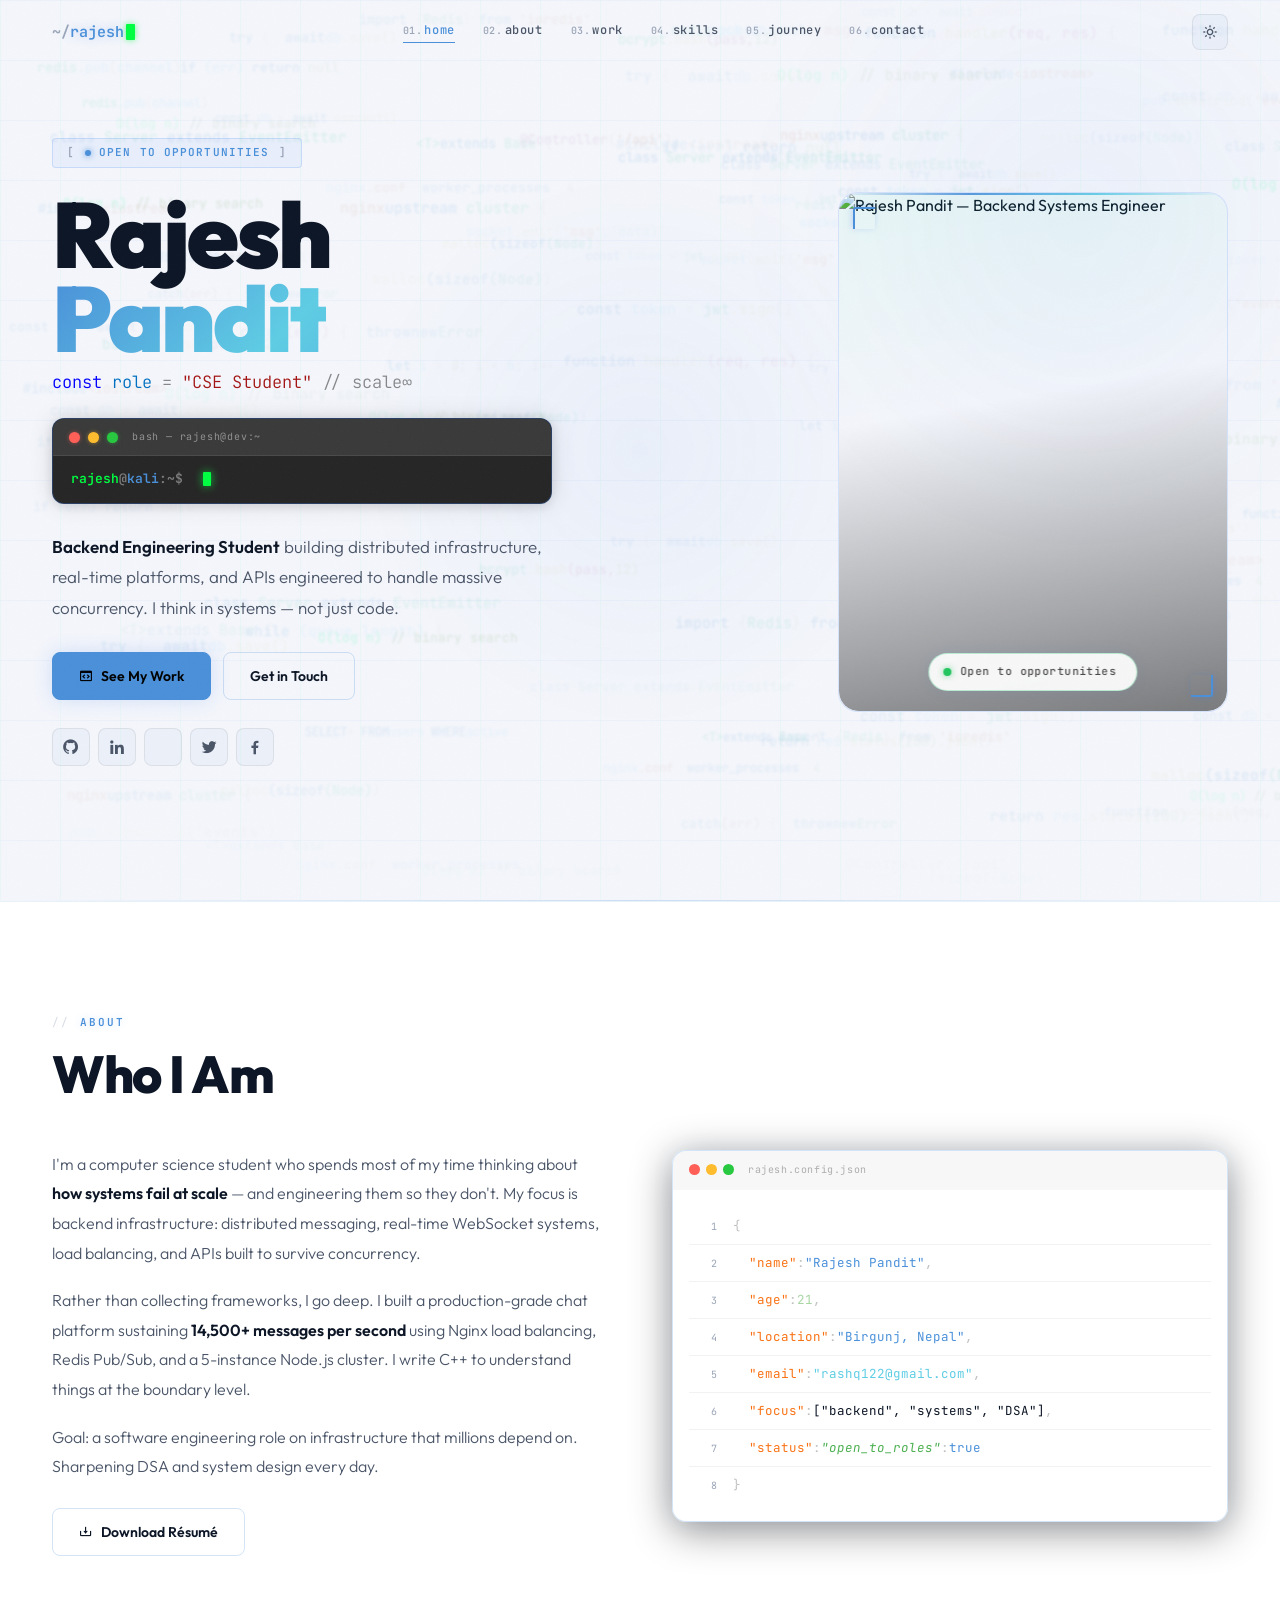
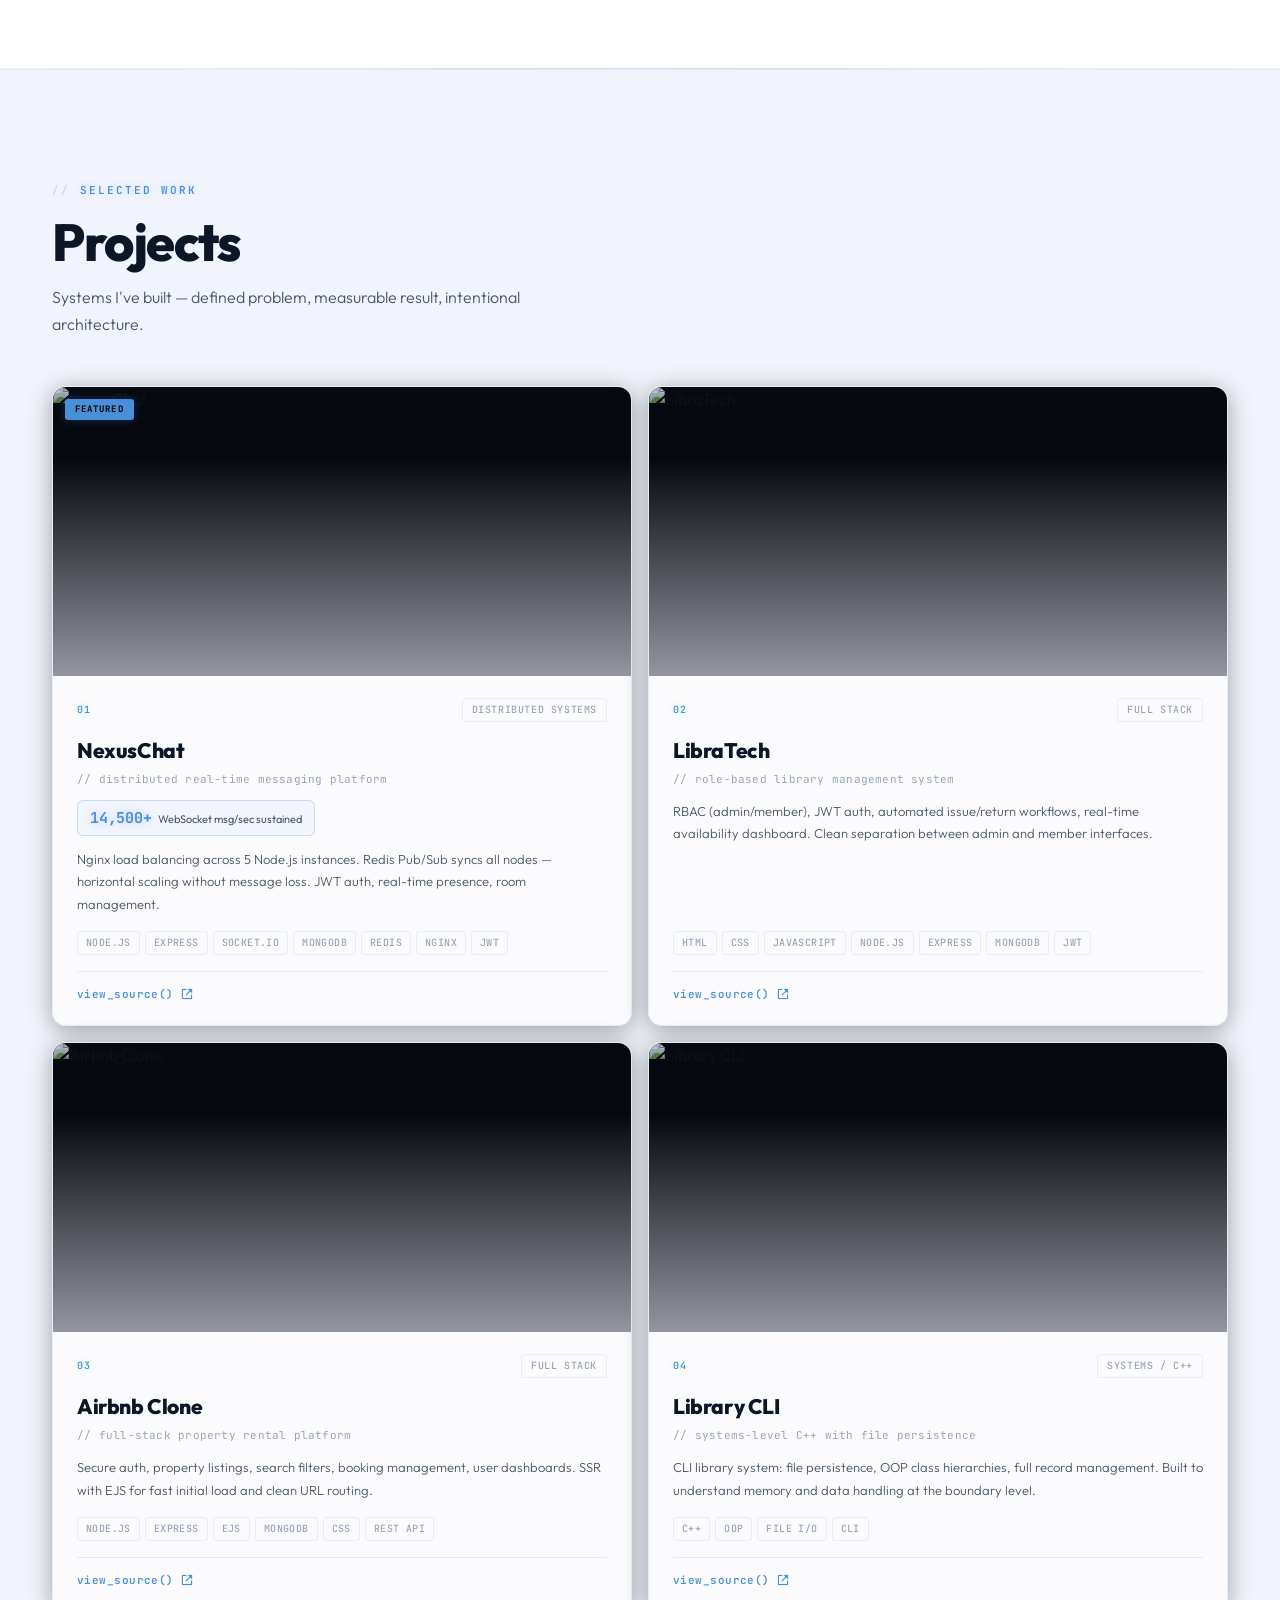
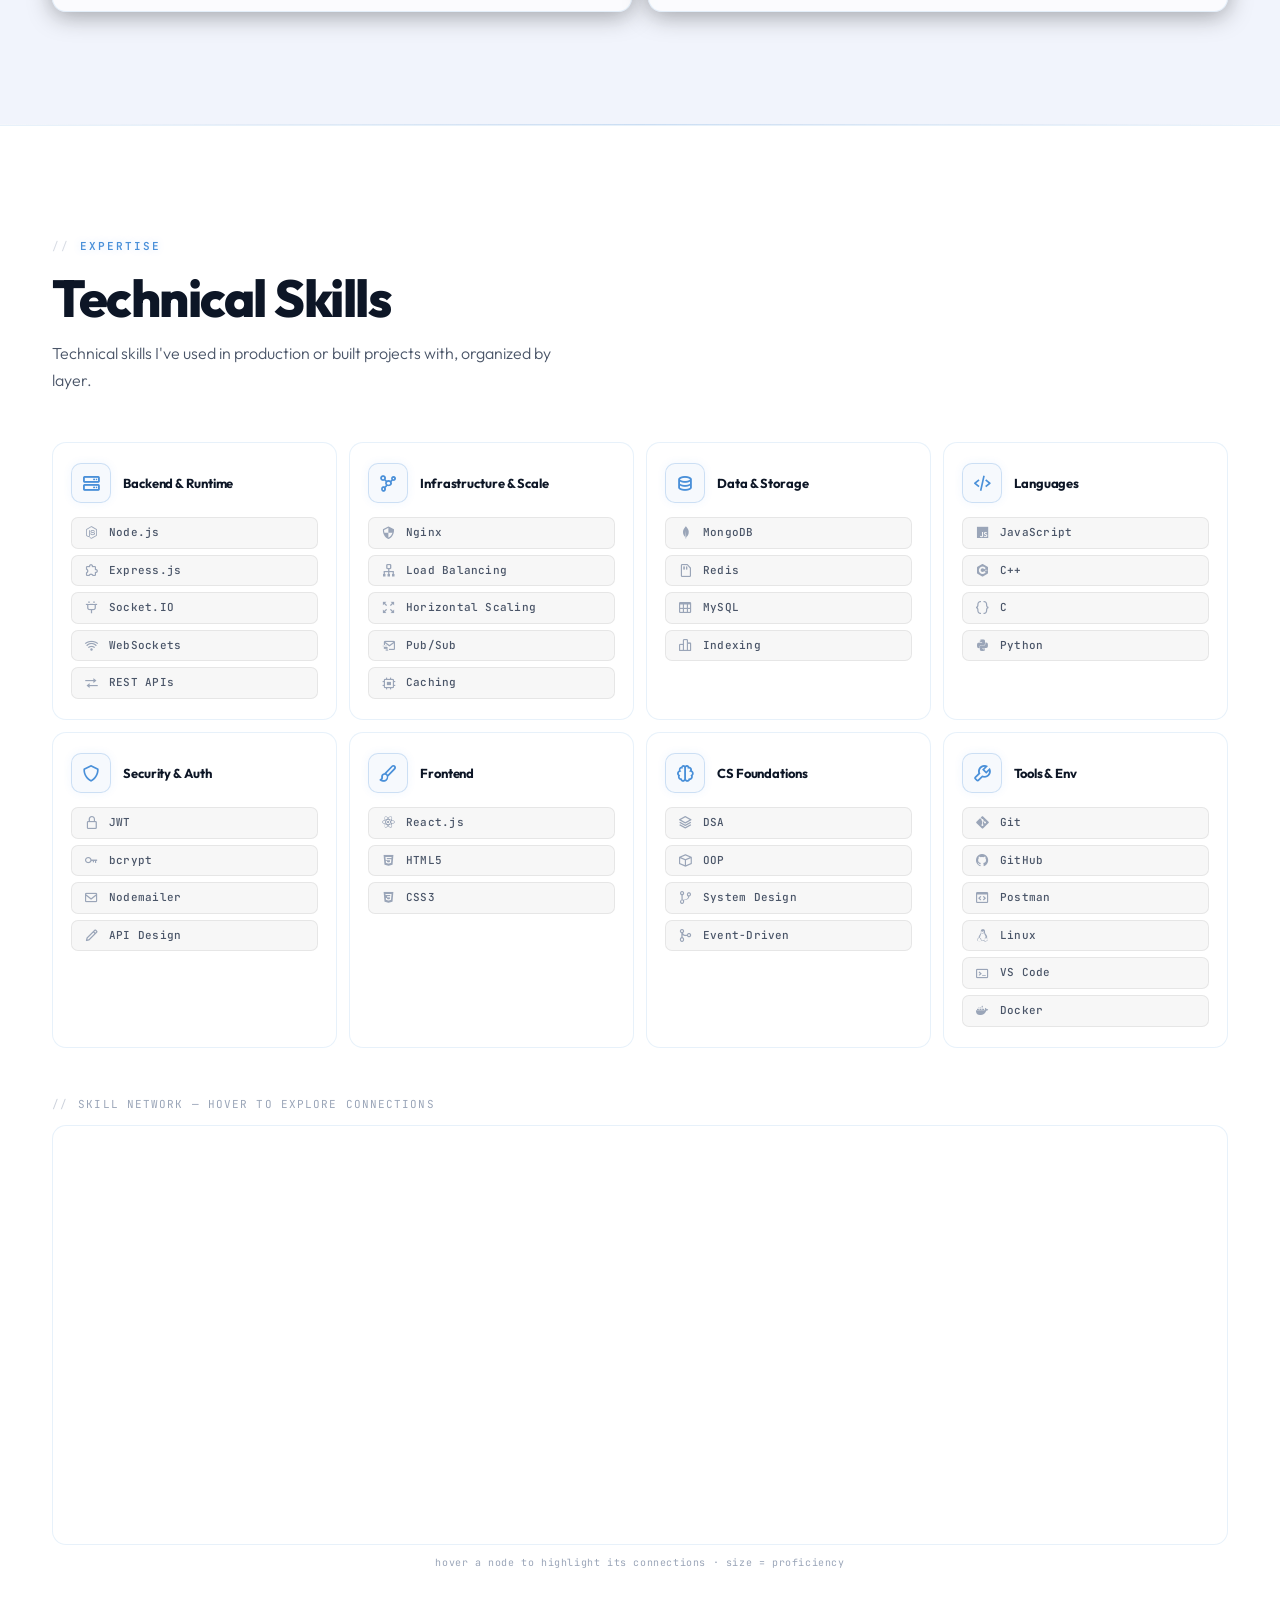
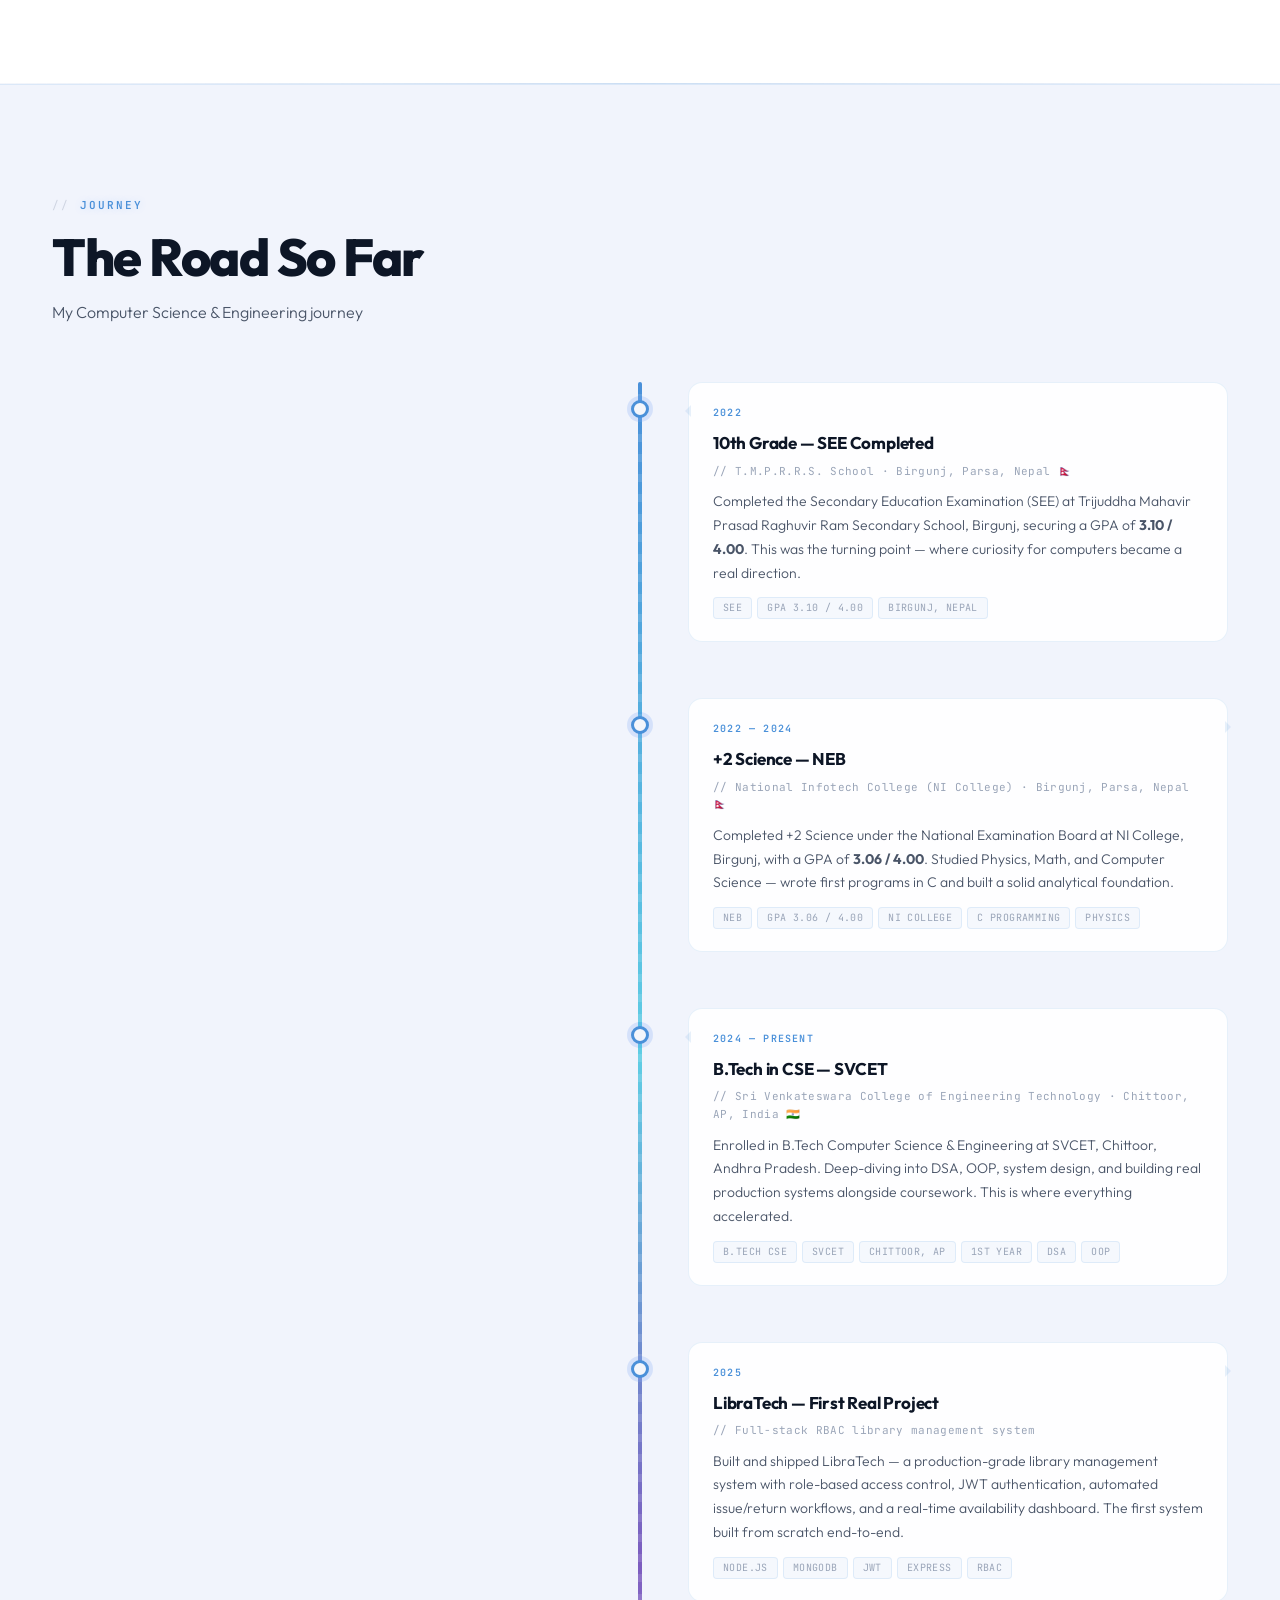
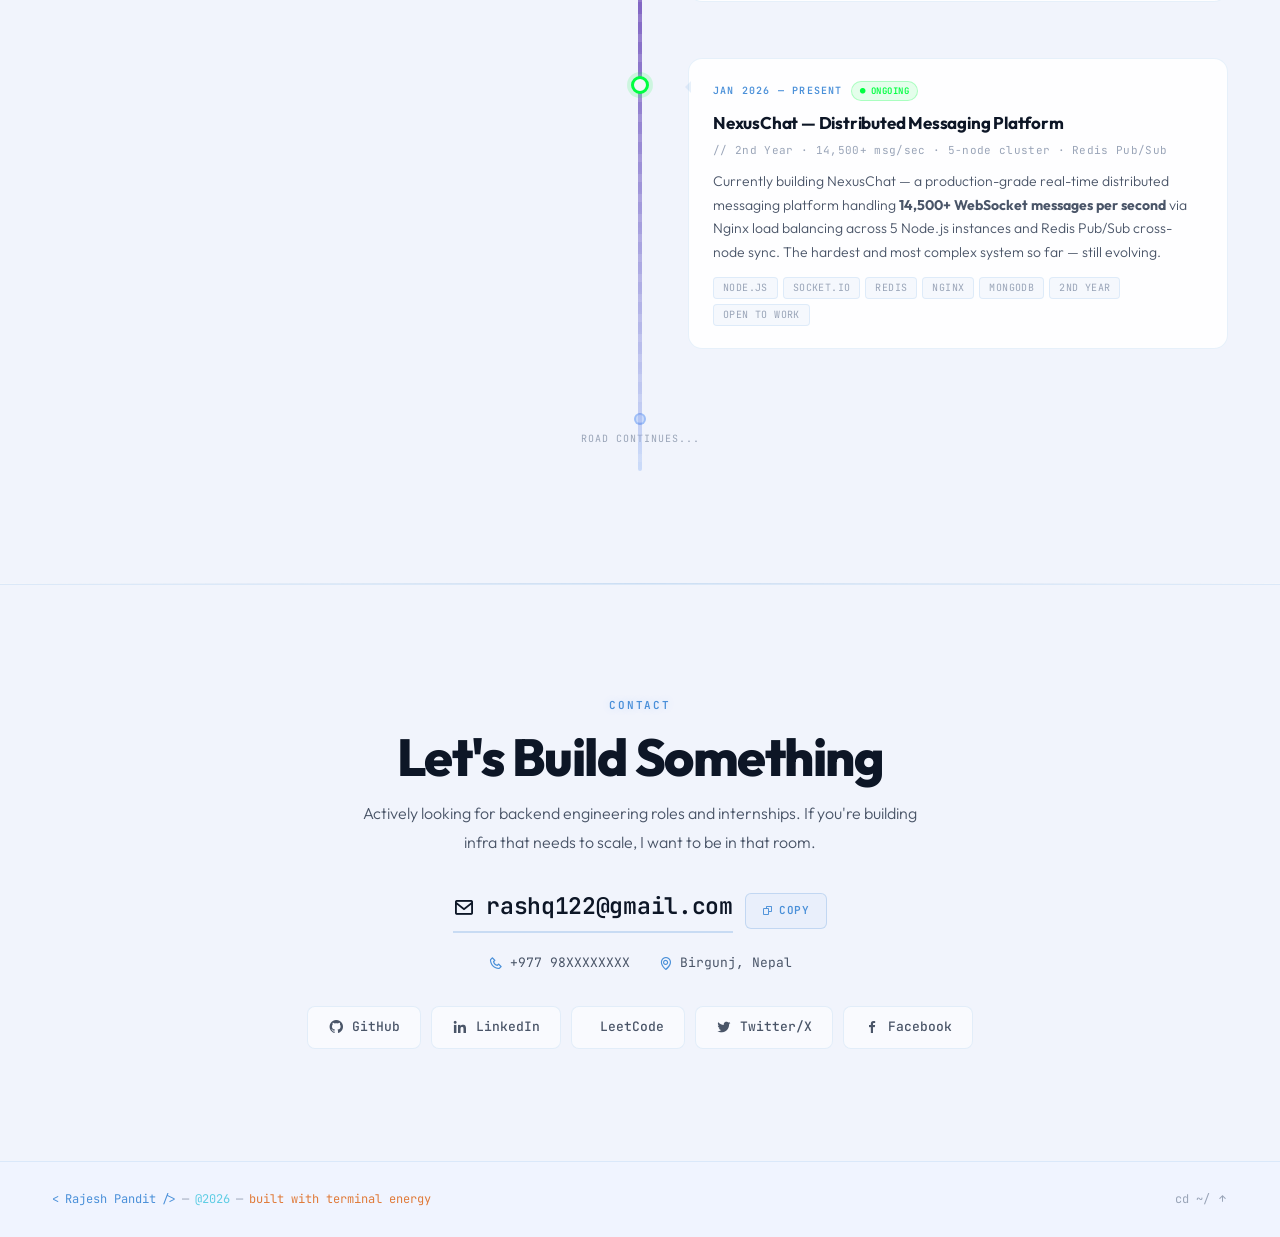
==== index.html @ 63047054 "Updated README" ====
<!DOCTYPE html>
<html lang="en" data-theme="dark">

<head>
  <meta charset="UTF-8">
  <meta name="viewport" content="width=device-width,initial-scale=1">
  <meta name="description"
    content=" ">
  <title>Rajesh Pandit // Backend Engineer</title>
  <link rel="shortcut icon" type="image/png" href="icon.png">
  <link rel="preconnect" href="https://fonts.googleapis.com">
  <link rel="preconnect" href="https://fonts.gstatic.com" crossorigin>
  <link
    href="https://fonts.googleapis.com/css2?family=JetBrains+Mono:ital,wght@0,300;0,400;0,500;0,600;0,700;1,400&family=Outfit:wght@300;400;500;600;700;800;900&display=swap"
    rel="stylesheet">
  <link rel="stylesheet" href="https://unpkg.com/boxicons@2.1.4/css/boxicons.min.css">
  <script src="https://kit.fontawesome.com/49e50f0631.js" crossorigin="anonymous"></script>
  <link rel="stylesheet" href="style.css">
</head>

<body>

  <canvas id="cv"></canvas>
  <div id="spotlight"></div>
  <div id="progress"></div>
  <button id="btt" aria-label="Back to top" onclick="window.scrollTo({top:0,behavior:'smooth'})">
    <i class="bx bx-up-arrow-alt"></i>
  </button>

  <!-- ═══ BOOT SCREEN ═══ -->
  <div id="boot">
    <div class="boot-logo">rajesh_pandit.dev</div>
    <div class="boot-bar-wrap">
      <div class="boot-bar" id="bbar"></div>
    </div>
    <div class="boot-text" id="btxt">Initializing...</div>
  </div>

  <!-- NAV -->
  <nav class="nav" id="nav">
    <div class="nav-inner">
      <a href="#home" class="logo">
        <span class="logo-ps">~/</span><span class="logo-nm">rajesh</span><span class="logo-sb"></span>
      </a>
      <div class="nav-links" id="nl">
        <a href="#home" class="act"><span class="nn">01.</span>home</a>
        <a href="#about"> <span class="nn">02.</span>about</a>
        <a href="#work"> <span class="nn">03.</span>work</a>
        <a href="#skills"> <span class="nn">04.</span>skills</a>
        <a href="#journey"> <span class="nn">05.</span>journey</a>
        <a href="#contact"> <span class="nn">06.</span>contact</a>
      </div>
      <div class="nav-r">
        <button class="ibtn" id="tgl" aria-label="Toggle theme">
          <i class="bx bx-sun i-sun"></i><i class="bx bx-moon i-moon"></i>
        </button>
        <button class="ibtn brgr" id="burg" aria-label="Menu" aria-expanded="false">
          <span></span><span></span><span></span>
        </button>
      </div>
    </div>
  </nav>

  <div class="mdrw" id="mdrw" aria-hidden="true">
    <div class="mscrim" id="mscrim"></div>
    <nav class="mpnl" id="mpnl">
      <a href="#home"> <span class="nn">01.</span>home</a>
      <a href="#about"> <span class="nn">02.</span>about</a>
      <a href="#work"> <span class="nn">03.</span>work</a>
      <a href="#skills"><span class="nn">04.</span>skills</a>
      <a href="#journey"><span class="nn">05.</span>journey</a>
      <a href="#contact"><span class="nn">06.</span>contact</a>
    </nav>
  </div>

  <main>

    <!-- HOME -->
    <section id="home">
      <div class="hero-grid">
        <div class="hl">
          <div class="h-badge"><span class="bdot"></span>open to opportunities</div>
          <h1 class="h-name">Rajesh<br><span class="h-name-g" data-text="Pandit">Pandit</span></h1>
          <div class="h-code">
            <span class="kw">const</span> <span class="ka"> role</span>
            <span class="ko"> = </span>
            <span class="ks">"CSE Student"</span>
            <span class="ko"> // scale&#x221E;</span>
          </div>
          <div class="h-term">
            <div class="t-bar">
              <div class="td td1"></div>
              <div class="td td2"></div>
              <div class="td td3"></div>
              <span class="t-ttl">bash &mdash; rajesh@dev:~</span>
            </div>
            <div class="t-body">
              <span class="t-ps"><span class="t-us">rajesh</span><span class="t-at">@</span><span
                  class="t-ht">kali</span><span class="t-at">:~$&nbsp;</span></span>
              <span class="t-tx" id="typed-el"></span><span class="t-cr"></span>
            </div>
          </div>
          <p class="h-desc"><strong>Backend Engineering Student</strong> building distributed infrastructure, real-time platforms,
            and APIs engineered to handle massive concurrency. I think in systems — not just code.</p>
          <div class="h-actions">
            <a href="#work" class="btn btn-a"><i class="bx bx-code-block"></i>See My Work</a>
            <a href="#contact" class="btn btn-b">Get in Touch</a>
          </div>
          <div class="h-soc">
            <a href="https://github.com/rashq-01" target="_blank" rel="noopener" aria-label="GitHub"><i
                class="bx bxl-github"></i></a>
            <a href="https://linkedin.com/in/rashq" target="_blank" rel="noopener" aria-label="LinkedIn"><i
                class="bx bxl-linkedin"></i></a>
            <a href="https://leetcode.com/u/rashq_01/" target="_blank" rel="noopener" aria-label="LeetCode"><i class="fa-brands fa-leetcode"></i></a>
            <a href="https://x.com/rashq_01" target="_blank" rel="noopener" aria-label="X"><i
                class="bx bxl-twitter"></i></a>
            <a href="https://facebook.com/rashq0" target="_blank" rel="noopener" aria-label="Facebook"><i
                class="bx bxl-facebook"></i></a>
          </div>
          <!-- <div class="h-stats">
            <div class="stat"><span class="stat-v" id="wsc">0</span><span class="stat-l">msg/sec peak</span></div>
            <div class="stat"><span class="stat-v">5x</span><span class="stat-l">Node cluster</span></div>
            <div class="stat"><span class="stat-v">4</span><span class="stat-l">Projects shipped</span></div>
            <div class="stat"><span class="stat-v">21</span><span class="stat-l">Years old</span></div>
          </div> -->
        </div>
        <!-- Photo -->
        <div class="ph-col">
          <div class="ph-sc">
            <div class="ph-card" id="pcard">
              <img src="pic.png" alt="Rajesh Pandit — Backend Systems Engineer">
              <div class="ph-ov"></div>
              <div class="ph-sh" id="psh"></div>
              <div class="ph-top"></div>
              <div class="ph-sc2"></div>
              <div class="ph-cn ph-tl"></div>
              <div class="ph-cn ph-br"></div>
              <div class="ph-bdg">
                <div class="ph-dot"></div>
                <span class="ph-txt">Open to opportunities</span>
              </div>
            </div>
          </div>
        </div>
      </div>
    </section>

    <div class="div"></div>

    <!-- ABOUT -->
    <section id="about">
      <div class="W">
        <div class="rv from-left">
          <span class="ey">About</span>
          <h2 class="st">Who I Am</h2>
        </div>
        <div class="ab-grid">
          <div class="ab-txt rv from-left" data-d="1">
            <p>I'm a computer science student who spends most of my time thinking about <strong>how systems fail at
                scale</strong> — and engineering them so they don't. My focus is backend infrastructure: distributed
              messaging, real-time WebSocket systems, load balancing, and APIs built to survive concurrency.</p>
            <p>Rather than collecting frameworks, I go deep. I built a production-grade chat platform sustaining
              <strong>14,500+ messages per second</strong> using Nginx load balancing, Redis Pub/Sub, and a 5-instance
              Node.js cluster. I write C++ to understand things at the boundary level.</p>
            <p>Goal: a software engineering role on infrastructure that millions depend on. Sharpening DSA and system
              design every day.</p>
            <a href="https://drive.google.com/drive/folders/13wYCy4dZ3_jTerUbkt_yKY6EyJcbz17C?usp=sharing"
              target="_blank" rel="noopener" class="btn btn-b" style="align-self:flex-start;margin-top:8px">
              <i class="bx bx-download"></i>Download R&eacute;sum&eacute;
            </a>
          </div>
          <div class="rv from-right" data-d="2">
            <div class="cp">
              <div class="cp-bar">
                <div class="cp-ds"><span class="cpd1"></span><span class="cpd2"></span><span class="cpd3"></span></div>
                <span class="cp-fn">rajesh.config.json</span>
              </div>
              <div class="cp-body">
                <div class="cp-ln"><span class="ln-n">1</span><span class="lp">{</span></div>
                <div class="cp-ln"><span class="ln-n">2</span>&nbsp;&nbsp;<span class="ls">"name"</span><span
                    class="lp">: </span><span class="la">"Rajesh Pandit"</span><span class="lp">,</span></div>
                <div class="cp-ln"><span class="ln-n">3</span>&nbsp;&nbsp;<span class="ls">"age"</span><span
                    class="lp">: </span><span class="lc">21</span><span class="lp">,</span></div>
                <div class="cp-ln"><span class="ln-n">4</span>&nbsp;&nbsp;<span class="ls">"location"</span><span
                    class="lp">: </span><span class="la">"Birgunj, Nepal"</span><span class="lp">,</span></div>
                <div class="cp-ln"><span class="ln-n">5</span>&nbsp;&nbsp;<span class="ls">"email"</span><span
                    class="lp">: </span><span class="lv"><a
                      href="mailto: rashq122@gmail.com?subject=Contact%20from%20Website&body=Hi%20Rajesh,%20I%20want%20to%20connect">"<span
                        class="__cf_email__"
                        >rashq122@gmail.com</span>"</a></span><span
                    class="lp">,</span></div>
                <div class="cp-ln"><span class="ln-n">6</span>&nbsp;&nbsp;<span class="ls">"focus"</span><span
                    class="lp">: </span><span class="lv">["backend", "systems", "DSA"]</span><span class="lp">,</span>
                </div>
                <div class="cp-ln"><span class="ln-n">7</span>&nbsp;&nbsp;<span class="ls">"status"</span><span
                    class="lp">: </span><span class="lg">"open_to_roles"</span><span class="lp">: </span><span
                    class="la">true</span></div>
                <div class="cp-ln"><span class="ln-n">8</span><span class="lp">}</span></div>
              </div>
            </div>
          </div>
        </div>
      </div>
    </section>

    <div class="div"></div>

    <!-- WORK -->
    <section id="work">
      <div class="W">
        <div class="rv">
          <span class="ey">Selected Work</span>
          <h2 class="st">Projects</h2>
          <p class="ss">Systems I've built — defined problem, measurable result, intentional architecture.</p>
        </div>
        <div class="pj-grid">
          <article class="pj rv" data-d="1">
            <div class="pj-img">
              <img src="NexusChat.jpeg" alt="NexusChat" loading="lazy">
              <div class="pj-imgov"></div><span class="pj-ft">Featured</span>
            </div>
            <div class="pj-body">
              <div class="pj-top"><span class="pj-n">01</span><span class="pj-c">Distributed Systems</span></div>
              <h3 class="pj-name">NexusChat</h3>
              <p class="pj-sub">// distributed real-time messaging platform</p>
              <div class="pj-metric"><span class="pm-v">14,500+</span><span class="pm-l">WebSocket msg/sec
                  sustained</span></div>
              <p class="pj-desc">Nginx load balancing across 5 Node.js instances. Redis Pub/Sub syncs all nodes —
                horizontal scaling without message loss. JWT auth, real-time presence, room management.</p>
              <div class="pj-stack">
                <span>Node.js</span><span>Express</span><span>Socket.IO</span><span>MongoDB</span><span>Redis</span><span>Nginx</span><span>JWT</span>
              </div>
              <div class="pj-foot"><a href="https://github.com/rashq-01/NexusChat.git" target="_blank" rel="noopener"
                  class="pj-lnk">view_source() <i class="bx bx-link-external"></i></a></div>
            </div>
          </article>
          <article class="pj rv" data-d="2">
            <div class="pj-img">
              <img src="libraTech.png" alt="LibraTech" loading="lazy">
              <div class="pj-imgov"></div>
            </div>
            <div class="pj-body">
              <div class="pj-top"><span class="pj-n">02</span><span class="pj-c">Full Stack</span></div>
              <h3 class="pj-name">LibraTech</h3>
              <p class="pj-sub">// role-based library management system</p>
              <p class="pj-desc">RBAC (admin/member), JWT auth, automated issue/return workflows, real-time availability
                dashboard. Clean separation between admin and member interfaces.</p>
              <div class="pj-stack">
                <span>HTML</span><span>CSS</span><span>JavaScript</span><span>Node.js</span><span>Express</span><span>MongoDB</span><span>JWT</span>
              </div>
              <div class="pj-foot"><a href="https://github.com/rashq-01/Library-Management-System.git" target="_blank"
                  rel="noopener" class="pj-lnk">view_source() <i class="bx bx-link-external"></i></a></div>
            </div>
          </article>
          <article class="pj rv" data-d="3">
            <div class="pj-img">
              <img src="airBNB.webp" alt="Airbnb Clone" loading="lazy">
              <div class="pj-imgov"></div>
            </div>
            <div class="pj-body">
              <div class="pj-top"><span class="pj-n">03</span><span class="pj-c">Full Stack</span></div>
              <h3 class="pj-name">Airbnb Clone</h3>
              <p class="pj-sub">// full-stack property rental platform</p>
              <p class="pj-desc">Secure auth, property listings, search filters, booking management, user dashboards.
                SSR with EJS for fast initial load and clean URL routing.</p>
              <div class="pj-stack">
                <span>Node.js</span><span>Express</span><span>EJS</span><span>MongoDB</span><span>CSS</span><span>REST
                  API</span></div>
              <div class="pj-foot"><a href="https://github.com/rashq-01/Air_BNB_Clone.git" target="_blank"
                  rel="noopener" class="pj-lnk">view_source() <i class="bx bx-link-external"></i></a></div>
            </div>
          </article>
          <article class="pj rv" data-d="4">
            <div class="pj-img">
              <img
                src="https://5.imimg.com/data5/SELLER/Default/2024/4/412012786/UZ/RT/CT/37169537/library-management-system-1000x1000.png"
                alt="Library CLI" loading="lazy">
              <div class="pj-imgov"></div>
            </div>
            <div class="pj-body">
              <div class="pj-top"><span class="pj-n">04</span><span class="pj-c">Systems / C++</span></div>
              <h3 class="pj-name">Library CLI</h3>
              <p class="pj-sub">// systems-level C++ with file persistence</p>
              <p class="pj-desc">CLI library system: file persistence, OOP class hierarchies, full record management.
                Built to understand memory and data handling at the boundary level.</p>
              <div class="pj-stack"><span>C++</span><span>OOP</span><span>File I/O</span><span>CLI</span></div>
              <div class="pj-foot"><a
                  href="https://github.com/rashq-01/currentProject/tree/80ffbad4bf76bef0c992a70555a10b2131bf1450/2_Library_Management"
                  target="_blank" rel="noopener" class="pj-lnk">view_source() <i class="bx bx-link-external"></i></a>
              </div>
            </div>
          </article>
        </div>
      </div>
    </section>

    <div class="div"></div>

    <!-- SKILLS -->
    <section id="skills">
      <div class="W">
        <div class="rv">
          <span class="ey">Expertise</span>
          <h2 class="st">Technical Skills</h2>
          <p class="ss">Technical skills I've used in production or built projects with, organized by layer.</p>
        </div>
        <div class="sk-grid">
          <div class="sk rv" data-d="1">
            <div class="sk-hd">
              <div class="sk-ico"><i class="bx bx-server"></i></div><span class="sk-nm">Backend &amp; Runtime</span>
            </div>
            <div class="sk-items">
              <div class="sk-it"><i class="bx bxl-nodejs sk-ii"></i><span class="sk-in">Node.js</span></div>
              <div class="sk-it"><i class="bx bx-extension sk-ii"></i><span class="sk-in">Express.js</span></div>
              <div class="sk-it"><i class="bx bx-plug sk-ii"></i><span class="sk-in">Socket.IO</span></div>
              <div class="sk-it"><i class="bx bx-wifi sk-ii"></i><span class="sk-in">WebSockets</span></div>
              <div class="sk-it"><i class="bx bx-transfer sk-ii"></i><span class="sk-in">REST APIs</span></div>
            </div>
          </div>
          <div class="sk rv" data-d="2">
            <div class="sk-hd">
              <div class="sk-ico"><i class="bx bx-network-chart"></i></div><span class="sk-nm">Infrastructure &amp;
                Scale</span>
            </div>
            <div class="sk-items">
              <div class="sk-it"><i class="bx bx-shield-quarter sk-ii"></i><span class="sk-in">Nginx</span></div>
              <div class="sk-it"><i class="bx bx-sitemap sk-ii"></i><span class="sk-in">Load Balancing</span></div>
              <div class="sk-it"><i class="bx bx-expand sk-ii"></i><span class="sk-in">Horizontal Scaling</span></div>
              <div class="sk-it"><i class="bx bx-mail-send sk-ii"></i><span class="sk-in">Pub/Sub</span></div>
              <div class="sk-it"><i class="bx bx-chip sk-ii"></i><span class="sk-in">Caching</span></div>
            </div>
          </div>
          <div class="sk rv" data-d="3">
            <div class="sk-hd">
              <div class="sk-ico"><i class="bx bx-data"></i></div><span class="sk-nm">Data &amp; Storage</span>
            </div>
            <div class="sk-items">
              <div class="sk-it"><i class="bx bxl-mongodb sk-ii"></i><span class="sk-in">MongoDB</span></div>
              <div class="sk-it"><i class="bx bx-memory-card sk-ii"></i><span class="sk-in">Redis</span></div>
              <div class="sk-it"><i class="bx bx-table sk-ii"></i><span class="sk-in">MySQL</span></div>
              <div class="sk-it"><i class="bx bx-bar-chart-alt-2 sk-ii"></i><span class="sk-in">Indexing</span></div>
            </div>
          </div>
          <div class="sk rv" data-d="4">
            <div class="sk-hd">
              <div class="sk-ico"><i class="bx bx-code-alt"></i></div><span class="sk-nm">Languages</span>
            </div>
            <div class="sk-items">
              <div class="sk-it"><i class="bx bxl-javascript sk-ii"></i><span class="sk-in">JavaScript</span></div>
              <div class="sk-it"><i class="bx bxl-c-plus-plus sk-ii"></i><span class="sk-in">C++</span></div>
              <div class="sk-it"><i class="bx bx-code-curly sk-ii"></i><span class="sk-in">C</span></div>
              <div class="sk-it"><i class="bx bxl-python sk-ii"></i><span class="sk-in">Python</span></div>
            </div>
          </div>
          <div class="sk rv" data-d="1">
            <div class="sk-hd">
              <div class="sk-ico"><i class="bx bx-shield"></i></div><span class="sk-nm">Security &amp; Auth</span>
            </div>
            <div class="sk-items">
              <div class="sk-it"><i class="bx bx-lock-alt sk-ii"></i><span class="sk-in">JWT</span></div>
              <div class="sk-it"><i class="bx bx-key sk-ii"></i><span class="sk-in">bcrypt</span></div>
              <div class="sk-it"><i class="bx bx-envelope sk-ii"></i><span class="sk-in">Nodemailer</span></div>
              <div class="sk-it"><i class="bx bx-pencil sk-ii"></i><span class="sk-in">API Design</span></div>
            </div>
          </div>
          <div class="sk rv" data-d="2">
            <div class="sk-hd">
              <div class="sk-ico"><i class="bx bx-paint"></i></div><span class="sk-nm">Frontend</span>
            </div>
            <div class="sk-items">
              <div class="sk-it"><i class="bx bxl-react sk-ii"></i><span class="sk-in">React.js</span></div>
              <div class="sk-it"><i class="bx bxl-html5 sk-ii"></i><span class="sk-in">HTML5</span></div>
              <div class="sk-it"><i class="bx bxl-css3 sk-ii"></i><span class="sk-in">CSS3</span></div>
            </div>
          </div>
          <div class="sk rv" data-d="3">
            <div class="sk-hd">
              <div class="sk-ico"><i class="bx bx-brain"></i></div><span class="sk-nm">CS Foundations</span>
            </div>
            <div class="sk-items">
              <div class="sk-it"><i class="bx bx-layer sk-ii"></i><span class="sk-in">DSA</span></div>
              <div class="sk-it"><i class="bx bx-cube sk-ii"></i><span class="sk-in">OOP</span></div>
              <div class="sk-it"><i class="bx bx-git-branch sk-ii"></i><span class="sk-in">System Design</span></div>
              <div class="sk-it"><i class="bx bx-git-merge sk-ii"></i><span class="sk-in">Event-Driven</span></div>
            </div>
          </div>
          <div class="sk rv" data-d="4">
            <div class="sk-hd">
              <div class="sk-ico"><i class="bx bx-wrench"></i></div><span class="sk-nm">Tools &amp; Env</span>
            </div>
            <div class="sk-items">
              <div class="sk-it"><i class="bx bxl-git sk-ii"></i><span class="sk-in">Git</span></div>
              <div class="sk-it"><i class="bx bxl-github sk-ii"></i><span class="sk-in">GitHub</span></div>
              <div class="sk-it"><i class="bx bx-code-block sk-ii"></i><span class="sk-in">Postman</span></div>
              <div class="sk-it"><i class="bx bxl-tux sk-ii"></i><span class="sk-in">Linux</span></div>
              <div class="sk-it"><i class="bx bx-terminal sk-ii"></i><span class="sk-in">VS Code</span></div>
              <div class="sk-it"><i class="bx bxl-docker sk-ii"></i><span class="sk-in">Docker</span></div>
            </div>
          </div>
        </div>

        <!-- SKILL NETWORK GRAPH -->
        <div class="sk-graph-wrap rv">
          <div class="sk-graph-label">Skill Network — hover to explore connections</div>
          <canvas id="sk-graph-cv"></canvas>
          <p class="sk-graph-hint">hover a node to highlight its connections · size = proficiency</p>
        </div>

      </div>
    </section>

    <div class="div"></div>

    <!-- JOURNEY -->
    <section id="journey">
      <div class="W">
        <div class="rv">
          <span class="ey">Journey</span>
          <h2 class="st">The Road So Far</h2>
          <p class="ss">My Computer Science & Engineering journey</p>
        </div>

        <div class="journey-wrap">
          <div class="journey-road"></div>

          <!-- 1. SEE — 2022 -->
          <div class="jn-item rv">
            <div class="jn-card">
              <div class="jn-year">2022</div>
              <div class="jn-title">10th Grade — SEE Completed</div>
              <div class="jn-sub">// T.M.P.R.R.S. School · Birgunj, Parsa, Nepal 🇳🇵</div>
              <p class="jn-desc">Completed the Secondary Education Examination (SEE) at Trijuddha Mahavir Prasad Raghuvir Ram Secondary School, Birgunj, securing a GPA of <strong>3.10 / 4.00</strong>. This was the turning point — where curiosity for computers became a real direction.</p>
              <div class="jn-tags">
                <span class="jn-tag">SEE</span>
                <span class="jn-tag">GPA 3.10 / 4.00</span>
                <span class="jn-tag">Birgunj, Nepal</span>
              </div>
            </div>
            <div class="jn-dot"></div>
            <div class="jn-spacer"></div>
          </div>

          <!-- 2. +2 Science NEB — 2022–2024 -->
          <div class="jn-item rv">
            <div class="jn-spacer"></div>
            <div class="jn-dot"></div>
            <div class="jn-card">
              <div class="jn-year">2022 — 2024</div>
              <div class="jn-title">+2 Science — NEB</div>
              <div class="jn-sub">// National Infotech College (NI College) · Birgunj, Parsa, Nepal 🇳🇵</div>
              <p class="jn-desc">Completed +2 Science under the National Examination Board at NI College, Birgunj, with a GPA of <strong>3.06 / 4.00</strong>. Studied Physics, Math, and Computer Science — wrote first programs in C and built a solid analytical foundation.</p>
              <div class="jn-tags">
                <span class="jn-tag">NEB</span>
                <span class="jn-tag">GPA 3.06 / 4.00</span>
                <span class="jn-tag">NI College</span>
                <span class="jn-tag">C Programming</span>
                <span class="jn-tag">Physics</span>
              </div>
            </div>
          </div>

          <!-- 3. B.Tech CSE SVCET — 2024 -->
          <div class="jn-item rv">
            <div class="jn-card">
              <div class="jn-year">2024 — Present</div>
              <div class="jn-title">B.Tech in CSE — SVCET</div>
              <div class="jn-sub">// Sri Venkateswara College of Engineering Technology · Chittoor, AP, India 🇮🇳</div>
              <p class="jn-desc">Enrolled in B.Tech Computer Science & Engineering at SVCET, Chittoor, Andhra Pradesh. Deep-diving into DSA, OOP, system design, and building real production systems alongside coursework. This is where everything accelerated.</p>
              <div class="jn-tags">
                <span class="jn-tag">B.Tech CSE</span>
                <span class="jn-tag">SVCET</span>
                <span class="jn-tag">Chittoor, AP</span>
                <span class="jn-tag">1st Year</span>
                <span class="jn-tag">DSA</span>
                <span class="jn-tag">OOP</span>
              </div>
            </div>
            <div class="jn-dot"></div>
            <div class="jn-spacer"></div>
          </div>

          <!-- 4. LibraTech — 2025 -->
          <div class="jn-item rv">
            <div class="jn-spacer"></div>
            <div class="jn-dot"></div>
            <div class="jn-card">
              <div class="jn-year">2025</div>
              <div class="jn-title">LibraTech — First Real Project</div>
              <div class="jn-sub">// Full-stack RBAC library management system</div>
              <p class="jn-desc">Built and shipped LibraTech — a production-grade library management system with role-based access control, JWT authentication, automated issue/return workflows, and a real-time availability dashboard. The first system built from scratch end-to-end.</p>
              <div class="jn-tags">
                <span class="jn-tag">Node.js</span>
                <span class="jn-tag">MongoDB</span>
                <span class="jn-tag">JWT</span>
                <span class="jn-tag">Express</span>
                <span class="jn-tag">RBAC</span>
              </div>
            </div>
          </div>

          <!-- 5. NexusChat — Jan 2026, ongoing -->
          <div class="jn-item rv">
            <div class="jn-card">
              <div class="jn-year">
                Jan 2026 — Present
                <span class="jn-badge">● ONGOING</span>
              </div>
              <div class="jn-title">NexusChat — Distributed Messaging Platform</div>
              <div class="jn-sub">// 2nd Year · 14,500+ msg/sec · 5-node cluster · Redis Pub/Sub</div>
              <p class="jn-desc">Currently building NexusChat — a production-grade real-time distributed messaging platform handling <strong>14,500+ WebSocket messages per second</strong> via Nginx load balancing across 5 Node.js instances and Redis Pub/Sub cross-node sync. The hardest and most complex system so far — still evolving.</p>
              <div class="jn-tags">
                <span class="jn-tag">Node.js</span>
                <span class="jn-tag">Socket.IO</span>
                <span class="jn-tag">Redis</span>
                <span class="jn-tag">Nginx</span>
                <span class="jn-tag">MongoDB</span>
                <span class="jn-tag">2nd Year</span>
                <span class="jn-tag">Open to Work</span>
              </div>
            </div>
            <div class="jn-dot ongoing"></div>
            <div class="jn-spacer"></div>
          </div>

          <div class="journey-end">
            <div class="je-dot"></div>
            <div class="je-label">road continues...</div>
          </div>
        </div>
      </div>
    </section>

    <div class="div"></div>
    <section id="contact">
      <div class="W">
        <div class="ct-inner rv">
          <span class="ey">Contact</span>
          <h2 class="st">Let's Build Something</h2>
          <p class="ct-desc">Actively looking for backend engineering roles and internships. If you're building infra
            that needs to scale, I want to be in that room.</p>
          <div class="ct-email-row">
            <a href="mailto: rashq122@gmail.com?subject=Contact%20from%20Website&body=Hi%20Rajesh,%20I%20want%20to%20connect" class="ct-email"><i
                class="bx bx-envelope"></i><span class="__cf_email__"
                >rashq122@gmail.com</span></a>
            <button class="copy-btn" id="copy-btn" onclick="copyEmail()">
              <i class="bx bx-copy" id="copy-icon"></i><span id="copy-txt">Copy</span>
            </button>
          </div>
          <div class="ct-meta">
            <span class="ct-mi"><i class="bx bx-phone"></i>+977 98XXXXXXXX</span>
            <span class="ct-mi"><i class="bx bx-map"></i>Birgunj, Nepal</span>
          </div>
          <div class="ct-soc">
            <a href="https://github.com/rashq-01" target="_blank" rel="noopener" class="soc"><i
                class="bx bxl-github"></i>GitHub</a>
            <a href="https://linkedin.com/in/rashq" target="_blank" rel="noopener" class="soc"><i
                class="bx bxl-linkedin"></i>LinkedIn</a>
            <a href="https://leetcode.com/u/rashq_01/" target="_blank" rel="noopener" class="soc"><i class="fa-brands fa-leetcode"></i>LeetCode</a>
            <a href="https://x.com/rashq_01" target="_blank" rel="noopener" class="soc"><i
                class="bx bxl-twitter"></i>Twitter/X</a>
            <a href="https://facebook.com/rashq0" target="_blank" rel="noopener" class="soc"><i
                class="bx bxl-facebook"></i>Facebook</a>
          </div>
        </div>
      </div>
    </section>

  </main>

  <footer>
  <div class="ft">
    <span class="ft-l">
      <span class="ft-a">&lt;</span><span class="ft-a">Rajesh Pandit</span><span class="ft-a">/&gt;</span>
      <span style="color:var(--tx3)"> &mdash; </span>
      <span class="fb">&#64;2026</span>
      <span style="color:var(--tx3)"> &mdash; </span>
      <span class="fc">built with terminal energy</span>
    </span>
    <span class="ft-r" onclick="window.scrollTo({top:0,behavior:'smooth'})">
      cd ~/<i class="bx bx-up-arrow-alt"></i>
    </span>
  </div>
</footer>

  <script data-cfasync="false" src="/cdn-cgi/scripts/5c5dd728/cloudflare-static/email-decode.min.js"></script>
  <script src="https://cdn.jsdelivr.net/npm/typed.js@2.0.12"></script>
  <script src="script.js"></script>
</body>

</html>
---- style.css ----
:root {
  --m: "JetBrains Mono", monospace;
  --s: "Outfit", sans-serif;
  /* Balanced palette — Kali-inspired but not overwhelming */
  --blue:   #4a90d9;       /* softer Kali blue */
  --green:  #00ff41;       /* Kali terminal green — used for cursor */
  --cyan:   #5fcde4;       /* muted cyan */
  --purple: #7c5cbf;       /* subdued purple */
  --orange: #e07b3a;       /* warm orange */
  --red:    #e05555;
  --yellow: #d4b84a;
  --ease: cubic-bezier(0.16, 1, 0.3, 1);
  --nav: 64px;
  --max: 1280px;
  /* aliases */
  --a:  var(--blue);
  --a2: var(--cyan);
  --a3: var(--purple);
  --a4: var(--orange);
  --a5: var(--green);
}

/* === DARK — dark charcoal + soft blue accents === */
[data-theme="dark"] {
  --bg:  #0e1117;                       /* dark but not pure black */
  --bg1: rgba(16, 20, 30, 0.86);
  --bg2: rgba(12, 16, 24, 0.88);
  --bg3: rgba(20, 26, 38, 0.9);
  --bgc: #0e1117;
  --bdr:  rgba(74, 144, 217, 0.12);
  --bdr2: rgba(74, 144, 217, 0.22);
  --bdr3: rgba(255, 255, 255, 0.06);
  --tx:  #d8e0ec;                       /* slightly warm white */
  --tx2: #637085;
  --tx3: #343d50;
  --at:  rgba(74, 144, 217, 0.06);
  --at2: rgba(74, 144, 217, 0.13);
  --accent: var(--blue);
}

/* === LIGHT — clean, readable === */
[data-theme="light"] {
  --bg:  #f4f6fb;
  --bg1: rgba(255, 255, 255, 0.92);
  --bg2: rgba(240, 244, 252, 0.93);
  --bg3: rgba(228, 234, 248, 0.95);
  --bgc: #f4f6fb;
  --bdr:  rgba(74, 144, 217, 0.13);
  --bdr2: rgba(74, 144, 217, 0.24);
  --bdr3: rgba(0, 0, 0, 0.07);
  --tx:  #0d1626;
  --tx2: #4a5568;
  --tx3: #9aa5b8;
  --at:  rgba(74, 144, 217, 0.05);
  --at2: rgba(74, 144, 217, 0.1);
  --accent: var(--blue);
}

/* ═══ RESET ═══ */
*,
*::before,
*::after {
  box-sizing: border-box;
  margin: 0;
  padding: 0;
}
html {
  font-size: 16px;
  scroll-behavior: smooth;
  -webkit-text-size-adjust: 100%;
}
body {
  font-family: var(--s);
  background: var(--bg);
  color: var(--tx);
  overflow-x: hidden;
  -webkit-font-smoothing: antialiased;
  line-height: 1.6;
  transition:
    background 0.4s,
    color 0.4s;
}
img {
  display: block;
  max-width: 100%;
}
a {
  color: inherit;
  text-decoration: none;
}
ul {
  list-style: none;
}
button {
  font: inherit;
  border: none;
  background: none;
  cursor: pointer;
}
::selection {
  background: var(--a);
  color: #000;
}

/* ═══ NOISE TEXTURE ═══ */
body::after {
  content: "";
  position: fixed;
  inset: 0;
  z-index: 9998;
  pointer-events: none;
  opacity: 0.022;
  background-image: url("data:image/svg+xml,%3Csvg viewBox='0 0 256 256' xmlns='http://www.w3.org/2000/svg'%3E%3Cfilter id='n'%3E%3CfeTurbulence type='fractalNoise' baseFrequency='0.9' numOctaves='4' stitchTiles='stitch'/%3E%3C/filter%3E%3Crect width='100%25' height='100%25' filter='url(%23n)'/%3E%3C/svg%3E");
  background-size: 200px 200px;
}

/* ═══ CANVAS ═══ */
#cv {
  position: fixed;
  inset: 0;
  z-index: 0;
  pointer-events: none;
}
#spotlight {
  position: fixed;
  inset: 0;
  z-index: 0;
  pointer-events: none;
}
.nav,
main,
footer,
#boot,
#progress,
#btt {
  position: relative;
  z-index: 1;
}
#boot {
  z-index: 9999;
}
#progress {
  z-index: 900;
}
#btt {
  z-index: 800;
}

/* ═══ SPOTLIGHT CURSOR GLOW ═══ */
#spotlight {
  background: radial-gradient(
    circle 400px at var(--sx, 50%) var(--sy, 50%),
    rgba(54,123,240,0.04) 0%,
    transparent 70%
  );
}
[data-theme="light"] #spotlight {
  background: radial-gradient(
    circle 400px at var(--sx, 50%) var(--sy, 50%),
    rgba(54,123,240,0.05) 0%,
    transparent 70%
  );
}

/* ═══ LAYOUT ═══ */
.W {
  width: 100%;
  max-width: var(--max);
  margin: 0 auto;
  padding: 0 52px;
}
section {
  padding: 112px 0;
  backdrop-filter: blur(1px);
}

/* ═══ BOOT SCREEN ═══ */
#boot {
  position: fixed;
  inset: 0;
  background: #000;
  display: flex;
  align-items: center;
  justify-content: center;
  flex-direction: column;
  gap: 24px;
  z-index: 9999;
  transition:
    opacity 0.6s ease,
    visibility 0.6s ease;
}
#boot.done {
  opacity: 0;
  visibility: hidden;
  pointer-events: none;
}
.boot-logo {
  font-family: var(--m);
  font-size: clamp(28px, 5vw, 48px);
  font-weight: 700;
  color: var(--a);
  letter-spacing: -0.02em;
  text-shadow: 0 0 40px rgba(54,123,240,0.5);
}
.boot-bar-wrap {
  width: min(320px, 80vw);
  height: 2px;
  background: rgba(54,123,240,0.15);
  border-radius: 2px;
  overflow: hidden;
}
.boot-bar {
  height: 100%;
  width: 0%;
  background: linear-gradient(90deg, var(--a), var(--a2));
  border-radius: 2px;
  box-shadow: 0 0 12px rgba(54,123,240,0.5);
  transition: width 0.05s linear;
}
.boot-text {
  font-family: var(--m);
  font-size: 12px;
  color: rgba(0, 255, 136, 0.6);
  letter-spacing: 0.1em;
  min-height: 18px;
}

/* ═══ PROGRESS BAR ═══ */
#progress {
  position: fixed;
  top: 0;
  left: 0;
  height: 2px;
  z-index: 900;
  background: linear-gradient(90deg, var(--a), var(--a2));
  width: 0%;
  box-shadow: 0 0 10px rgba(54,123,240,0.5);
  transition: width 0.1s ease;
  pointer-events: none;
}

/* ═══ BACK TO TOP ═══ */
#btt {
  position: fixed;
  bottom: 32px;
  right: 32px;
  width: 44px;
  height: 44px;
  border-radius: 10px;
  border: 1px solid var(--bdr2);
  background: var(--bg1);
  color: var(--a);
  display: flex;
  align-items: center;
  justify-content: center;
  font-size: 20px;
  cursor: pointer;
  opacity: 0;
  transform: translateY(16px);
  transition: all 0.3s var(--ease);
  backdrop-filter: blur(16px);
  box-shadow: 0 4px 24px rgba(0, 0, 0, 0.4);
}
#btt.show {
  opacity: 1;
  transform: translateY(0);
}
#btt:hover {
  background: var(--a);
  color: #000;
  box-shadow: 0 0 16px rgba(54,123,240,0.4);
}

/* ═══ REVEAL ═══ */
.rv {
  opacity: 0;
  transform: translateY(24px);
  transition:
    opacity 0.75s var(--ease),
    transform 0.75s var(--ease);
}
.rv.on {
  opacity: 1;
  transform: none;
}
.rv.from-left {
  transform: translateX(-32px);
}
.rv.from-right {
  transform: translateX(32px);
}
.rv.on.from-left,
.rv.on.from-right {
  transform: none;
}
.rv[data-d="1"] {
  transition-delay: 0.07s;
}
.rv[data-d="2"] {
  transition-delay: 0.14s;
}
.rv[data-d="3"] {
  transition-delay: 0.21s;
}
.rv[data-d="4"] {
  transition-delay: 0.28s;
}

/* ═══ NAV ═══ */
.nav {
  position: fixed;
  inset: 0 0 auto;
  z-index: 800;
  height: var(--nav);
  display: flex;
  align-items: center;
  transition:
    background 0.4s,
    border-color 0.4s;
}
.nav.sticky {
  background: rgba(10, 15, 26, 0.94);
  backdrop-filter: blur(24px) saturate(200%);
  border-bottom: 1px solid var(--bdr);
}
[data-theme="light"] .nav.sticky {
  background: rgba(240, 244, 255, 0.94);
}
.nav-inner {
  width: 100%;
  max-width: var(--max);
  margin: 0 auto;
  padding: 0 52px;
  display: flex;
  align-items: center;
  justify-content: space-between;
}
.logo {
  font-family: var(--m);
  font-size: 15px;
  font-weight: 600;
  color: var(--tx);
  display: flex;
  align-items: center;
}
.logo-ps {
  color: var(--tx3);
}
.logo-nm {
  color: var(--a);
  text-shadow: 0 0 12px rgba(54,123,240,0.3);
}
.logo-sb {
  display: inline-block;
  width: 9px;
  height: 16px;
  background: var(--green);
  border-radius: 1px;
  margin-left: 2px;
  vertical-align: middle;
  animation: cblink 0.9s step-end infinite;
  box-shadow: 0 0 6px rgba(0, 255, 65, 0.6);
}
@keyframes cblink {
  0%,
  100% {
    opacity: 1;
  }
  50% {
    opacity: 0;
  }
}
.nav-links {
  display: flex;
  gap: 28px;
}
.nav-links a {
  font-family: var(--m);
  font-size: 12px;
  font-weight: 500;
  color: var(--tx2);
  letter-spacing: 0.05em;
  transition: color 0.2s;
  position: relative;
  padding-bottom: 3px;
}
.nav-links a .nn {
  color: var(--tx3);
  font-size: 10px;
  margin-right: 2px;
}
.nav-links a::after {
  content: "";
  position: absolute;
  bottom: 0;
  left: 0;
  width: 0;
  height: 1px;
  background: var(--a);
  transition: width 0.25s var(--ease);
}
.nav-links a:hover,
.nav-links a.act {
  color: var(--a);
}
.nav-links a:hover::after,
.nav-links a.act::after {
  width: 100%;
}
.nav-r {
  display: flex;
  gap: 8px;
  align-items: center;
}
.ibtn {
  width: 36px;
  height: 36px;
  border-radius: 8px;
  border: 1px solid var(--bdr3);
  background: var(--at);
  color: var(--tx2);
  display: flex;
  align-items: center;
  justify-content: center;
  font-size: 16px;
  cursor: pointer;
  transition: all 0.2s;
}
.ibtn:hover {
  border-color: var(--bdr2);
  color: var(--a);
  background: var(--at2);
  box-shadow: 0 0 12px rgba(0,255,65,0.12);
}
.ibtn .i-sun {
  display: none;
}
.ibtn .i-moon {
  display: block;
}
[data-theme="light"] .ibtn .i-sun {
  display: block;
}
[data-theme="light"] .ibtn .i-moon {
  display: none;
}
/* Burger */
.brgr {
  display: none;
  flex-direction: column;
  align-items: center;
  justify-content: center;
  gap: 5px;
}
.brgr span {
  display: block;
  width: 16px;
  height: 1.5px;
  background: var(--tx);
  border-radius: 2px;
  transition:
    transform 0.3s var(--ease),
    opacity 0.3s;
  pointer-events: none;
}
.brgr.open span:nth-child(1) {
  transform: translateY(6.5px) rotate(45deg);
}
.brgr.open span:nth-child(2) {
  opacity: 0;
}
.brgr.open span:nth-child(3) {
  transform: translateY(-6.5px) rotate(-45deg);
}
/* Mobile drawer */
.mdrw {
  position: fixed;
  inset: 0;
  z-index: 799;
  display: flex;
  pointer-events: none;
}
.mscrim {
  flex: 1;
  background: rgba(0, 0, 0, 0.8);
  backdrop-filter: blur(10px);
  opacity: 0;
  transition: opacity 0.3s;
}
.mpnl {
  width: min(300px, 82vw);
  height: 100%;
  background: rgba(8, 12, 20, 0.98);
  border-left: 1px solid var(--bdr2);
  padding: 88px 32px 40px;
  display: flex;
  flex-direction: column;
  justify-content: center;
  gap: 28px;
  transform: translateX(100%);
  transition: transform 0.4s var(--ease);
}
[data-theme="light"] .mpnl {
  background: rgba(240, 244, 255, 0.98);
}
.mpnl a {
  font-family: var(--m);
  font-size: 20px;
  font-weight: 600;
  color: var(--tx2);
  transition: all 0.2s;
  display: flex;
  align-items: center;
  gap: 10px;
}
.mpnl a:hover {
  color: var(--a);
  text-shadow: 0 0 12px rgba(0,255,65,0.4);
  padding-left: 8px;
}
.mdrw.open {
  pointer-events: all;
}
.mdrw.open .mscrim {
  opacity: 1;
}
.mdrw.open .mpnl {
  transform: translateX(0);
}

/* ═══ BUTTONS ═══ */
.btn {
  display: inline-flex;
  align-items: center;
  gap: 8px;
  padding: 12px 26px;
  border-radius: 8px;
  font-size: 14px;
  font-weight: 600;
  font-family: var(--s);
  transition: all 0.22s var(--ease);
  white-space: nowrap;
  cursor: pointer;
}
.btn-a {
  background: var(--a);
  color: #000;
  border: 1px solid var(--a);
  box-shadow: 0 0 20px rgba(54,123,240,0.18);
}
.btn-a:hover {
  background: transparent;
  color: var(--a);
  box-shadow: 0 0 28px rgba(54,123,240,0.35);
  transform: translateY(-2px);
}
.btn-b {
  background: transparent;
  color: var(--tx);
  border: 1px solid var(--bdr2);
}
.btn-b:hover {
  border-color: var(--a);
  color: var(--a);
  background: var(--at);
  transform: translateY(-1px);
}

/* ═══ SECTION LABELS ═══ */
.ey {
  font-family: var(--m);
  font-size: 11px;
  font-weight: 600;
  letter-spacing: 0.18em;
  text-transform: uppercase;
  color: var(--a);
  display: flex;
  align-items: center;
  gap: 10px;
  margin-bottom: 14px;
  text-shadow: 0 0 8px rgba(54,123,240,0.2);
}
.ey::before {
  content: "//";
  font-weight: 400;
  opacity: 0.4;
  color: var(--tx3);
}
.st {
  font-family: var(--s);
  font-size: clamp(32px, 4.5vw, 52px);
  font-weight: 800;
  letter-spacing: -1.5px;
  line-height: 1.08;
  color: var(--tx);
  margin-bottom: 14px;
}
.ss {
  font-size: 16px;
  color: var(--tx2);
  line-height: 1.7;
  max-width: 520px;
  font-weight: 300;
}
.div {
  height: 1px;
  background: linear-gradient(90deg, transparent, var(--bdr2), transparent);
  width: 100%;
}

/* ═══ HERO ═══ */
#home {
  min-height: 100vh;
  display: grid;
  place-items: center;
  padding: var(--nav) 0 60px;
  position: relative;
  overflow: hidden;
}
#home::before {
  content: "";
  position: absolute;
  inset: 0;
  background-image:
    linear-gradient(rgba(54,123,240,0.04) 1px, transparent 1px),
    linear-gradient(90deg, rgba(0, 255, 136, 0.04) 1px, transparent 1px);
  background-size: 60px 60px;
  animation: gpan 20s linear infinite;
}
@keyframes gpan {
  0% {
    background-position: 0 0;
  }
  100% {
    background-position: 60px 60px;
  }
}
#home::after {
  content: "";
  position: absolute;
  width: 600px;
  height: 600px;
  border-radius: 50%;
  background: radial-gradient(
    circle,
    rgba(54,123,240,0.06) 0%,
    transparent 65%
  );
  top: -80px;
  right: -100px;
  filter: blur(80px);
  pointer-events: none;
}
.hero-grid {
  width: 100%;
  max-width: var(--max);
  margin: 0 auto;
  padding: 0 52px;
  display: grid;
  grid-template-columns: 1fr 390px;
  gap: 72px;
  align-items: center;
}
/* hero text animations */
.h-badge {
  display: inline-flex;
  align-items: center;
  gap: 8px;
  background: rgba(54,123,240,0.06);
  border: 1px solid rgba(54,123,240,0.18);
  border-radius: 4px;
  padding: 5px 14px;
  font-family: var(--m);
  font-size: 11px;
  font-weight: 600;
  color: var(--a);
  letter-spacing: 0.1em;
  text-transform: uppercase;
  margin-bottom: 24px;
  opacity: 0;
  animation: fup 0.6s 0.1s var(--ease) forwards;
}
.h-badge::before {
  content: "[";
  color: var(--tx3);
  margin-right: 2px;
}
.h-badge::after {
  content: "]";
  color: var(--tx3);
  margin-left: 2px;
}
.bdot {
  width: 6px;
  height: 6px;
  border-radius: 50%;
  background: var(--a);
  box-shadow: 0 0 6px var(--a);
  animation: gpls 2s ease-in-out infinite;
}
@keyframes gpls {
  0%,
  100% {
    box-shadow: 0 0 0 0 rgba(56, 189, 248, 0.6);
  }
  50% {
    box-shadow: 0 0 0 7px rgba(56, 189, 248, 0);
  }
}
.h-name {
  font-family: var(--s);
  font-size: clamp(54px, 7.5vw, 92px);
  font-weight: 900;
  letter-spacing: -3px;
  line-height: 0.92;
  color: var(--tx);
  margin-bottom: 8px;
  opacity: 0;
  animation: fup 0.7s 0.2s var(--ease) forwards;
  cursor: default;
}
.h-code {
  font-family: var(--m);
  font-size: clamp(13px, 1.5vw, 17px);
  font-weight: 300;
  color: var(--tx2);
  margin-bottom: 22px;
  opacity: 0;
  animation: fup 0.7s 0.3s var(--ease) forwards;
  line-height: 1.6;
}
.kw {
  color: #569cd6;
}
.ks {
  color: #f97316;
}
.ka {
  color: #00e5ff;
}
.ko {
  color: rgba(255, 255, 255, 0.35);
}
.kc {
  color: #6a9955;
  font-style: italic;
}
[data-theme="light"] .kw {
  color: #0000ff;
}
[data-theme="light"] .ks {
  color: #a31515;
}
[data-theme="light"] .ka {
  color: #0070c1;
}
[data-theme="light"] .ko {
  color: rgba(0, 0, 0, 0.45);
}
[data-theme="light"] .kc {
  color: #008000;
}

/* ═══ TERMINAL LIGHT MODE ═══ */
[data-theme="light"] .h-term {
  background: rgba(30, 30, 30, 0.96);
  border-color: rgba(54,123,240,0.3);
  box-shadow:
    0 0 24px rgba(0, 0, 0, 0.12),
    0 2px 12px rgba(0, 0, 0, 0.1);
}
[data-theme="light"] .t-bar {
  background: rgba(60, 60, 60, 0.95);
  border-bottom-color: rgba(255, 255, 255, 0.08);
}
[data-theme="light"] .t-ttl {
  color: rgba(255, 255, 255, 0.45);
}
[data-theme="light"] .t-at {
  color: rgba(255, 255, 255, 0.4);
}
[data-theme="light"] .t-tx {
  color: #e2e8f4;
}


.h-name-g {
  display: inline-block;
  position: relative;
  background: linear-gradient(
    135deg,
    var(--a) 0%,
    var(--a2) 40%,
    var(--a) 100%
  );
  background-size: 200% 200%;
  -webkit-background-clip: text;
  -webkit-text-fill-color: transparent;
  background-clip: text;
  animation:
    gsh 5s ease-in-out infinite,
    tv-off 5s steps(1, end) infinite;
  transform-origin: center center;
  will-change: transform, filter;
}
/* Light mode — use tv-off-light so effect is visible on bright bg */
[data-theme="light"] .h-name-g {
  animation:
    gsh 5s ease-in-out infinite,
    tv-off-light 5s steps(1, end) infinite;
}

/* The TV scanline — bright bar in dark, dark bar in light */
.h-name-g::before {
  content: attr(data-text);
  position: absolute;
  top: 0;
  left: 0;
  width: 100%;
  height: 100%;
  -webkit-text-fill-color: rgba(255, 255, 255, 0);
  color: transparent;
  background: linear-gradient(
    180deg,
    transparent 47%,
    rgba(255, 255, 255, 0.9) 50%,
    transparent 53%
  );
  -webkit-background-clip: unset;
  background-clip: unset;
  background-size: 100% 100%;
  opacity: 0;
  pointer-events: none;
  transform-origin: center center;
  animation: tv-scanline 5s steps(1, end) infinite;
}
/* Dark scanline for light mode */
[data-theme="light"] .h-name-g::before {
  background: linear-gradient(
    180deg,
    transparent 47%,
    rgba(0, 0, 0, 0.7) 50%,
    transparent 53%
  );
}

/* Chromatic aberration ghost */
.h-name-g::after {
  content: attr(data-text);
  position: absolute;
  top: 0;
  left: 0;
  width: 100%;
  height: 100%;
  font-family: inherit;
  font-size: inherit;
  font-weight: inherit;
  letter-spacing: inherit;
  line-height: inherit;
  white-space: nowrap;
  -webkit-background-clip: unset;
  background-clip: unset;
  -webkit-text-fill-color: rgba(56, 189, 248, 0.6);
  color: rgba(56, 189, 248, 0.6);
  text-shadow:
    3px 0 rgba(239, 68, 68, 0.7),
    -3px 0 rgba(129, 140, 248, 0.7);
  opacity: 0;
  pointer-events: none;
  animation: tv-aberration 5s steps(1, end) infinite;
}

[data-theme="light"] .h-name-g::after {
  -webkit-text-fill-color: rgba(14, 100, 200, 0.8);
  color: rgba(14, 100, 200, 0.8);
  text-shadow:
    4px 0 rgba(220, 38, 38, 0.8),
    -4px 0 rgba(99, 102, 241, 0.8);
}

/* ── DARK MODE: brightness flash → collapse ── */
@keyframes tv-off {
  0%,
  79% {
    transform: scaleY(1) scaleX(1);
    opacity: 1;
    filter: brightness(1);
  }
  80% {
    transform: scaleY(1) scaleX(1);
    opacity: 1;
    filter: brightness(3) blur(1px);
  }
  81% {
    transform: scaleY(0.6) scaleX(1.02);
    opacity: 1;
    filter: brightness(2);
  }
  82% {
    transform: scaleY(0.08) scaleX(1.04);
    opacity: 1;
    filter: brightness(4);
  }
  83% {
    transform: scaleY(0.02) scaleX(1.05);
    opacity: 1;
    filter: brightness(6);
  }
  84%,
  93% {
    transform: scaleY(0) scaleX(1.06);
    opacity: 0;
    filter: brightness(1);
  }
  94% {
    transform: scaleY(1.08) scaleX(0.98);
    opacity: 0.7;
    filter: brightness(1.5);
  }
  95% {
    transform: scaleY(0.95) scaleX(1.01);
    opacity: 1;
    filter: brightness(1.2);
  }
  96%,
  100% {
    transform: scaleY(1) scaleX(1);
    opacity: 1;
    filter: brightness(1);
  }
}

/* ── LIGHT MODE: invert+contrast so it goes DARK not white ── */
@keyframes tv-off-light {
  0%,
  79% {
    transform: scaleY(1) scaleX(1);
    opacity: 1;
    filter: none;
  }
  80% {
    transform: scaleY(1) scaleX(1);
    opacity: 1;
    filter: invert(0.5) contrast(2.5) blur(1px);
  }
  81% {
    transform: scaleY(0.6) scaleX(1.02);
    opacity: 1;
    filter: invert(0.7) contrast(3);
  }
  82% {
    transform: scaleY(0.08) scaleX(1.04);
    opacity: 1;
    filter: invert(0.9) contrast(4);
  }
  83% {
    transform: scaleY(0.02) scaleX(1.05);
    opacity: 1;
    filter: invert(1) contrast(5);
  }
  84%,
  93% {
    transform: scaleY(0) scaleX(1.06);
    opacity: 0;
    filter: none;
  }
  94% {
    transform: scaleY(1.08) scaleX(0.98);
    opacity: 0.7;
    filter: contrast(1.5);
  }
  95% {
    transform: scaleY(0.95) scaleX(1.01);
    opacity: 1;
    filter: none;
  }
  96%,
  100% {
    transform: scaleY(1) scaleX(1);
    opacity: 1;
    filter: none;
  }
}

/* ── SCANLINE BAR ── */
@keyframes tv-scanline {
  0%,
  80%,
  85%,
  100% {
    opacity: 0;
    transform: scaleY(1);
  }
  82% {
    opacity: 1;
    transform: scaleY(3);
  }
  83% {
    opacity: 0.7;
    transform: scaleY(8);
  }
  84% {
    opacity: 0.3;
    transform: scaleY(16);
  }
}

/* ── CHROMATIC ABERRATION ── */
@keyframes tv-aberration {
  0%,
  79%,
  86%,
  100% {
    opacity: 0;
    transform: none;
  }
  80% {
    opacity: 0.8;
    transform: translateX(-6px);
  }
  81% {
    opacity: 0.6;
    transform: translateX(6px);
  }
  82% {
    opacity: 0.4;
    transform: translateX(-4px);
  }
  83% {
    opacity: 0.2;
    transform: translateX(4px);
  }
  84% {
    opacity: 0;
  }
  94% {
    opacity: 0.4;
    transform: translateX(4px);
  }
  95% {
    opacity: 0.2;
    transform: none;
  }
}
@keyframes gsh {
  0%,
  100% {
    background-position: 0% 50%;
  }
  50% {
    background-position: 100% 50%;
  }
}
.h-desc {
  font-size: 17px;
  color: var(--tx2);
  line-height: 1.8;
  max-width: 500px;
  margin-bottom: 28px;
  font-weight: 300;
  opacity: 0;
  animation: fup 0.7s 0.42s var(--ease) forwards;
}
.h-desc strong {
  color: var(--tx);
  font-weight: 600;
}
/* terminal block */
.h-term {
  background: rgba(0, 0, 0, 0.65);
  border: 1px solid var(--bdr2);
  border-radius: 12px;
  overflow: hidden;
  margin-bottom: 28px;
  max-width: 500px;
  opacity: 0;
  animation: fup 0.7s 0.52s var(--ease) forwards;
  box-shadow:
    0 0 24px rgba(54,123,240,0.06),
    inset 0 1px 0 rgba(255, 255, 255, 0.04);
}
.t-bar {
  display: flex;
  align-items: center;
  gap: 8px;
  padding: 10px 16px;
  background: rgba(255, 255, 255, 0.03);
  border-bottom: 1px solid rgba(255, 255, 255, 0.05);
}
.td {
  width: 11px;
  height: 11px;
  border-radius: 50%;
}
.td1 {
  background: #ff5f57;
  box-shadow: 0 0 4px #ff5f5780;
}
.td2 {
  background: #febc2e;
  box-shadow: 0 0 4px #febc2e80;
}
.td3 {
  background: #28c840;
  box-shadow: 0 0 4px #28c84080;
}
.t-ttl {
  font-family: var(--m);
  font-size: 10px;
  color: rgba(255, 255, 255, 0.25);
  letter-spacing: 0.08em;
  margin-left: 6px;
}
.t-body {
  padding: 13px 18px;
  display: flex;
  align-items: center;
}
.t-ps {
  color: var(--a);
  margin-right: 10px;
  font-weight: 600;
  white-space: nowrap;
  font-family: var(--m);
  font-size: 13px;
}
.t-us {
  color: var(--green);   /* Kali green username */
}
.t-at {
  color: rgba(255, 255, 255, 0.3);
}
.t-ht {
  color: var(--a);
}
.t-tx {
  color: var(--tx);
  font-weight: 500;
  font-family: var(--m);
  font-size: 13px;
}
.t-cr {
  display: inline-block;
  width: 8px;
  height: 14px;
  background: var(--green);   /* Kali green cursor */
  border-radius: 1px;
  margin-left: 2px;
  vertical-align: middle;
  animation: cblink 0.9s step-end infinite;
  box-shadow: 0 0 8px rgba(0, 255, 65, 0.7);
}
.h-actions {
  display: flex;
  gap: 12px;
  flex-wrap: wrap;
  margin-bottom: 28px;
  opacity: 0;
  animation: fup 0.7s 0.62s var(--ease) forwards;
}
.h-soc {
  display: flex;
  gap: 8px;
  opacity: 0;
  animation: fup 0.7s 0.72s var(--ease) forwards;
}
.h-soc a {
  width: 38px;
  height: 38px;
  border-radius: 8px;
  border: 1px solid var(--bdr3);
  background: var(--at);
  color: var(--tx2);
  font-size: 18px;
  display: flex;
  align-items: center;
  justify-content: center;
  transition: all 0.22s;
}
.h-soc a:hover {
  border-color: var(--a);
  color: var(--a);
  background: var(--at2);
  box-shadow: 0 0 12px rgba(54,123,240,0.2);
  transform: translateY(-2px);
}
/* stats strip */
.h-stats {
  display: flex;
  gap: 32px;
  flex-wrap: wrap;
  padding-top: 24px;
  border-top: 1px solid var(--bdr);
  opacity: 0;
  animation: fup 0.7s 0.82s var(--ease) forwards;
}
.stat {
  display: flex;
  flex-direction: column;
  gap: 3px;
  cursor: default;
}
.stat-v {
  font-family: var(--m);
  font-size: 22px;
  font-weight: 700;
  color: var(--a);
  letter-spacing: -0.5px;
  text-shadow: 0 0 12px rgba(54,123,240,0.3);
}
.stat-l {
  font-size: 10px;
  font-weight: 600;
  color: var(--tx3);
  letter-spacing: 0.1em;
  text-transform: uppercase;
}

/* ═══ PHOTO CARD ═══ */
.ph-col {
  opacity: 0;
  animation: fup 0.8s 0.35s var(--ease) forwards;
}
.ph-sc {
  perspective: 1100px;
}
.ph-card {
  position: relative;
  width: 100%;
  aspect-ratio: 3/4;
  border-radius: 20px;
  overflow: hidden;
  border: 1px solid rgba(54,123,240,0.16);
  background: var(--bgc);
  transform-style: preserve-3d;
  will-change: transform;
  transition:
    transform 0.08s linear,
    box-shadow 0.4s,
    border-color 0.4s;
  cursor: default;
}
.ph-card.ton {
  border-color: rgba(54,123,240,0.4);
  box-shadow:
    0 0 0 1px rgba(54,123,240,0.1),
    0 24px 80px rgba(54,123,240,0.08);
}
.ph-card.toff {
  transition:
    transform 0.65s var(--ease),
    box-shadow 0.5s,
    border-color 0.4s !important;
}
.ph-card img {
  width: 100%;
  height: 100%;
  object-fit: cover;
  object-position: center top;
  display: block;
  transition: transform 0.6s var(--ease);
}
.ph-card.ton img {
  transform: scale(1.04);
}
.ph-sh {
  position: absolute;
  inset: 0;
  border-radius: 20px;
  background: radial-gradient(
    circle at var(--mx, 50%) var(--my, 50%),
    rgba(0, 255, 136, 0.08) 0%,
    transparent 55%
  );
  opacity: var(--sop, 0);
  transition: opacity 0.4s;
  pointer-events: none;
  z-index: 3;
}
.ph-ov {
  position: absolute;
  inset: 0;
  background: linear-gradient(
    170deg,
    rgba(0, 255, 136, 0.05) 0%,
    transparent 40%,
    rgba(0, 0, 0, 0.5) 100%
  );
  pointer-events: none;
  z-index: 1;
  border-radius: 20px;
}
.ph-top {
  position: absolute;
  top: 0;
  left: 0;
  right: 0;
  height: 2px;
  background: linear-gradient(
    90deg,
    transparent,
    var(--a),
    var(--a2),
    transparent
  );
  z-index: 4;
  opacity: 0.9;
  animation: lgl 3s ease-in-out infinite;
}
@keyframes lgl {
  0%,
  100% {
    opacity: 0.6;
  }
  50% {
    opacity: 1;
    filter: blur(0.5px);
  }
}
.ph-cn {
  position: absolute;
  width: 22px;
  height: 22px;
  z-index: 4;
}
.ph-tl {
  top: 14px;
  left: 14px;
  border-top: 2px solid var(--a);
  border-left: 2px solid var(--a);
  border-radius: 3px 0 0 0;
  box-shadow: -1px -1px 6px rgba(54,123,240,0.25);
}
.ph-br {
  bottom: 14px;
  right: 14px;
  border-bottom: 2px solid var(--a);
  border-right: 2px solid var(--a);
  border-radius: 0 0 3px 0;
  box-shadow: 1px 1px 6px rgba(54,123,240,0.25);
}
.ph-sc2 {
  position: absolute;
  left: 0;
  right: 0;
  height: 2px;
  background: linear-gradient(
    90deg,
    transparent,
    rgba(54,123,240,0.3),
    transparent
  );
  z-index: 4;
  animation: sc 5s linear infinite;
  pointer-events: none;
}
@keyframes sc {
  0% {
    top: -2px;
    opacity: 0;
  }
  8% {
    opacity: 1;
  }
  92% {
    opacity: 1;
  }
  100% {
    top: 100%;
    opacity: 0;
  }
}
.ph-bdg {
  position: absolute;
  bottom: 20px;
  left: 50%;
  transform: translateX(-50%);
  z-index: 5;
  display: flex;
  align-items: center;
  gap: 9px;
  background: rgba(0, 0, 0, 0.88);
  border: 1px solid rgba(54,123,240,0.25);
  border-radius: 100px;
  padding: 9px 20px 9px 14px;
  white-space: nowrap;
  backdrop-filter: blur(24px);
  box-shadow:
    0 0 16px rgba(54,123,240,0.08),
    inset 0 1px 0 rgba(255, 255, 255, 0.05);
}
.ph-dot {
  width: 8px;
  height: 8px;
  border-radius: 50%;
  background: #22c55e;
  flex-shrink: 0;
  box-shadow: 0 0 6px rgba(34, 197, 94, 0.6);
  animation: gpls 2s ease-in-out infinite;
}
.ph-txt {
  font-family: var(--m);
  font-size: 11px;
  font-weight: 500;
  color: rgba(255, 255, 255, 0.85);
  letter-spacing: 0.04em;
}
[data-theme="light"] .ph-bdg {
  background: rgba(255, 255, 255, 0.92);
  border-color: rgba(0, 200, 100, 0.25);
}
[data-theme="light"] .ph-txt {
  color: rgba(0, 0, 0, 0.7);
}

@keyframes fup {
  from {
    opacity: 0;
    transform: translateY(18px);
  }
  to {
    opacity: 1;
    transform: translateY(0);
  }
}

/* ═══ ABOUT ═══ */
#about {
  background: var(--bg1);
  border-top: 1px solid var(--bdr);
}
.ab-grid {
  display: grid;
  grid-template-columns: 1fr 1fr;
  gap: 64px;
  align-items: start;
  margin-top: 48px;
}
.ab-txt {
  display: flex;
  flex-direction: column;
  gap: 18px;
}
.ab-txt p {
  font-size: 16px;
  color: var(--tx2);
  line-height: 1.85;
  font-weight: 300;
}
.ab-txt p strong {
  color: var(--tx);
  font-weight: 600;
}
.cp {
  border-radius: 14px;
  overflow: hidden;
  border: 1px solid var(--bdr2);
  background: rgba(0, 0, 0, 0.55);
  box-shadow:
    0 0 24px rgba(54,123,240,0.05),
    0 8px 40px rgba(0, 0, 0, 0.45);
}
[data-theme="light"] .cp {
  background: rgba(255, 255, 255, 0.75);
}
.cp-bar {
  display: flex;
  align-items: center;
  gap: 8px;
  padding: 11px 16px;
  background: rgba(255, 255, 255, 0.03);
  border-bottom: 1px solid rgba(255, 255, 255, 0.05);
}
[data-theme="light"] .cp-bar {
  background: rgba(0, 0, 0, 0.03);
}
.cp-ds {
  display: flex;
  gap: 6px;
}
.cp-ds span {
  width: 11px;
  height: 11px;
  border-radius: 50%;
}
.cpd1 {
  background: #ff5f57;
}
.cpd2 {
  background: #febc2e;
}
.cpd3 {
  background: #28c840;
}
.cp-fn {
  font-family: var(--m);
  font-size: 10px;
  color: rgba(255, 255, 255, 0.22);
  letter-spacing: 0.06em;
  margin-left: 6px;
}
[data-theme="light"] .cp-fn {
  color: rgba(0, 0, 0, 0.3);
}
.cp-body {
  padding: 18px 16px;
  font-family: var(--m);
  font-size: 12.5px;
}
.cp-ln {
  display: flex;
  gap: 0;
  padding: 8px 0;
  border-bottom: 1px solid rgba(255, 255, 255, 0.04);
  align-items: baseline;
}
[data-theme="light"] .cp-ln {
  border-color: rgba(0, 0, 0, 0.05);
}
.cp-ln:last-child {
  border-bottom: none;
}
.ln-n {
  color: var(--tx3);
  font-size: 10px;
  min-width: 28px;
  text-align: right;
  margin-right: 16px;
  user-select: none;
}
.lk {
  color: #569cd6;
}
.ls {
  color: #f97316;
}
.ln2 {
  color: rgba(255, 255, 255, 0.35);
}
.la {
  color: var(--a);
}
.lc {
  color: #a8d5a2;
}
.lg {
  color: #4caf50;
  font-style: italic;
}
.lp {
  color: rgba(255, 255, 255, 0.25);
}
.lv {
  color: var(--tx);
}
.lv a {
  color: var(--a2);
  transition: color 0.2s;
}
.lv a:hover {
  color: var(--a);
}
[data-theme="light"] .ln2 {
  color: rgba(0, 0, 0, 0.4);
}
.lp {
  color: rgba(0, 0, 0, 0.25);
}

/* ═══ WORK ═══ */
#work {
  background: var(--bg2);
  border-top: 1px solid var(--bdr);
}
.pj-grid {
  display: grid;
  grid-template-columns: repeat(2, 1fr);
  gap: 16px;
  margin-top: 48px;
}
.pj {
  background: rgba(0, 0, 0, 0.5);
  border: 1px solid var(--bdr);
  border-radius: 14px;
  overflow: hidden;
  display: flex;
  flex-direction: column;
  transition:
    border-color 0.3s,
    box-shadow 0.3s,
    transform 0.3s var(--ease);
  box-shadow: 0 4px 24px rgba(0, 0, 0, 0.35);
}
[data-theme="light"] .pj {
  background: rgba(255, 255, 255, 0.7);
}
.pj:hover {
  border-color: rgba(54,123,240,0.2);
  box-shadow:
    0 0 0 1px rgba(54,123,240,0.06),
    0 16px 48px rgba(0, 0, 0, 0.5);
  transform: translateY(-4px);
}
.pj-img {
  aspect-ratio: 16/8;
  overflow: hidden;
  background: #06090f;
  position: relative;
  flex-shrink: 0;
}
.pj-img img {
  width: 100%;
  height: 100%;
  object-fit: cover;
  transition:
    transform 0.5s var(--ease),
    filter 0.4s;
  filter: brightness(0.75) saturate(0.8);
}
.pj:hover .pj-img img {
  transform: scale(1.04);
  filter: brightness(0.95) saturate(1.1);
}
.pj-imgov {
  position: absolute;
  inset: 0;
  background: linear-gradient(to bottom, transparent 25%, rgba(0, 0, 0, 0.78));
  pointer-events: none;
  z-index: 1;
}
[data-theme="light"] .pj-imgov {
  background: linear-gradient(
    to bottom,
    transparent 25%,
    rgba(240, 244, 255, 0.6)
  );
}
.pj-ft {
  position: absolute;
  top: 12px;
  left: 12px;
  z-index: 2;
  background: var(--a);
  color: #000;
  font-family: var(--m);
  font-size: 9px;
  font-weight: 700;
  letter-spacing: 0.12em;
  text-transform: uppercase;
  padding: 3px 10px;
  border-radius: 3px;
  box-shadow: 0 0 10px rgba(54,123,240,0.3);
}
.pj-body {
  padding: 22px 24px;
  display: flex;
  flex-direction: column;
  flex: 1;
}
.pj-top {
  display: flex;
  align-items: center;
  justify-content: space-between;
  margin-bottom: 12px;
}
.pj-n {
  font-family: var(--m);
  font-size: 10px;
  font-weight: 600;
  color: var(--a);
  letter-spacing: 0.12em;
  text-transform: uppercase;
  text-shadow: 0 0 8px rgba(0,255,65,0.3);
}
.pj-c {
  font-family: var(--m);
  font-size: 10px;
  font-weight: 500;
  color: var(--tx3);
  background: rgba(255, 255, 255, 0.04);
  border: 1px solid var(--bdr);
  border-radius: 4px;
  padding: 3px 9px;
  letter-spacing: 0.06em;
  text-transform: uppercase;
}
.pj-name {
  font-family: var(--s);
  font-size: 21px;
  font-weight: 800;
  letter-spacing: -0.4px;
  color: var(--tx);
  margin-bottom: 3px;
}
.pj-sub {
  font-family: var(--m);
  font-size: 11px;
  color: var(--tx3);
  margin-bottom: 12px;
  letter-spacing: 0.02em;
}
.pj-metric {
  display: inline-flex;
  align-items: baseline;
  gap: 6px;
  background: var(--at);
  border: 1px solid var(--bdr2);
  border-radius: 6px;
  padding: 5px 12px;
  margin-bottom: 12px;
  width: fit-content;
}
.pm-v {
  font-family: var(--m);
  font-size: 15px;
  font-weight: 700;
  color: var(--a);
  letter-spacing: -0.2px;
  text-shadow: 0 0 8px rgba(54,123,240,0.3);
}
.pm-l {
  font-size: 11px;
  color: var(--tx2);
  font-weight: 400;
}
.pj-desc {
  font-size: 13px;
  color: var(--tx2);
  line-height: 1.7;
  margin-bottom: 16px;
  flex: 1;
  font-weight: 300;
}
.pj-stack {
  display: flex;
  flex-wrap: wrap;
  gap: 5px;
  margin-bottom: 16px;
}
.pj-stack span {
  font-family: var(--m);
  font-size: 10px;
  font-weight: 500;
  letter-spacing: 0.04em;
  color: var(--tx3);
  background: rgba(255, 255, 255, 0.04);
  border: 1px solid var(--bdr);
  border-radius: 4px;
  padding: 3px 8px;
  text-transform: uppercase;
  transition: all 0.2s;
}
.pj:hover .pj-stack span {
  color: var(--tx2);
  border-color: rgba(0, 255, 136, 0.14);
}
.pj-foot {
  display: flex;
  padding-top: 14px;
  border-top: 1px solid var(--bdr);
  margin-top: auto;
}
.pj-lnk {
  display: inline-flex;
  align-items: center;
  gap: 6px;
  font-family: var(--m);
  font-size: 11px;
  font-weight: 600;
  color: var(--a);
  letter-spacing: 0.04em;
  transition:
    gap 0.2s,
    text-shadow 0.2s;
}
.pj-lnk i {
  font-size: 14px;
  transition: transform 0.2s;
}
.pj-lnk:hover {
  gap: 10px;
  text-shadow: 0 0 8px rgba(54,123,240,0.35);
}
.pj-lnk:hover i {
  transform: translate(2px, -2px);
}

/* ═══ SKILLS ═══ */
#skills {
  background: var(--bg1);
  border-top: 1px solid var(--bdr);
}
.sk-grid {
  display: grid;
  grid-template-columns: repeat(4, 1fr);
  gap: 12px;
  margin-top: 48px;
}
.sk {
  background: rgba(0, 0, 0, 0.5);
  border: 1px solid var(--bdr);
  border-radius: 14px;
  padding: 20px 18px;
  display: flex;
  flex-direction: column;
  gap: 14px;
  transition: all 0.3s var(--ease);
  cursor: default;
  position: relative;
  overflow: hidden;
  /* magnetic effect — transform set by JS */
  will-change: transform;
}
[data-theme="light"] .sk {
  background: rgba(255, 255, 255, 0.7);
}
.sk::after {
  content: "";
  position: absolute;
  top: 0;
  left: 0;
  right: 0;
  height: 2px;
  background: linear-gradient(90deg, transparent, var(--a), transparent);
  opacity: 0;
  transition: opacity 0.3s;
}
.sk:hover {
  border-color: rgba(54,123,240,0.18);
  background: rgba(54,123,240,0.04);
  box-shadow:
    0 12px 40px rgba(0, 0, 0, 0.35),
    0 0 0 1px rgba(54,123,240,0.06);
}
[data-theme="light"] .sk:hover {
  background: rgba(0,255,65,0.05);
}
.sk:hover::after {
  opacity: 1;
}
.sk-hd {
  display: flex;
  align-items: center;
  gap: 12px;
}
.sk-ico {
  width: 40px;
  height: 40px;
  border-radius: 10px;
  background: var(--at);
  border: 1px solid var(--bdr2);
  display: flex;
  align-items: center;
  justify-content: center;
  font-size: 20px;
  color: var(--a);
  flex-shrink: 0;
  transition: all 0.3s;
  box-shadow: 0 0 10px rgba(54,123,240,0.07);
}
.sk:hover .sk-ico {
  background: var(--a);
  color: #000;
  border-color: var(--a);
  box-shadow: 0 0 16px rgba(54,123,240,0.3);
  transform: scale(1.1) rotate(-4deg);
}
.sk-nm {
  font-family: var(--s);
  font-size: 13px;
  font-weight: 700;
  color: var(--tx);
  letter-spacing: -0.1px;
}
.sk-items {
  display: flex;
  flex-direction: column;
  gap: 6px;
}
.sk-it {
  display: flex;
  align-items: center;
  gap: 9px;
  padding: 6px 10px;
  background: rgba(255, 255, 255, 0.025);
  border: 1px solid rgba(255, 255, 255, 0.05);
  border-radius: 7px;
  transition: all 0.2s;
}
[data-theme="light"] .sk-it {
  background: rgba(0, 0, 0, 0.03);
  border-color: rgba(0, 0, 0, 0.07);
}
.sk:hover .sk-it {
  border-color: rgba(54,123,240,0.1);
}
.sk-ii {
  font-size: 15px;
  color: var(--tx3);
  flex-shrink: 0;
  width: 18px;
  text-align: center;
  transition: all 0.25s;
}
.sk:hover .sk-ii {
  color: var(--a);
  filter: drop-shadow(0 0 4px rgba(0,255,65,0.5));
}
.sk-in {
  font-family: var(--m);
  font-size: 11px;
  font-weight: 500;
  color: var(--tx2);
  letter-spacing: 0.02em;
  transition: color 0.2s;
}
.sk:hover .sk-in {
  color: var(--tx);
}

/* ═══ CONTACT ═══ */
#contact {
  background: var(--bg2);
  border-top: 1px solid var(--bdr);
}
.ct-inner {
  max-width: 700px;
  margin: 0 auto;
  text-align: center;
}
.ct-inner .ey {
  justify-content: center;
}
.ct-inner .ey::before {
  display: none;
}
.ct-desc {
  font-size: 16px;
  color: var(--tx2);
  line-height: 1.8;
  font-weight: 300;
  max-width: 560px;
  margin: 0 auto 32px;
}
/* copy email button */
.ct-email-row {
  display: flex;
  align-items: center;
  justify-content: center;
  gap: 12px;
  margin-bottom: 20px;
  flex-wrap: wrap;
}
.ct-email {
  display: inline-flex;
  align-items: center;
  gap: 11px;
  font-family: var(--m);
  font-size: clamp(16px, 2.2vw, 23px);
  font-weight: 600;
  color: var(--tx);
  letter-spacing: -0.3px;
  border-bottom: 2px solid var(--bdr2);
  padding-bottom: 6px;
  transition: all 0.25s;
}
.ct-email:hover {
  color: var(--a);
  border-color: var(--a);
  text-shadow: 0 0 14px rgba(54,123,240,0.3);
}
.ct-email i {
  font-size: 22px;
}
.copy-btn {
  display: flex;
  align-items: center;
  gap: 6px;
  padding: 8px 16px;
  border-radius: 6px;
  border: 1px solid var(--bdr2);
  background: var(--at);
  font-family: var(--m);
  font-size: 11px;
  font-weight: 600;
  color: var(--a);
  letter-spacing: 0.05em;
  text-transform: uppercase;
  cursor: pointer;
  transition: all 0.22s;
}
.copy-btn:hover {
  background: var(--at2);
  box-shadow: 0 0 12px rgba(54,123,240,0.12);
  transform: translateY(-1px);
}
.copy-btn.copied {
  background: var(--a);
  color: #000;
  border-color: var(--a);
}
.ct-meta {
  display: flex;
  align-items: center;
  justify-content: center;
  gap: 28px;
  margin-bottom: 32px;
  flex-wrap: wrap;
}
.ct-mi {
  display: flex;
  align-items: center;
  gap: 7px;
  font-family: var(--m);
  font-size: 13px;
  color: var(--tx2);
}
.ct-mi i {
  color: var(--a);
  font-size: 15px;
}
.ct-soc {
  display: flex;
  align-items: center;
  justify-content: center;
  gap: 10px;
  flex-wrap: wrap;
}
.soc {
  display: flex;
  align-items: center;
  gap: 8px;
  padding: 10px 20px;
  border: 1px solid var(--bdr);
  border-radius: 8px;
  background: rgba(0, 0, 0, 0.4);
  color: var(--tx2);
  font-size: 13px;
  font-weight: 500;
  transition: all 0.22s;
  font-family: var(--m);
}
[data-theme="light"] .soc {
  background: rgba(255, 255, 255, 0.6);
}
.soc i {
  font-size: 16px;
}
.soc:hover {
  border-color: var(--a);
  color: var(--a);
  background: var(--at);
  box-shadow: 0 0 12px rgba(54,123,240,0.1);
  transform: translateY(-2px);
}

/* ═══ FOOTER ═══ */
footer {
  background: rgba(5, 8, 14, 0.96);
  border-top: 1px solid var(--bdr);
  backdrop-filter: blur(2px);
}
[data-theme="light"] footer {
  background: rgba(240, 244, 255, 0.96);
}
.ft {
  max-width: var(--max);
  margin: 0 auto;
  padding: 28px 52px;
  display: flex;
  align-items: center;
  justify-content: space-between;
}
.ft-l {
  font-family: var(--m);
  font-size: 12px;
  color: var(--tx3);
  display: flex;
  align-items: center;
  gap: 6px;
}
.ft-l .ft-a {
  color: var(--a);
}
.ft-l .fb {
  color: var(--a2);
}
.ft-l .fc {
  color: var(--a4);
}
.ft-r {
  font-family: var(--m);
  font-size: 12px;
  color: var(--tx3);
  display: flex;
  align-items: center;
  gap: 6px;
  transition: color 0.2s;
  cursor: pointer;
}
.ft-r:hover {
  color: var(--a);
}

/* ═══ RESPONSIVE ═══ */
@media (max-width: 1100px) {
  .hero-grid {
    grid-template-columns: 1fr 330px;
    gap: 52px;
  }
  .sk-grid {
    grid-template-columns: repeat(3, 1fr);
  }
}
@media (max-width: 960px) {
  .hero-grid {
    grid-template-columns: 1fr;
    gap: 48px;
    text-align: center;
  }
  .ph-col {
    max-width: 360px;
    margin: 0 auto;
    width: 100%;
  }
  .h-actions,
  .h-soc,
  .h-stats,
  .h-badge {
    justify-content: center;
  }
  .h-term,
  .h-desc {
    margin-left: auto;
    margin-right: auto;
  }
  .ab-grid {
    grid-template-columns: 1fr;
  }
  .sk-grid {
    grid-template-columns: repeat(2, 1fr);
  }
  .pj-grid {
    grid-template-columns: 1fr;
  }
}
@media (max-width: 768px) {
  section {
    padding: 80px 0;
  }
  .W {
    padding: 0 24px;
  }
  .nav-inner {
    padding: 0 24px;
  }
  .hero-grid {
    padding: 0 24px;
  }
  .nav-links {
    display: none;
  }
  .brgr {
    display: flex;
  }
  .ft {
    padding: 24px;
    flex-direction: column;
    gap: 10px;
    text-align: center;
  }
  #btt {
    bottom: 20px;
    right: 20px;
    width: 40px;
    height: 40px;
  }
}
@media (max-width: 540px) {
  .sk-grid {
    grid-template-columns: 1fr 1fr;
  }
  .h-stats {
    gap: 18px;
  }
  .ct-meta {
    flex-direction: column;
    gap: 12px;
  }
  .ph-col {
    max-width: 300px;
  }
}
@media (max-width: 380px) {
  .sk-grid {
    grid-template-columns: 1fr;
  }
  .h-name {
    letter-spacing: -2px;
  }
}

/* ═══════════════════════════════════════════════
   JOURNEY SECTION — road/map timeline
═══════════════════════════════════════════════ */
#journey { background: var(--bg2); border-top: 1px solid var(--bdr); }

.journey-wrap {
  position: relative;
  margin-top: 56px;
  padding-bottom: 24px;
}

/* The road — vertical line */
.journey-road {
  position: absolute;
  left: 50%;
  top: 0; bottom: 0;
  width: 4px;
  transform: translateX(-50%);
  background: linear-gradient(to bottom,
    var(--blue) 0%,
    var(--cyan) 40%,
    var(--purple) 70%,
    rgba(54,123,240,0.2) 100%);
  border-radius: 2px;
}
/* road dashes */
.journey-road::before {
  content: '';
  position: absolute;
  inset: 0;
  background: repeating-linear-gradient(
    to bottom,
    transparent 0px, transparent 12px,
    rgba(255,255,255,0.12) 12px, rgba(255,255,255,0.12) 20px
  );
  border-radius: 2px;
}

/* each milestone */
.jn-item {
  display: flex;
  align-items: flex-start;
  gap: 32px;
  position: relative;
  margin-bottom: 56px;
}
.jn-item:nth-child(odd)  { flex-direction: row; }
.jn-item:nth-child(even) { flex-direction: row-reverse; }

/* the card */
.jn-card {
  flex: 1;
  background: var(--bg1);
  border: 1px solid var(--bdr);
  border-radius: 14px;
  padding: 22px 24px;
  position: relative;
  transition: border-color .3s var(--ease), transform .3s var(--ease), box-shadow .3s;
  max-width: calc(50% - 48px);
}
.jn-card:hover {
  border-color: var(--bdr2);
  transform: translateY(-4px);
  box-shadow: 0 12px 40px rgba(54,123,240,0.12);
}
.jn-card.active-now {
  border-color: var(--green);
  box-shadow: 0 0 0 1px rgba(0,255,65,0.2), 0 8px 32px rgba(0,255,65,0.08);
}

/* tail arrow pointing to center */
.jn-item:nth-child(odd) .jn-card::after {
  content: '';
  position: absolute;
  right: -10px; top: 22px;
  border: 6px solid transparent;
  border-left-color: var(--bdr);
}
.jn-item:nth-child(even) .jn-card::after {
  content: '';
  position: absolute;
  left: -10px; top: 22px;
  border: 6px solid transparent;
  border-right-color: var(--bdr);
}

/* dot on road */
.jn-dot {
  position: absolute;
  left: 50%;
  transform: translateX(-50%);
  top: 18px;
  width: 18px; height: 18px;
  border-radius: 50%;
  background: var(--bg);
  border: 3px solid var(--blue);
  box-shadow: 0 0 0 4px rgba(54,123,240,0.15);
  z-index: 2;
  transition: border-color .3s, box-shadow .3s;
}
.jn-item:hover .jn-dot {
  border-color: var(--cyan);
  box-shadow: 0 0 0 6px rgba(0,212,255,0.15), 0 0 16px rgba(0,212,255,0.3);
}
/* active/ongoing dot */
.jn-dot.ongoing {
  border-color: var(--green);
  box-shadow: 0 0 0 4px rgba(0,255,65,0.15);
  animation: dotPulse 2s ease-in-out infinite;
}
@keyframes dotPulse {
  0%,100% { box-shadow: 0 0 0 4px rgba(0,255,65,0.15); }
  50%      { box-shadow: 0 0 0 8px rgba(0,255,65,0); }
}

.jn-spacer { flex: 1; }

.jn-year {
  font-family: var(--m);
  font-size: 10px;
  font-weight: 600;
  letter-spacing: .12em;
  text-transform: uppercase;
  color: var(--blue);
  margin-bottom: 8px;
  display: flex; align-items: center; gap: 8px;
}
.jn-year .jn-badge {
  font-size: 9px;
  padding: 2px 8px;
  border-radius: 20px;
  background: rgba(0,255,65,0.1);
  color: var(--green);
  border: 1px solid rgba(0,255,65,0.25);
  letter-spacing: .06em;
  animation: badgePulse 3s ease-in-out infinite;
}
@keyframes badgePulse {
  0%,100% { opacity: 1; }
  50%      { opacity: .6; }
}
.jn-title {
  font-family: var(--s);
  font-size: 17px;
  font-weight: 700;
  color: var(--tx);
  margin-bottom: 6px;
  letter-spacing: -.2px;
}
.jn-sub {
  font-family: var(--m);
  font-size: 11px;
  color: var(--tx3);
  margin-bottom: 10px;
  letter-spacing: .03em;
}
.jn-desc {
  font-size: 14px;
  color: var(--tx2);
  line-height: 1.7;
  font-weight: 300;
}
.jn-tags {
  display: flex; flex-wrap: wrap; gap: 5px; margin-top: 12px;
}
.jn-tag {
  font-family: var(--m);
  font-size: 10px;
  color: var(--tx3);
  background: var(--at);
  border: 1px solid var(--bdr);
  border-radius: 4px;
  padding: 2px 9px;
  letter-spacing: .04em;
  text-transform: uppercase;
}

/* road end marker */
.journey-end {
  display: flex; flex-direction: column; align-items: center; gap: 6px;
  padding-top: 8px;
}
.je-dot {
  width: 12px; height: 12px;
  border-radius: 50%;
  background: rgba(54,123,240,0.2);
  border: 2px solid rgba(54,123,240,0.3);
}
.je-label {
  font-family: var(--m);
  font-size: 10px;
  color: var(--tx3);
  letter-spacing: .1em;
  text-transform: uppercase;
}

/* Responsive */
@media (max-width: 768px) {
  .journey-road { left: 24px; }
  .jn-item,
  .jn-item:nth-child(even) { flex-direction: column; padding-left: 56px; }
  .jn-card { max-width: 100%; }
  .jn-item:nth-child(odd) .jn-card::after,
  .jn-item:nth-child(even) .jn-card::after { display: none; }
  .jn-dot { left: 24px; }
  .jn-spacer { display: none; }
}

/* ═══════════════════════════════════════════════
   SKILL GRAPH (canvas-based network)
═══════════════════════════════════════════════ */
.sk-graph-wrap {
  margin-top: 48px;
  position: relative;
}
.sk-graph-label {
  font-family: var(--m);
  font-size: 11px;
  color: var(--tx3);
  letter-spacing: .1em;
  text-transform: uppercase;
  margin-bottom: 12px;
  display: flex; align-items: center; gap: 10px;
}
.sk-graph-label::before { content: '//'; color: var(--tx3); opacity: .5; }
.sk-graph-hint {
  font-family: var(--m);
  font-size: 10px;
  color: var(--tx3);
  text-align: center;
  margin-top: 10px;
  letter-spacing: .06em;
}

#sk-graph-cv {
  width: 100%;
  height: 420px;
  display: block;
  border: 1px solid var(--bdr);
  border-radius: 14px;
  background: var(--bg1);
  cursor: crosshair;
  touch-action: none;  /* tells browser: canvas owns all touch, don't scroll */
}
[data-theme="light"] #sk-graph-cv {
  background: rgba(255,255,255,0.8);
}
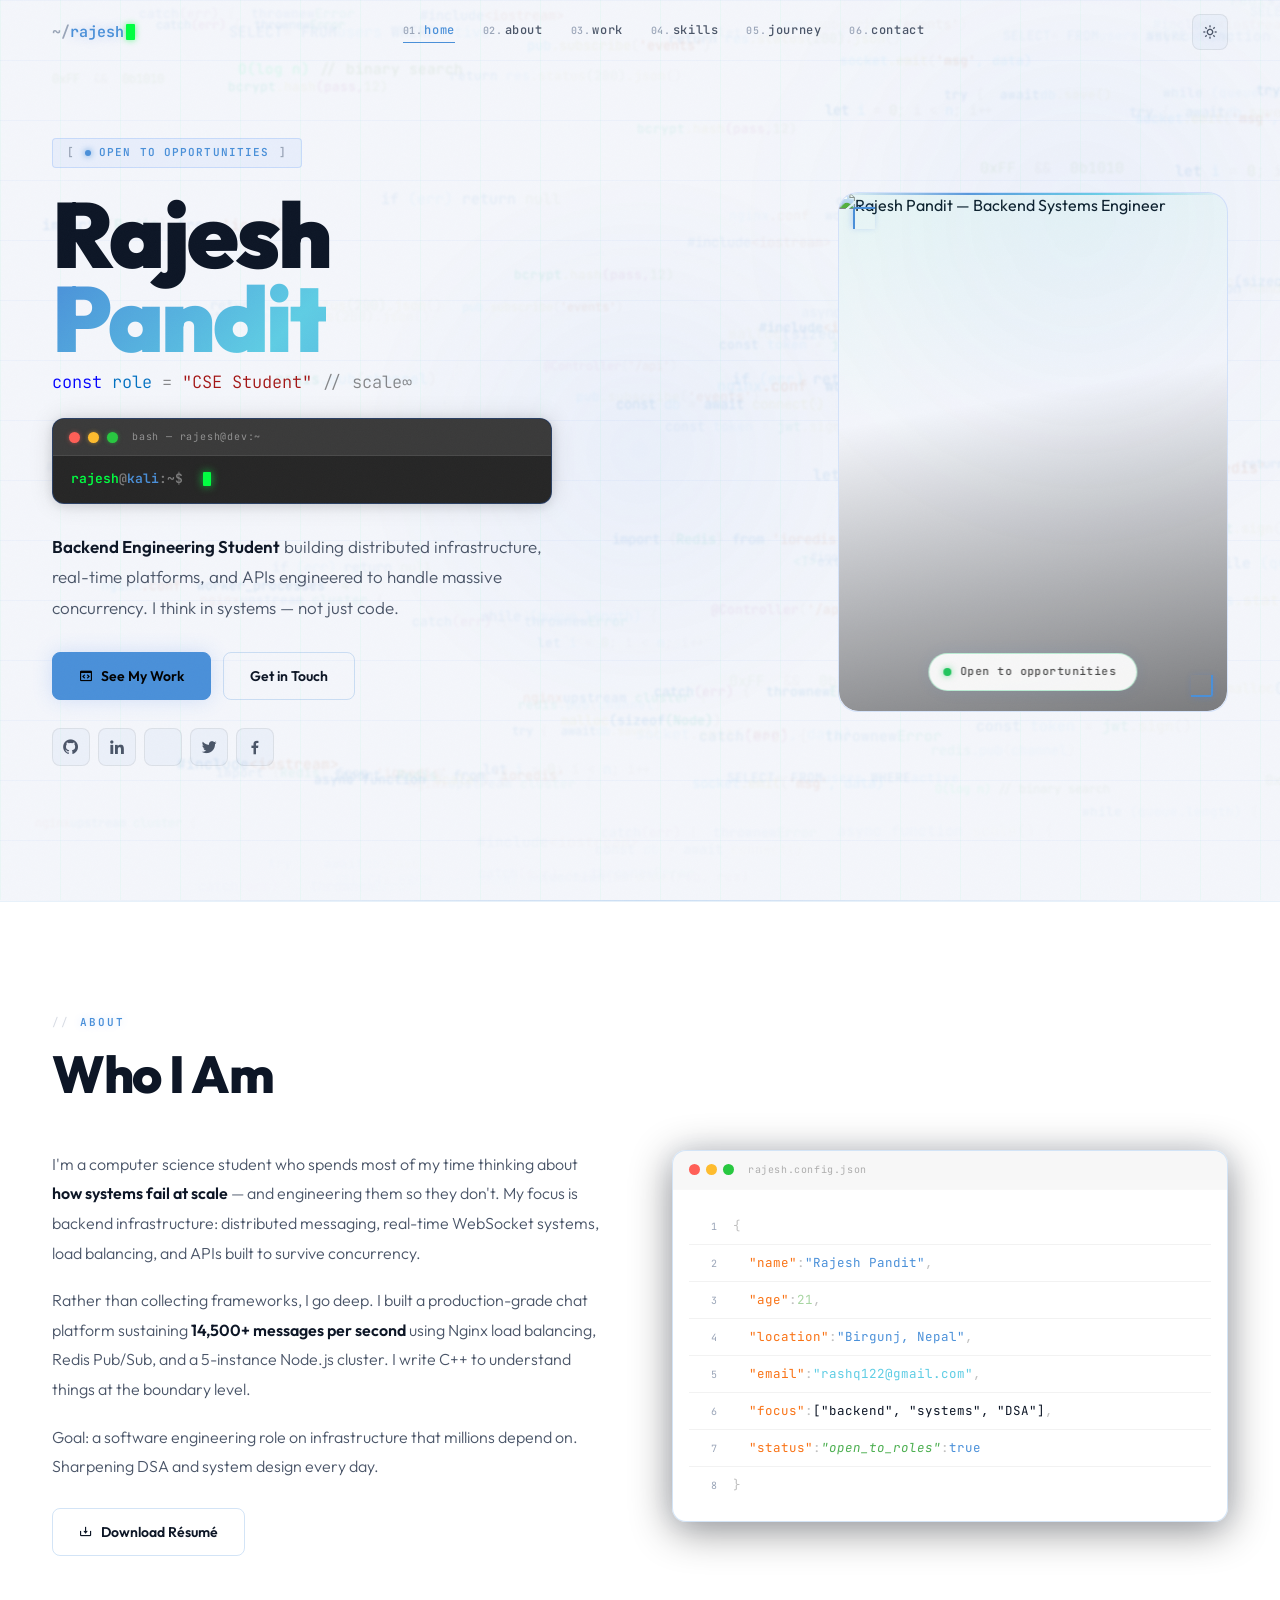
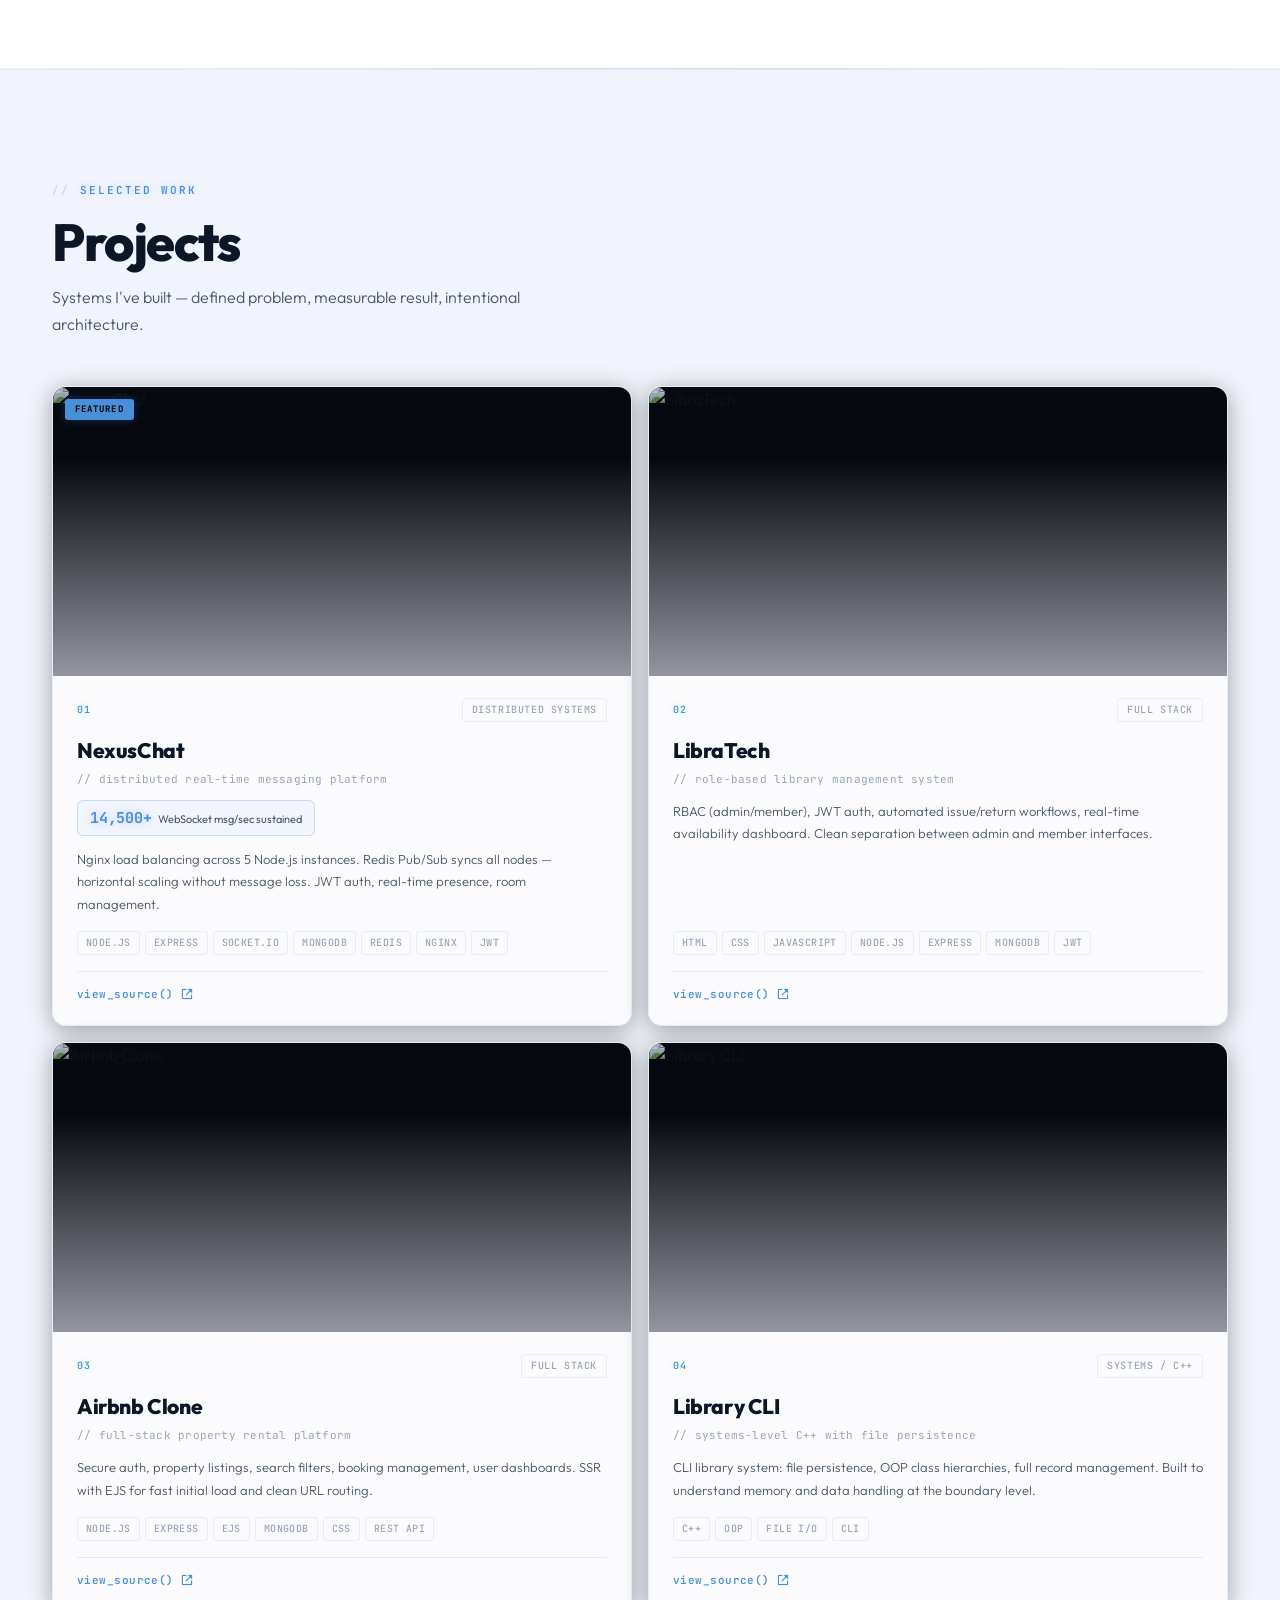
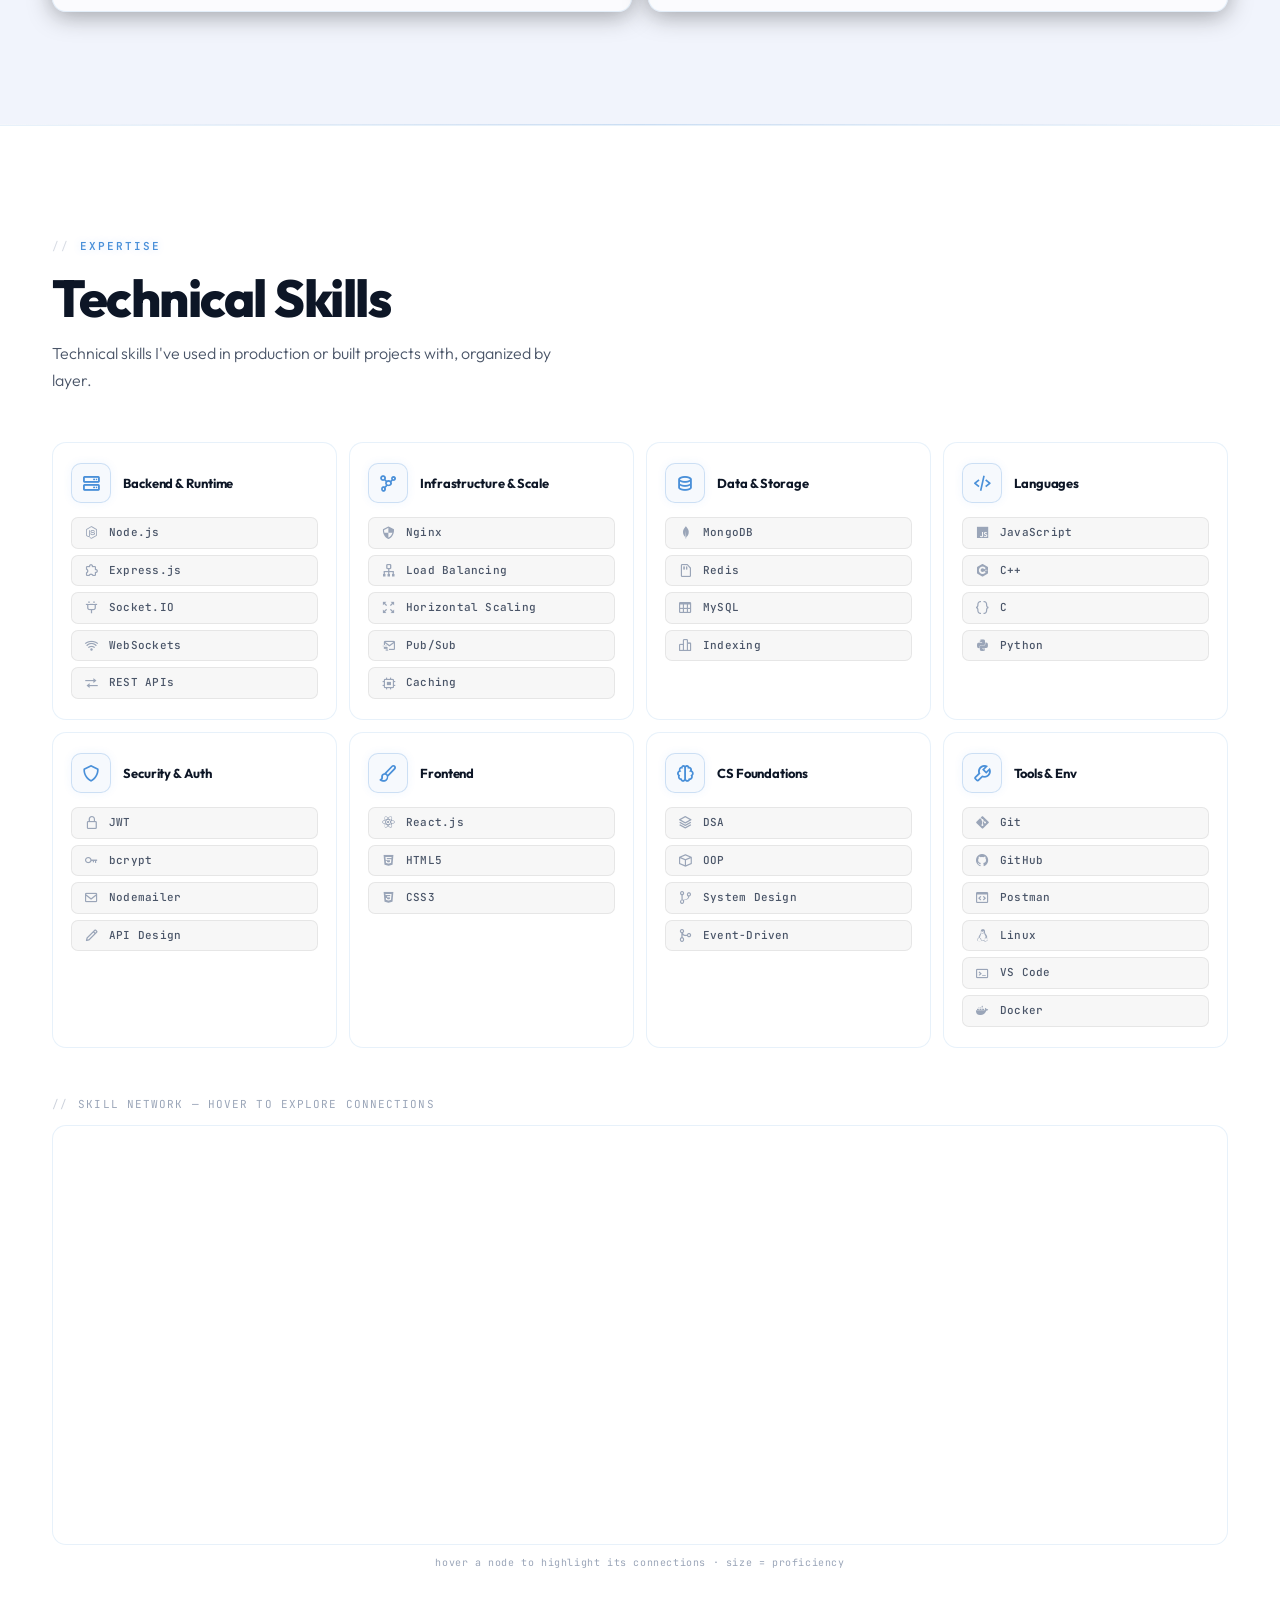
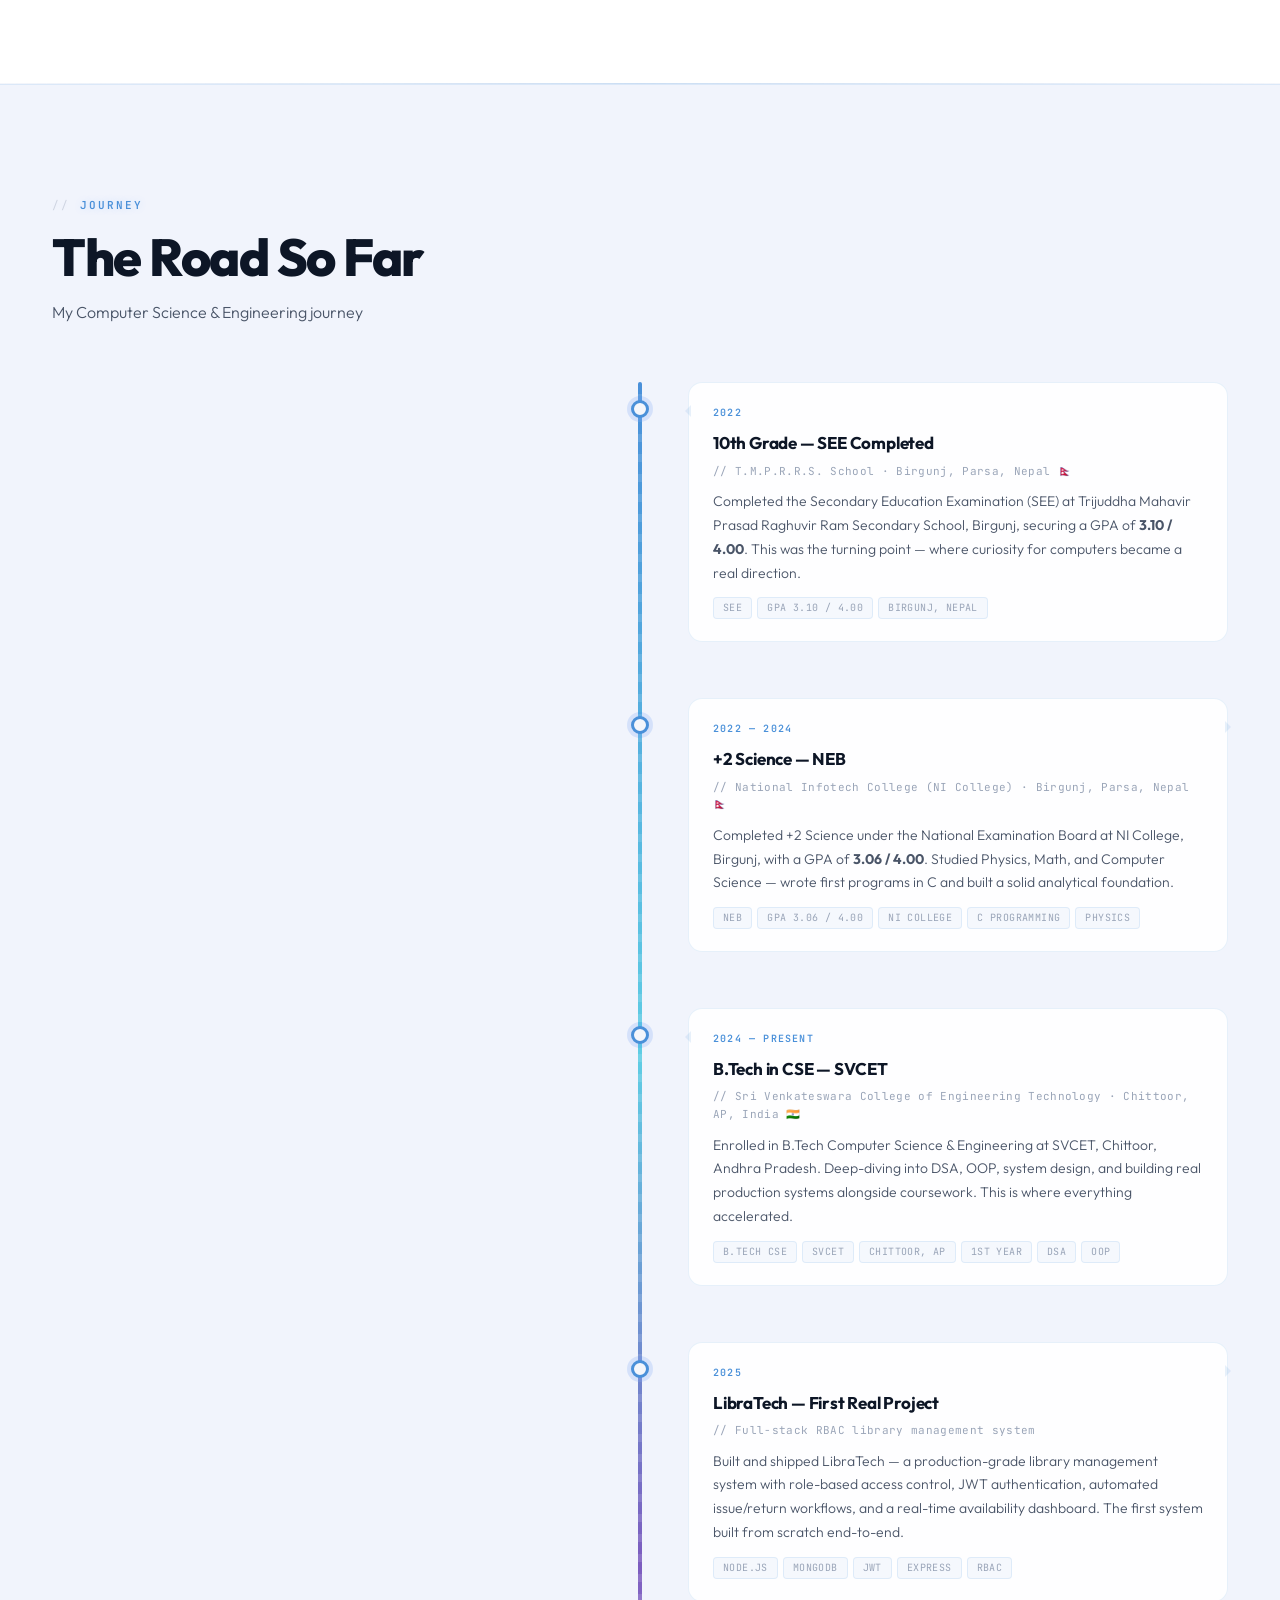
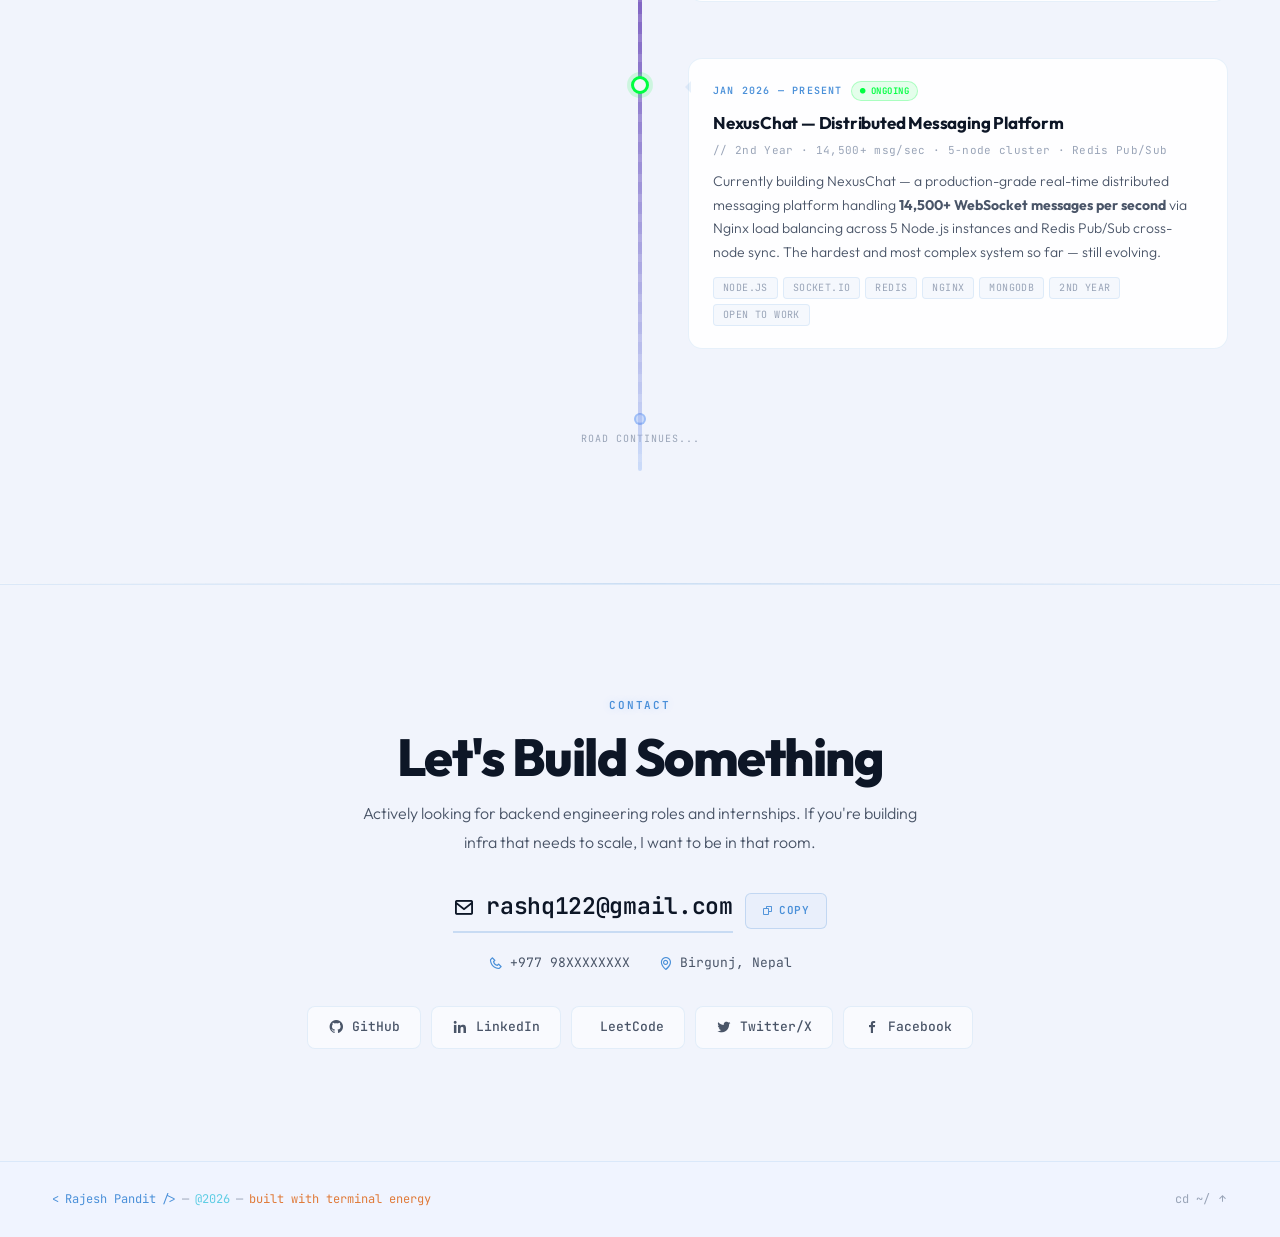
==== commit be5936d4: "files" ====
--- a/index.html
+++ b/index.html
@@ -6,7 +6,7 @@
   <meta name="viewport" content="width=device-width,initial-scale=1">
   <meta name="description"
     content=" ">
-  <title>Rajesh Pandit // Backend Engineer</title>
+  <title>deekshith // ai/ml Engineer,cybersecutity,fullstack developer</title>
   <link rel="shortcut icon" type="image/png" href="icon.png">
   <link rel="preconnect" href="https://fonts.googleapis.com">
   <link rel="preconnect" href="https://fonts.gstatic.com" crossorigin>
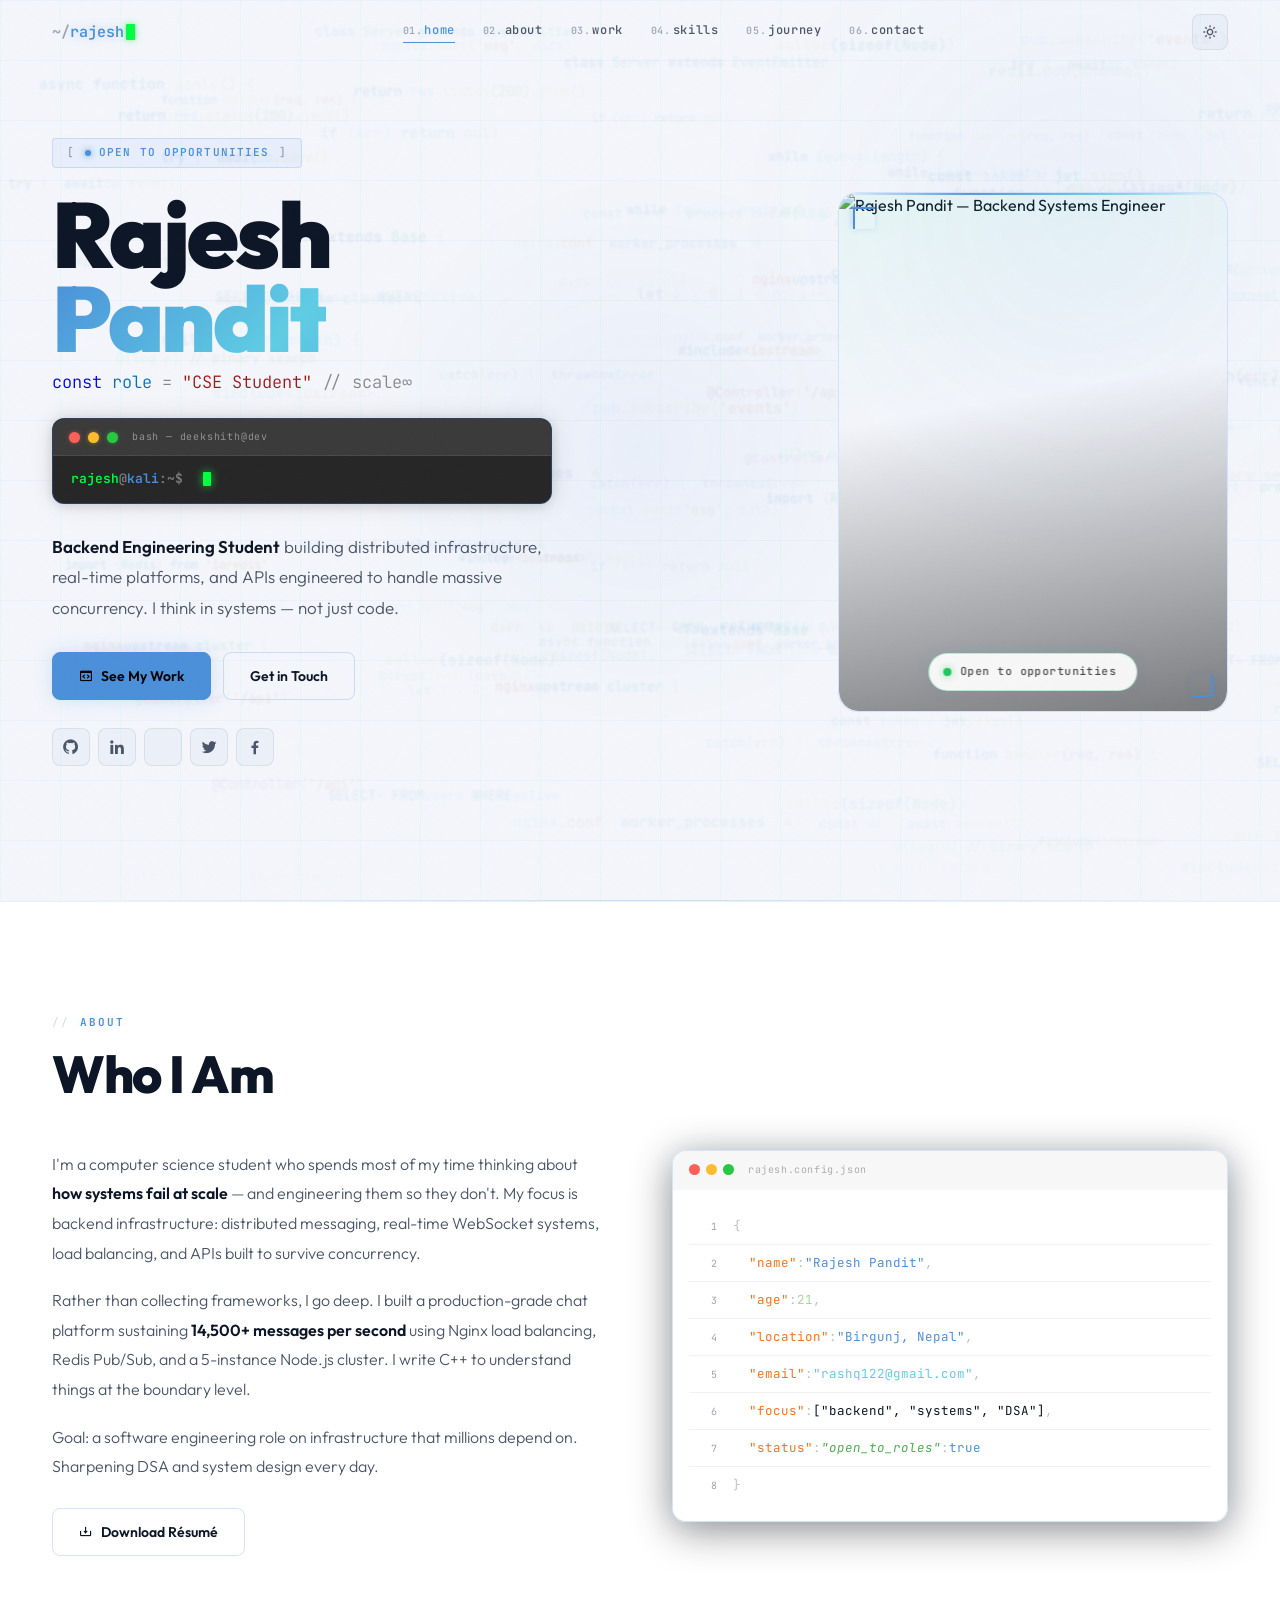
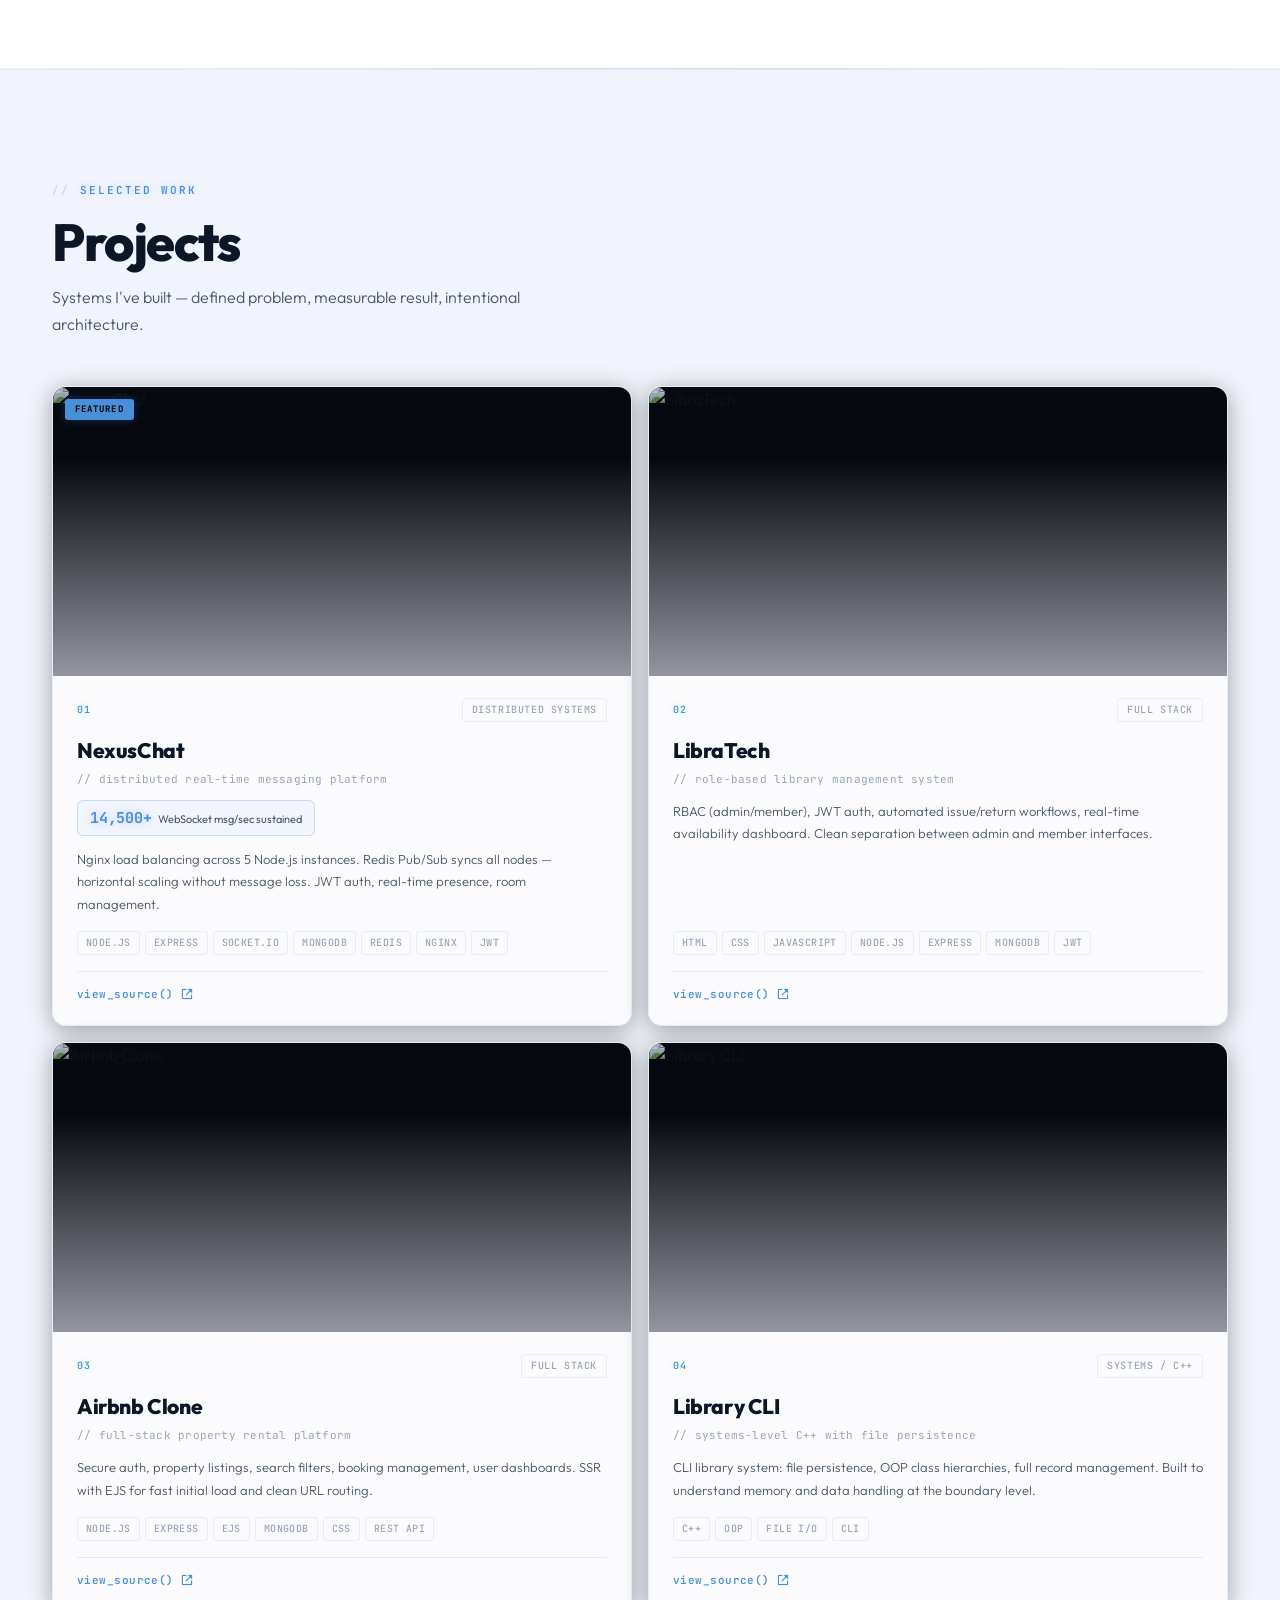
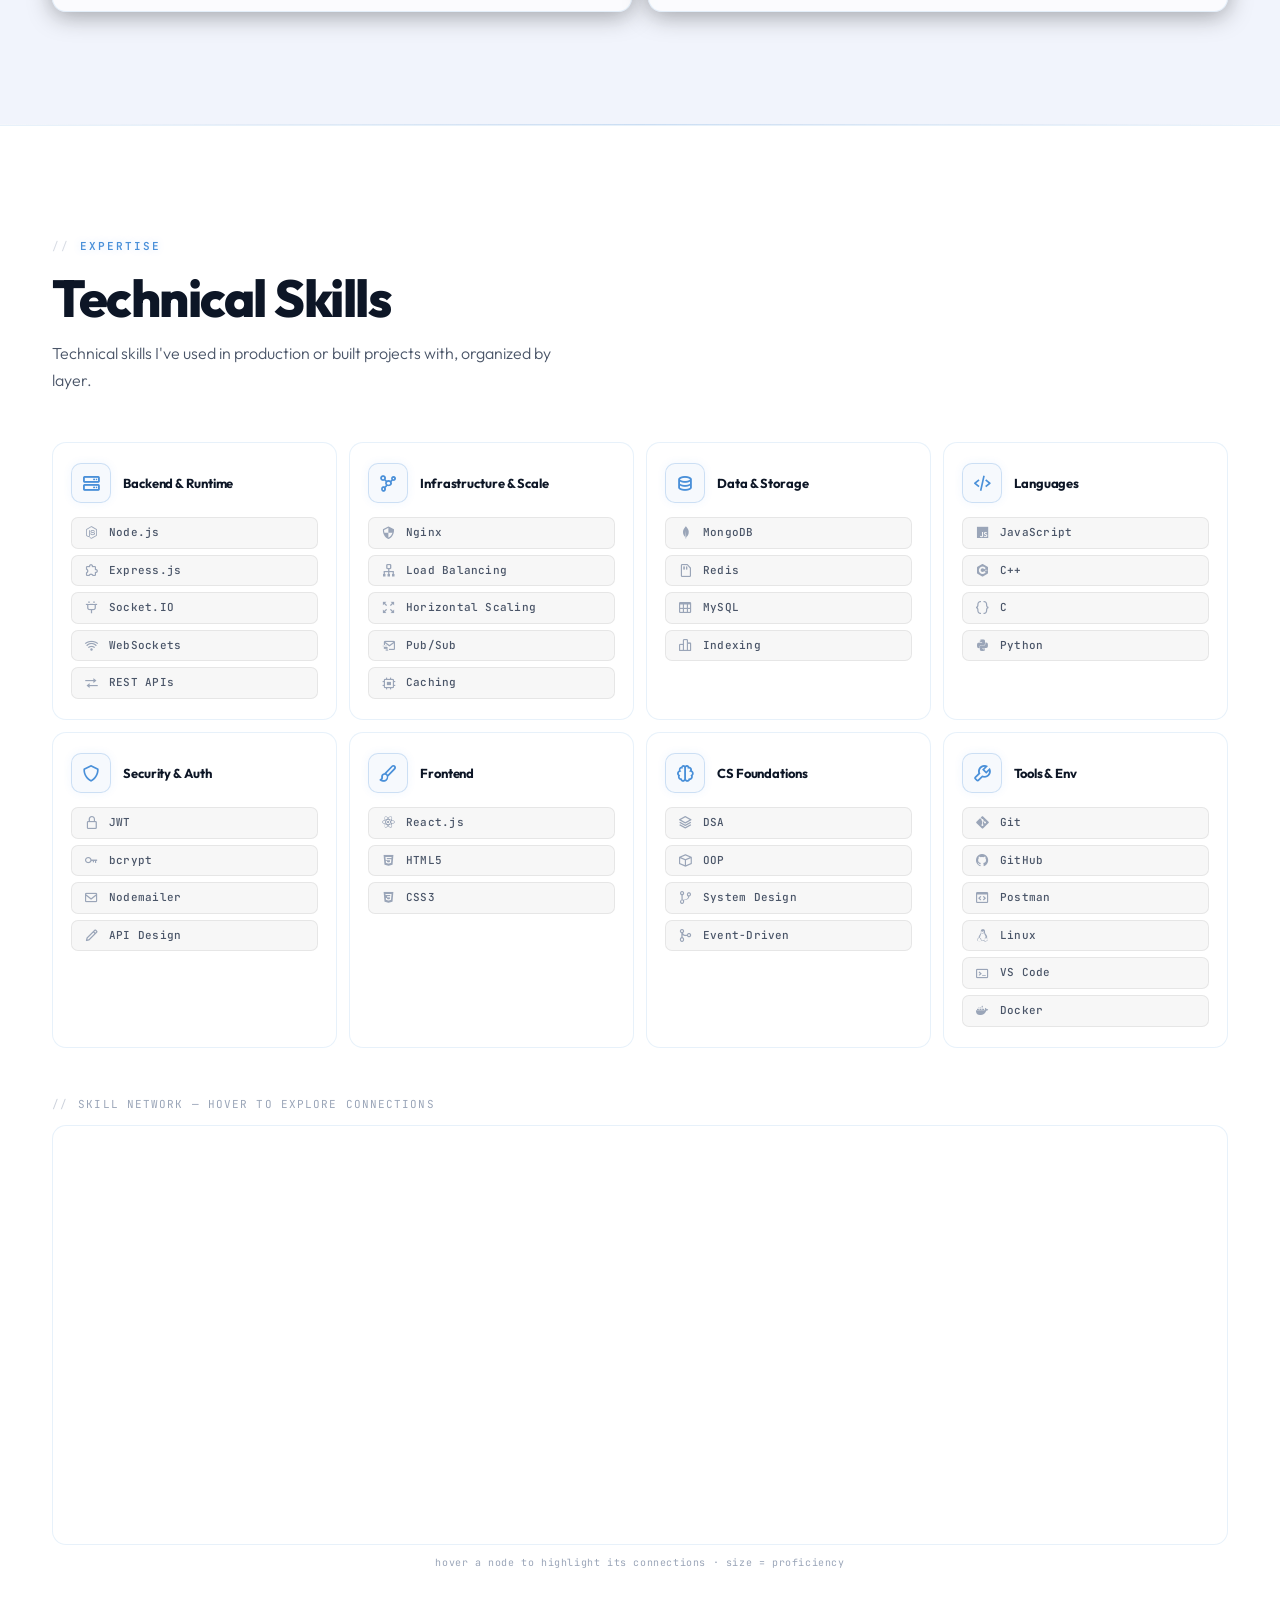
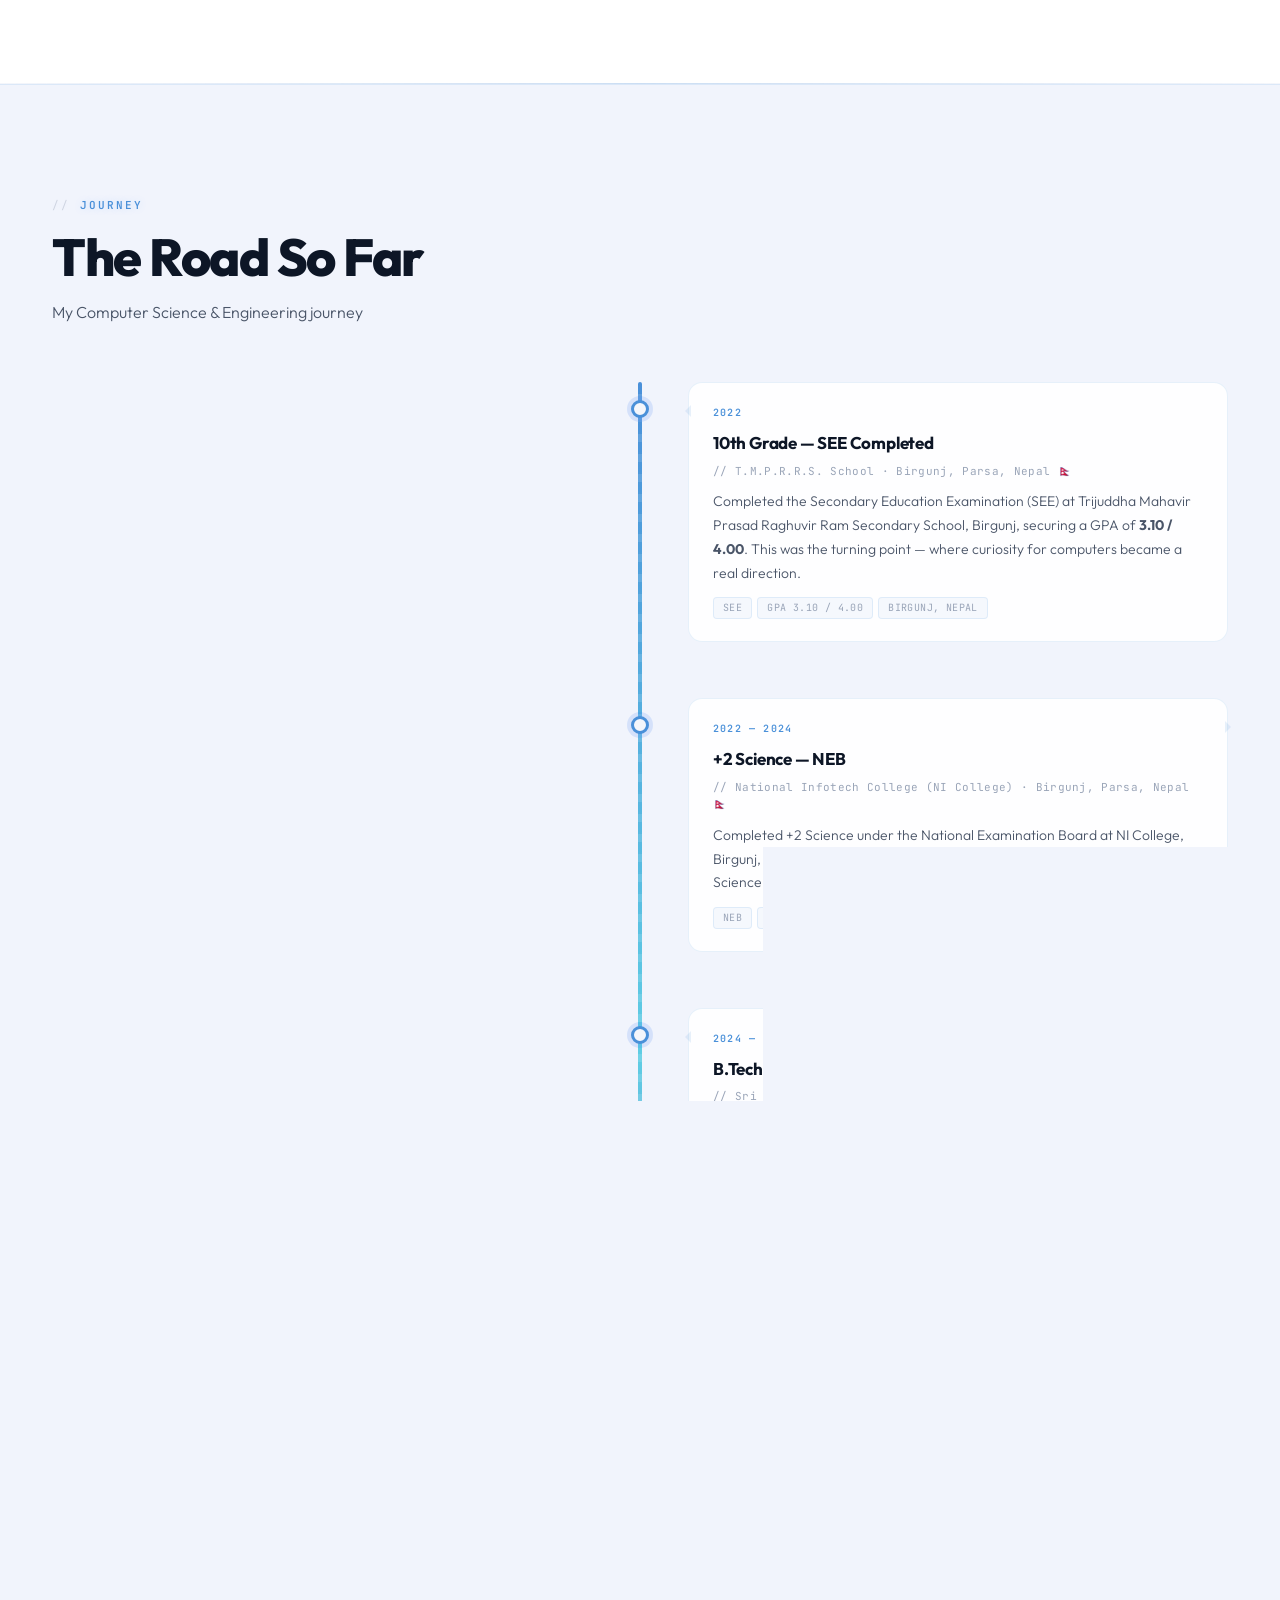
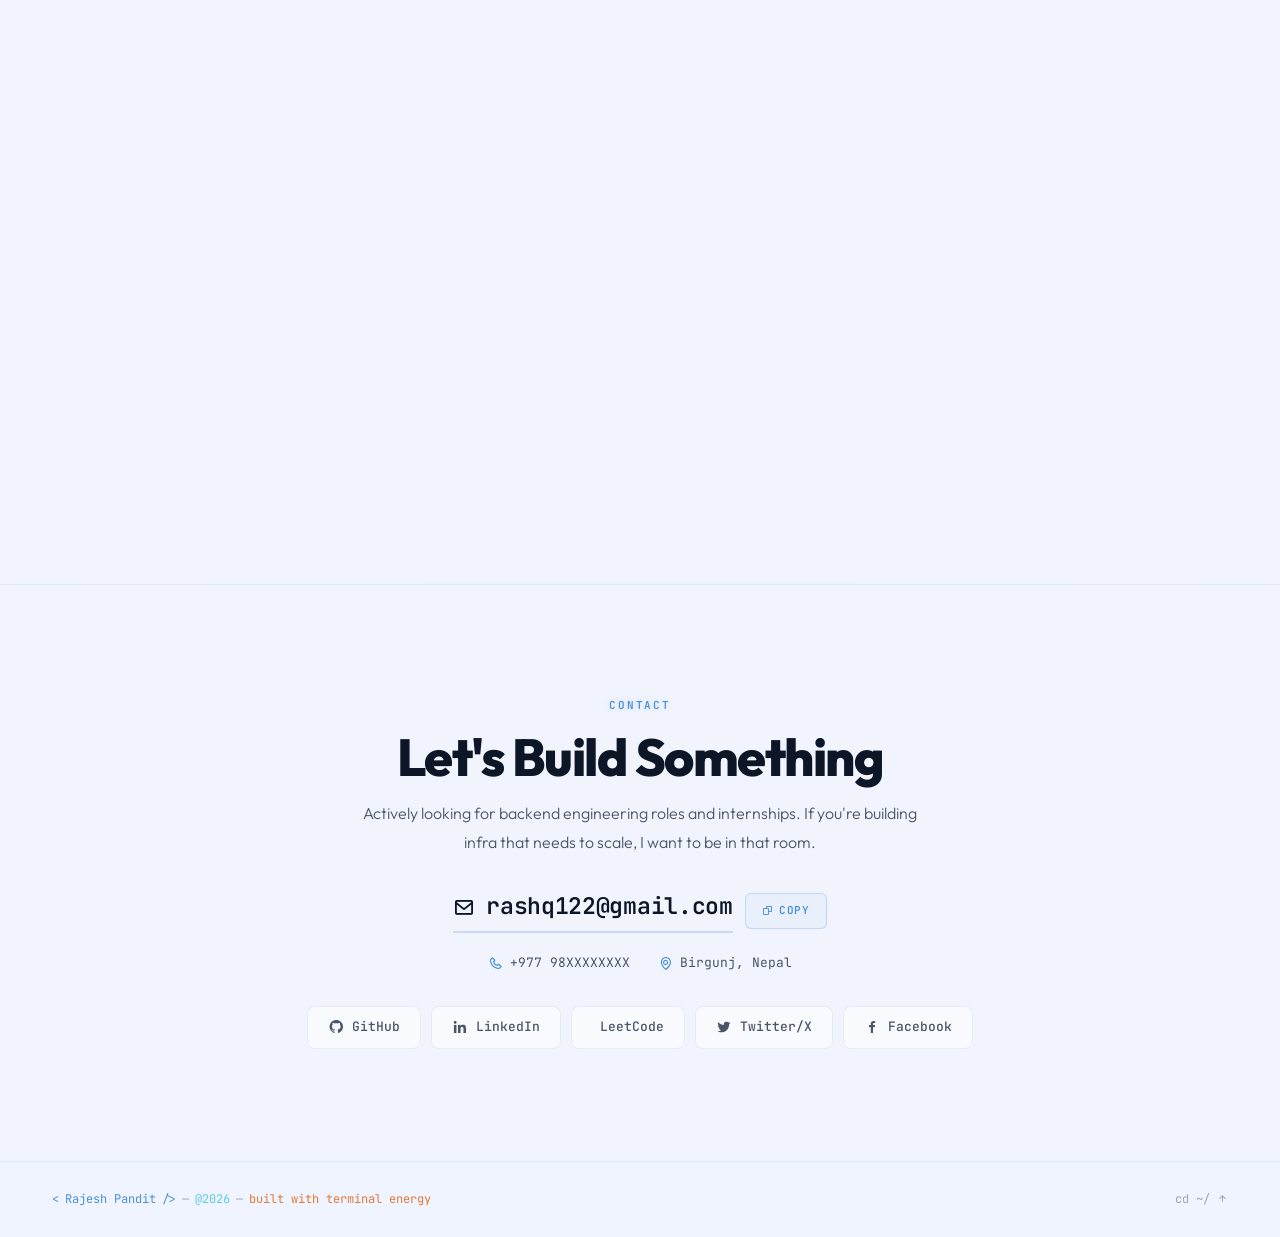
==== commit a02fa9f0: "update" ====
--- a/index.html
+++ b/index.html
@@ -29,7 +29,7 @@
 
   <!-- ═══ BOOT SCREEN ═══ -->
   <div id="boot">
-    <div class="boot-logo">rajesh_pandit.dev</div>
+    <div class="boot-logo">deekshith</div>
     <div class="boot-bar-wrap">
       <div class="boot-bar" id="bbar"></div>
     </div>
@@ -92,7 +92,7 @@
               <div class="td td1"></div>
               <div class="td td2"></div>
               <div class="td td3"></div>
-              <span class="t-ttl">bash &mdash; rajesh@dev:~</span>
+              <span class="t-ttl">bash &mdash; deekshith@dev</span>
             </div>
             <div class="t-body">
               <span class="t-ps"><span class="t-us">rajesh</span><span class="t-at">@</span><span
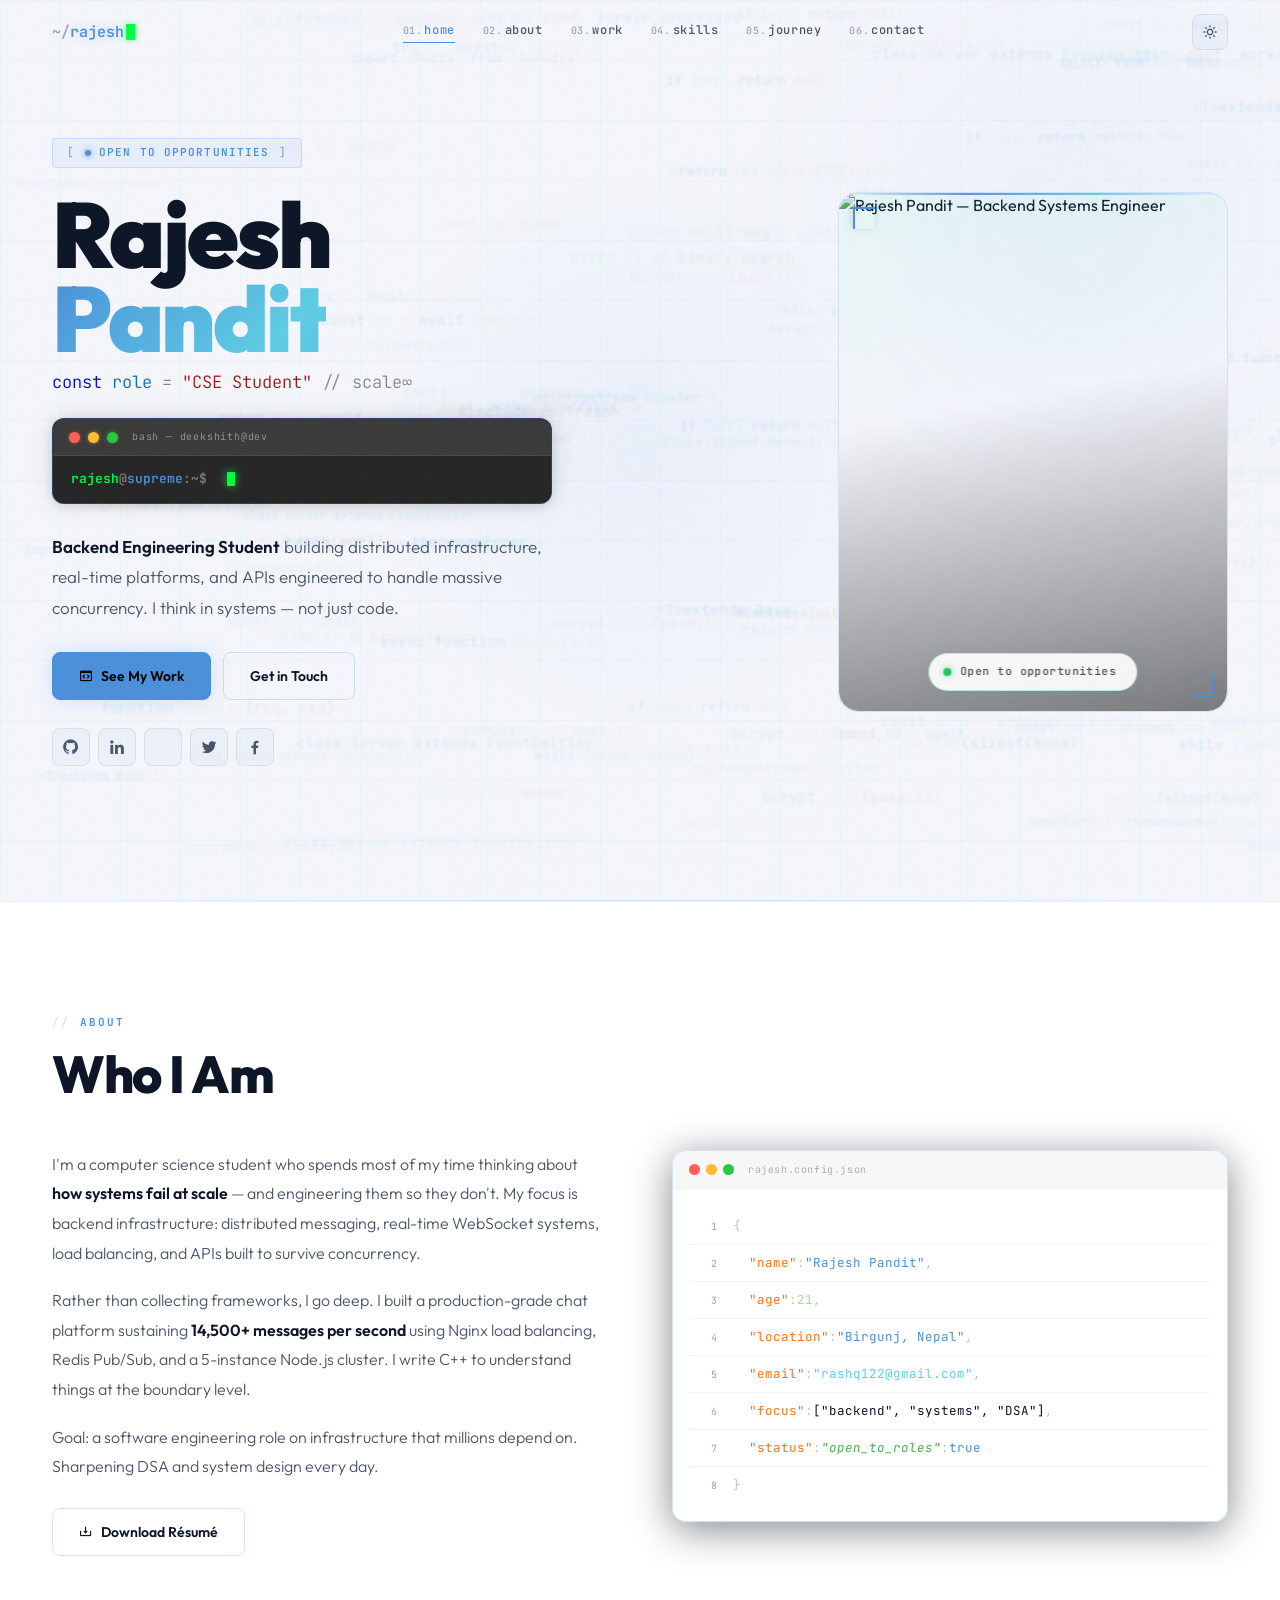
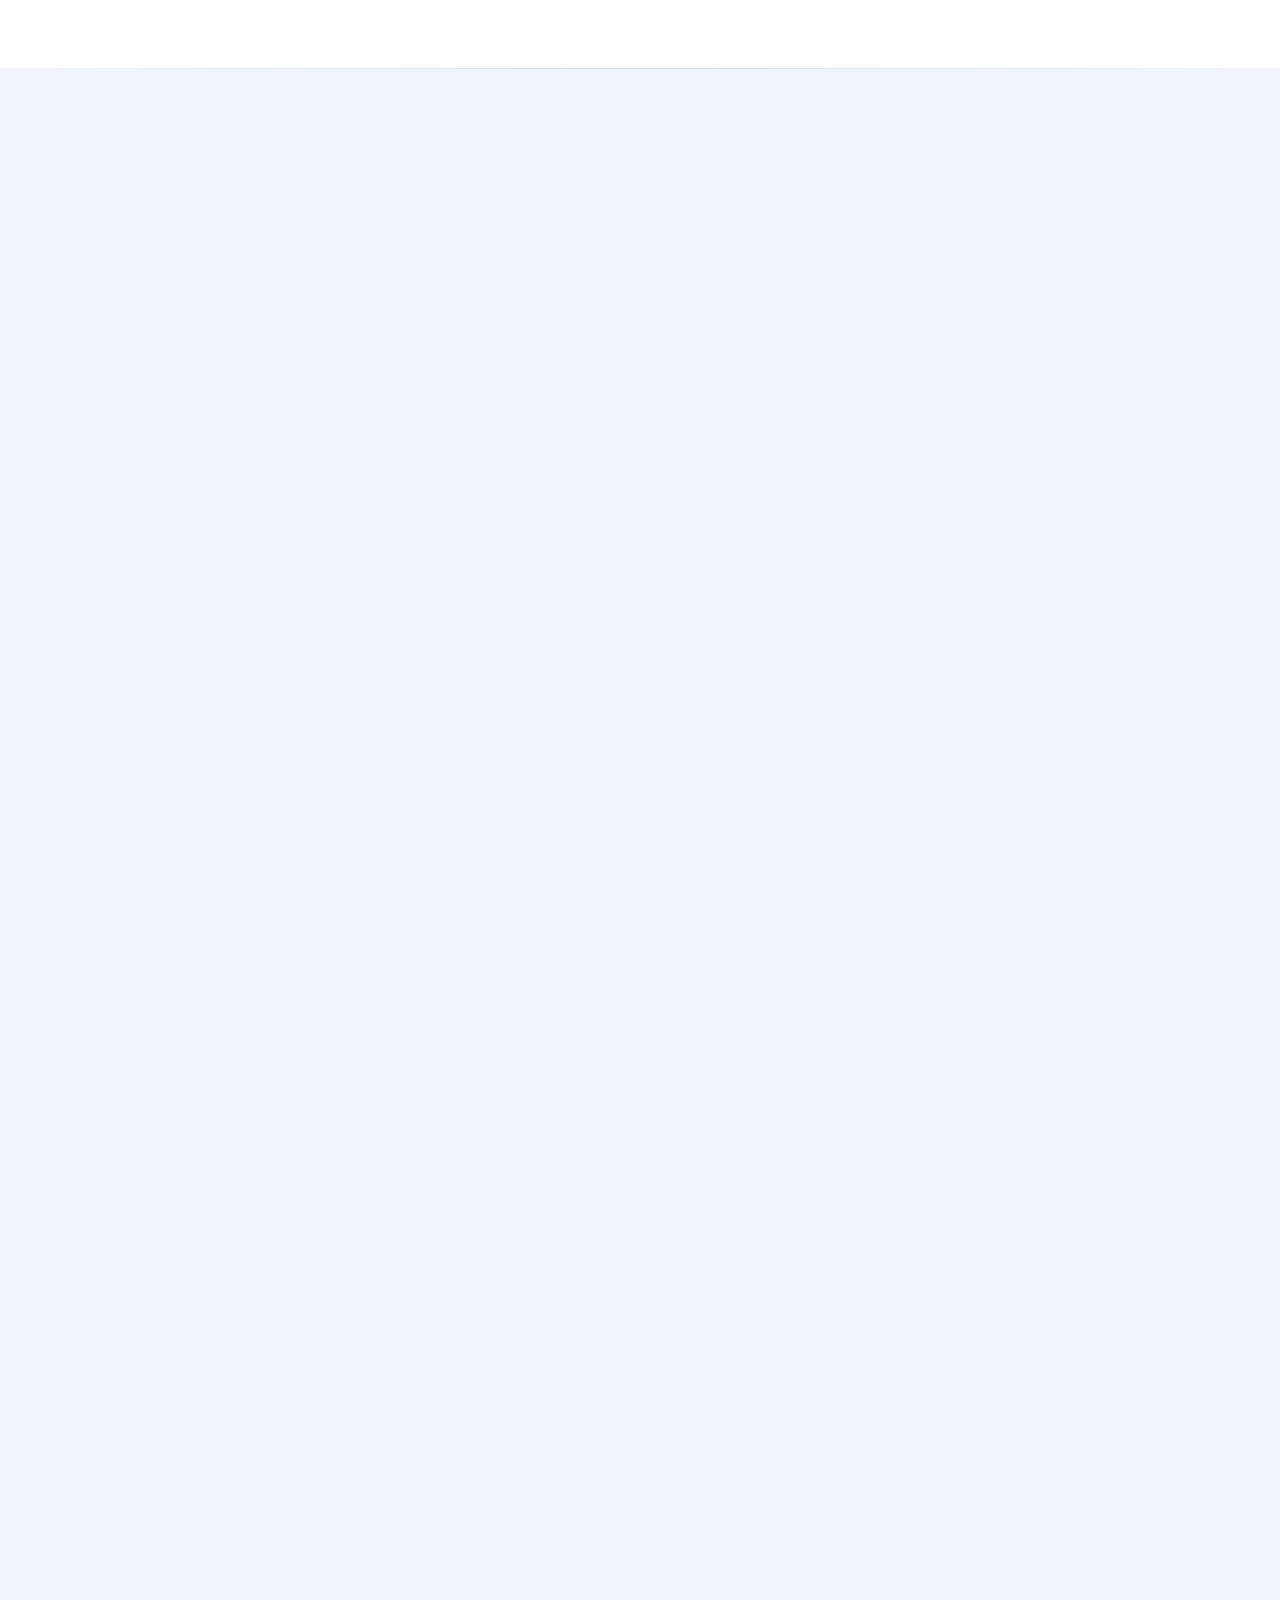
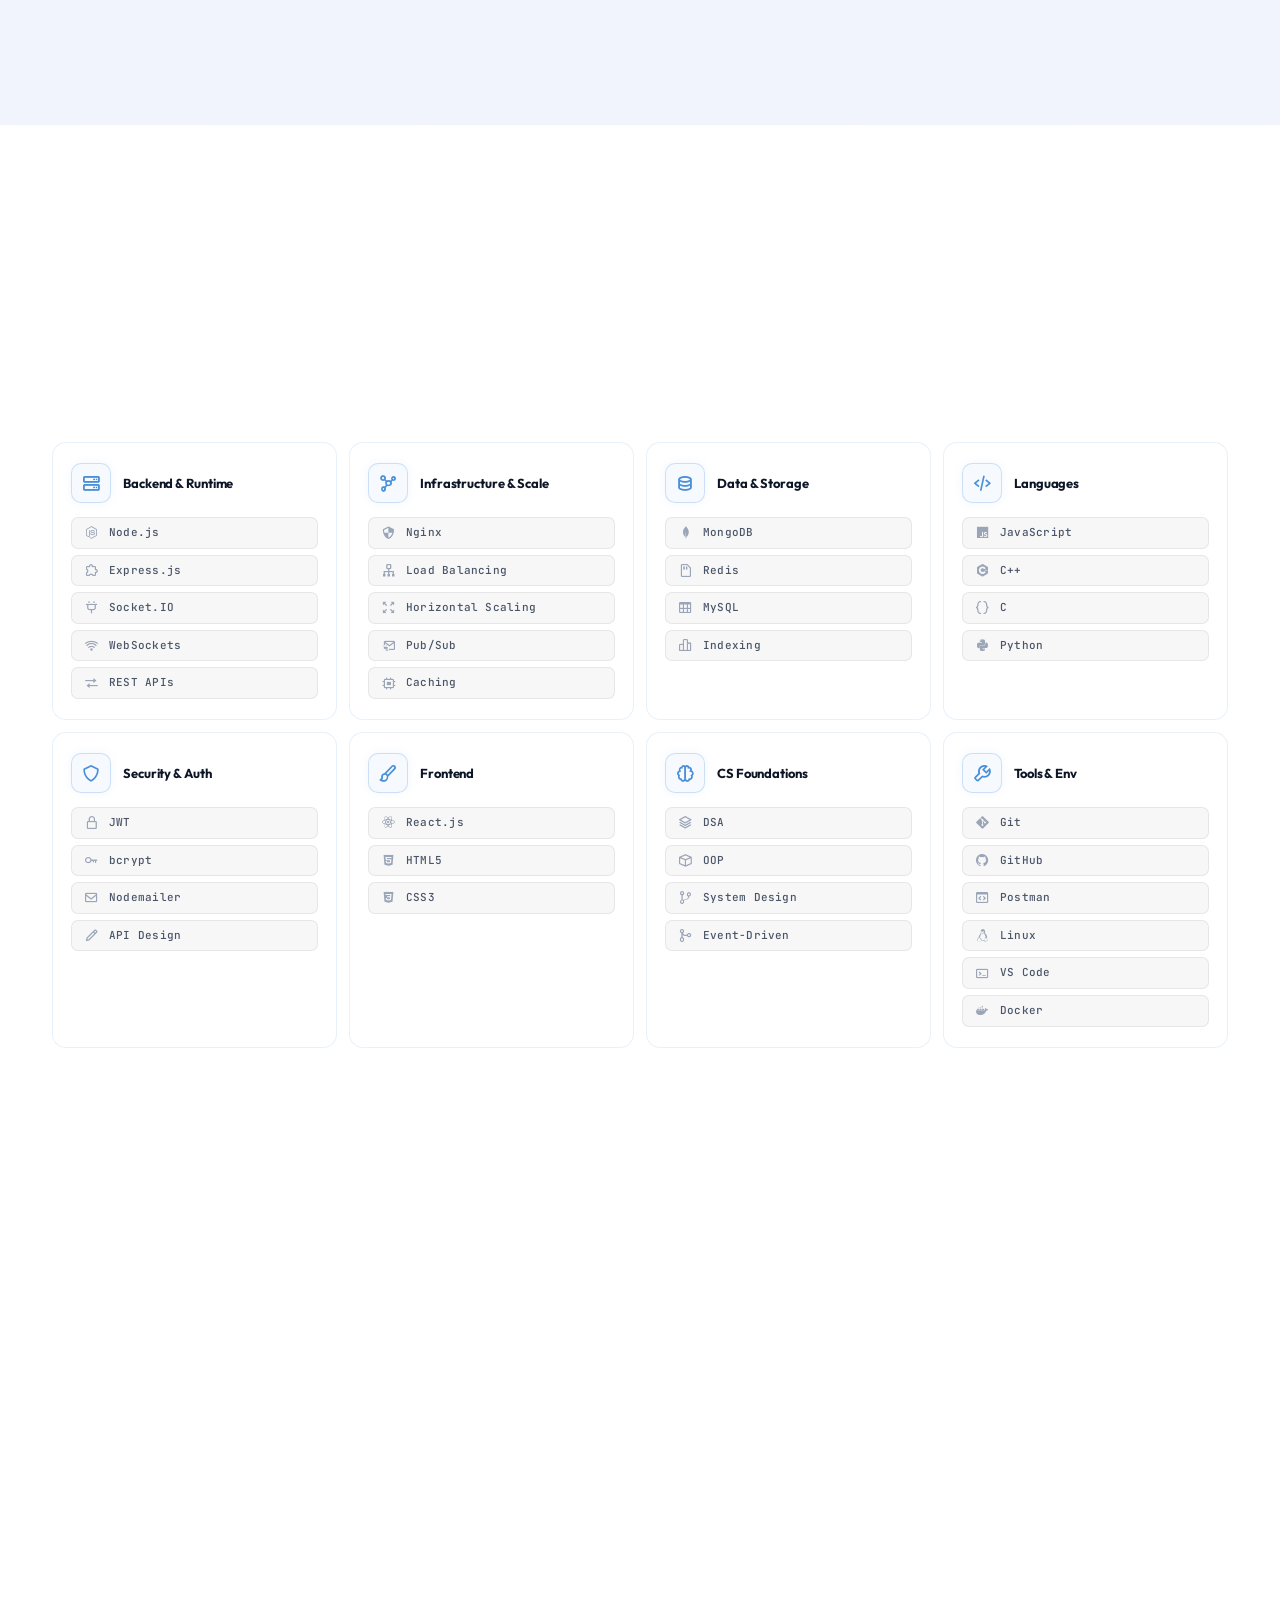
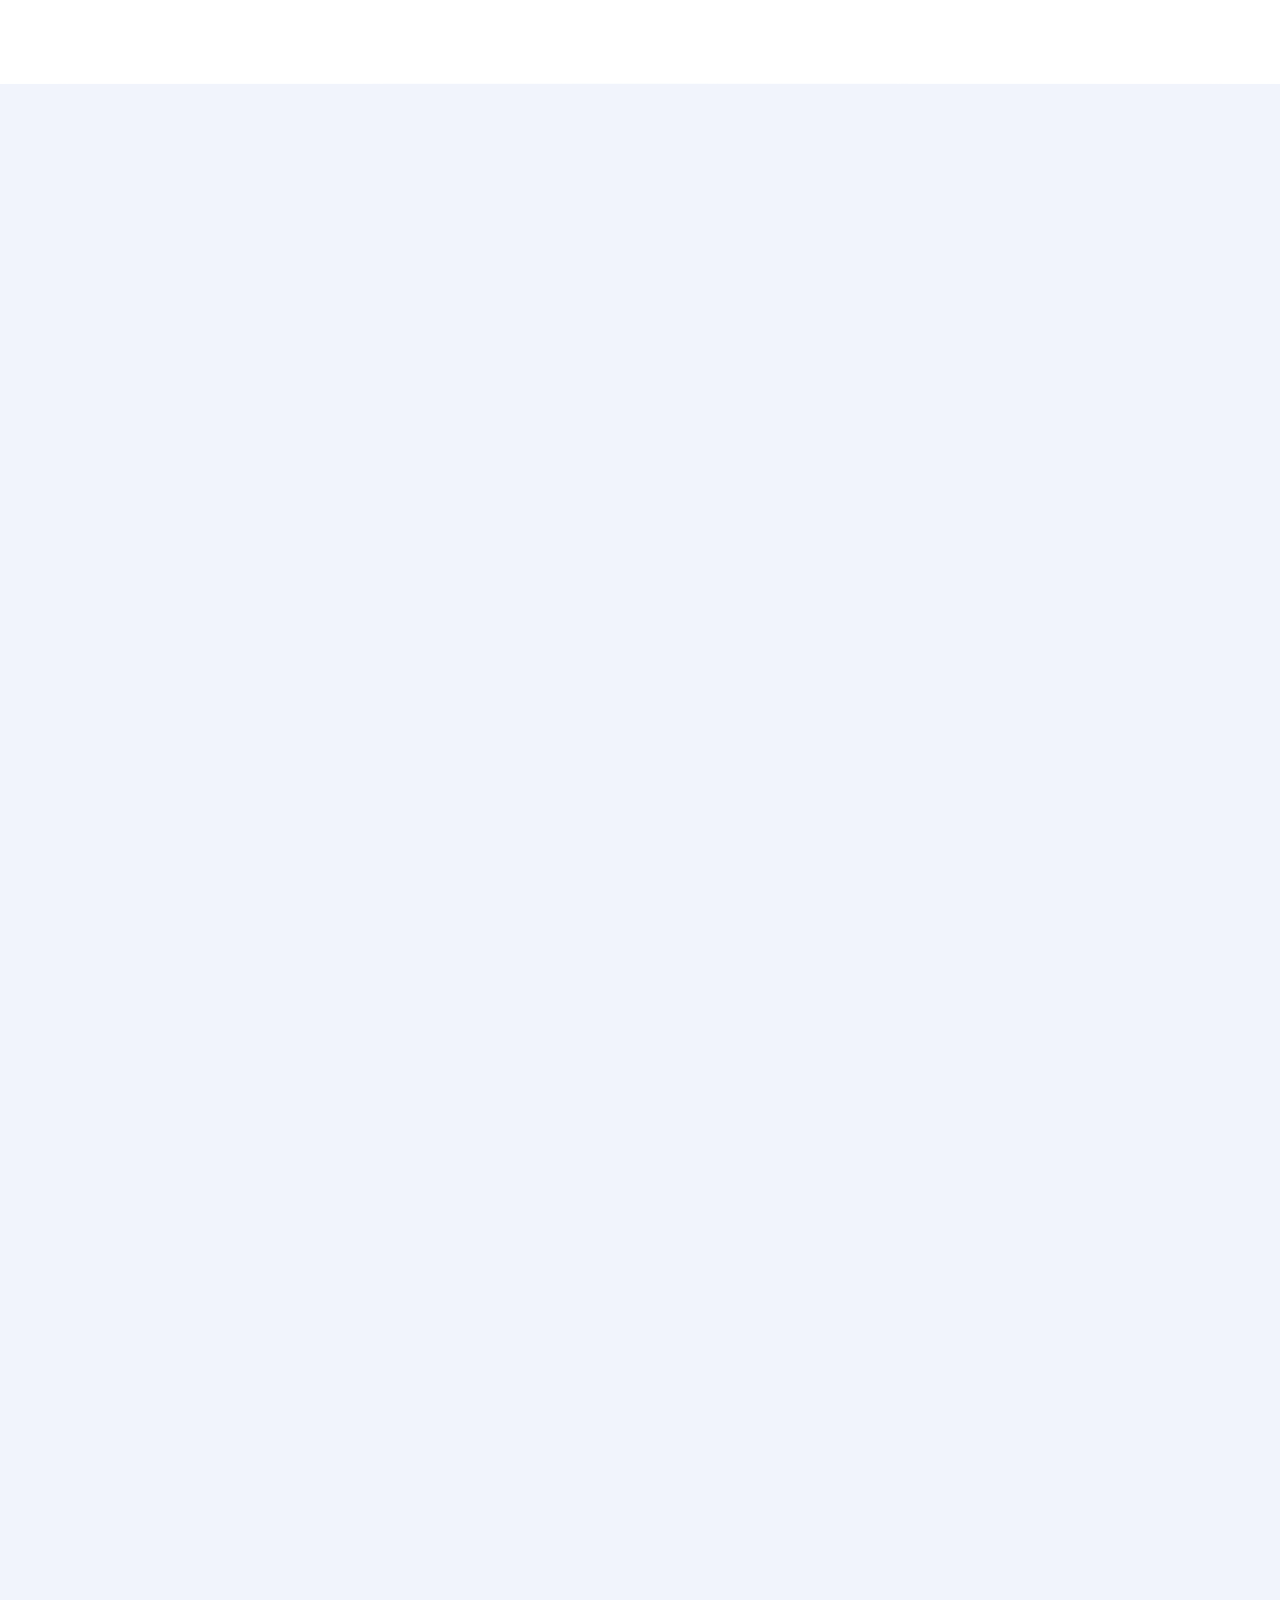
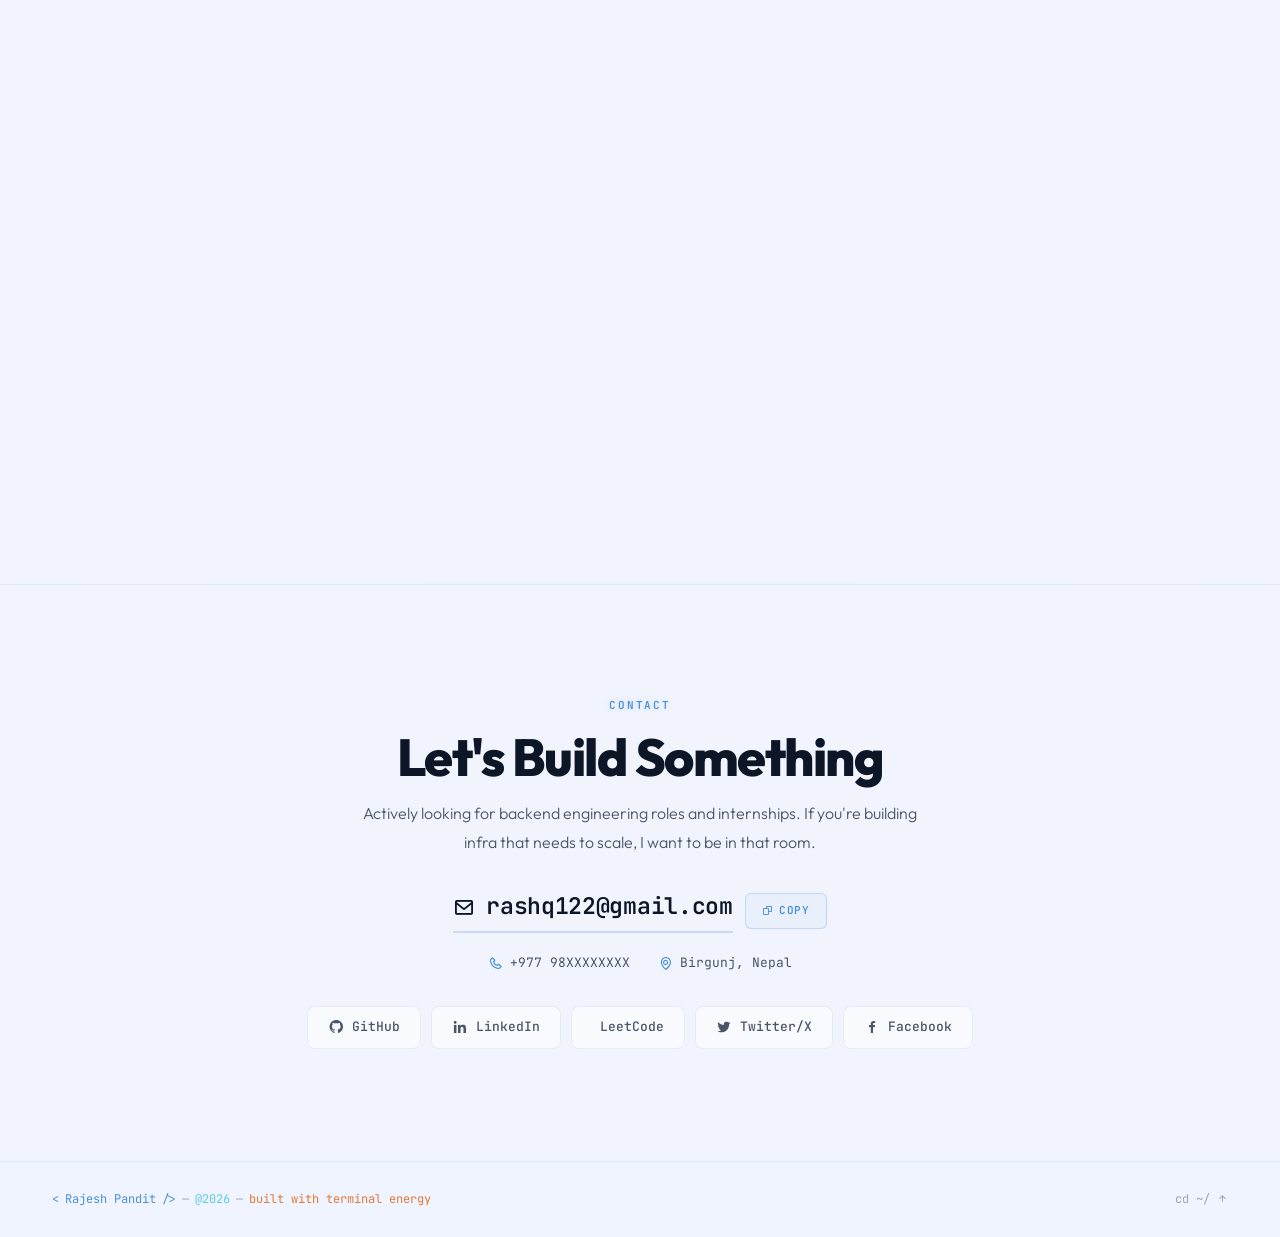
==== commit 18dba942: "user commit" ====
--- a/index.html
+++ b/index.html
@@ -96,7 +96,7 @@
             </div>
             <div class="t-body">
               <span class="t-ps"><span class="t-us">rajesh</span><span class="t-at">@</span><span
-                  class="t-ht">kali</span><span class="t-at">:~$&nbsp;</span></span>
+                  class="t-ht">supreme</span><span class="t-at">:~$&nbsp;</span></span>
               <span class="t-tx" id="typed-el"></span><span class="t-cr"></span>
             </div>
           </div>
@@ -107,7 +107,7 @@
             <a href="#contact" class="btn btn-b">Get in Touch</a>
           </div>
           <div class="h-soc">
-            <a href="https://github.com/rashq-01" target="_blank" rel="noopener" aria-label="GitHub"><i
+            <a href="https://github.com/vdeekshith2007" target="_blank" rel="noopener" aria-label="GitHub"><i
                 class="bx bxl-github"></i></a>
             <a href="https://linkedin.com/in/rashq" target="_blank" rel="noopener" aria-label="LinkedIn"><i
                 class="bx bxl-linkedin"></i></a>
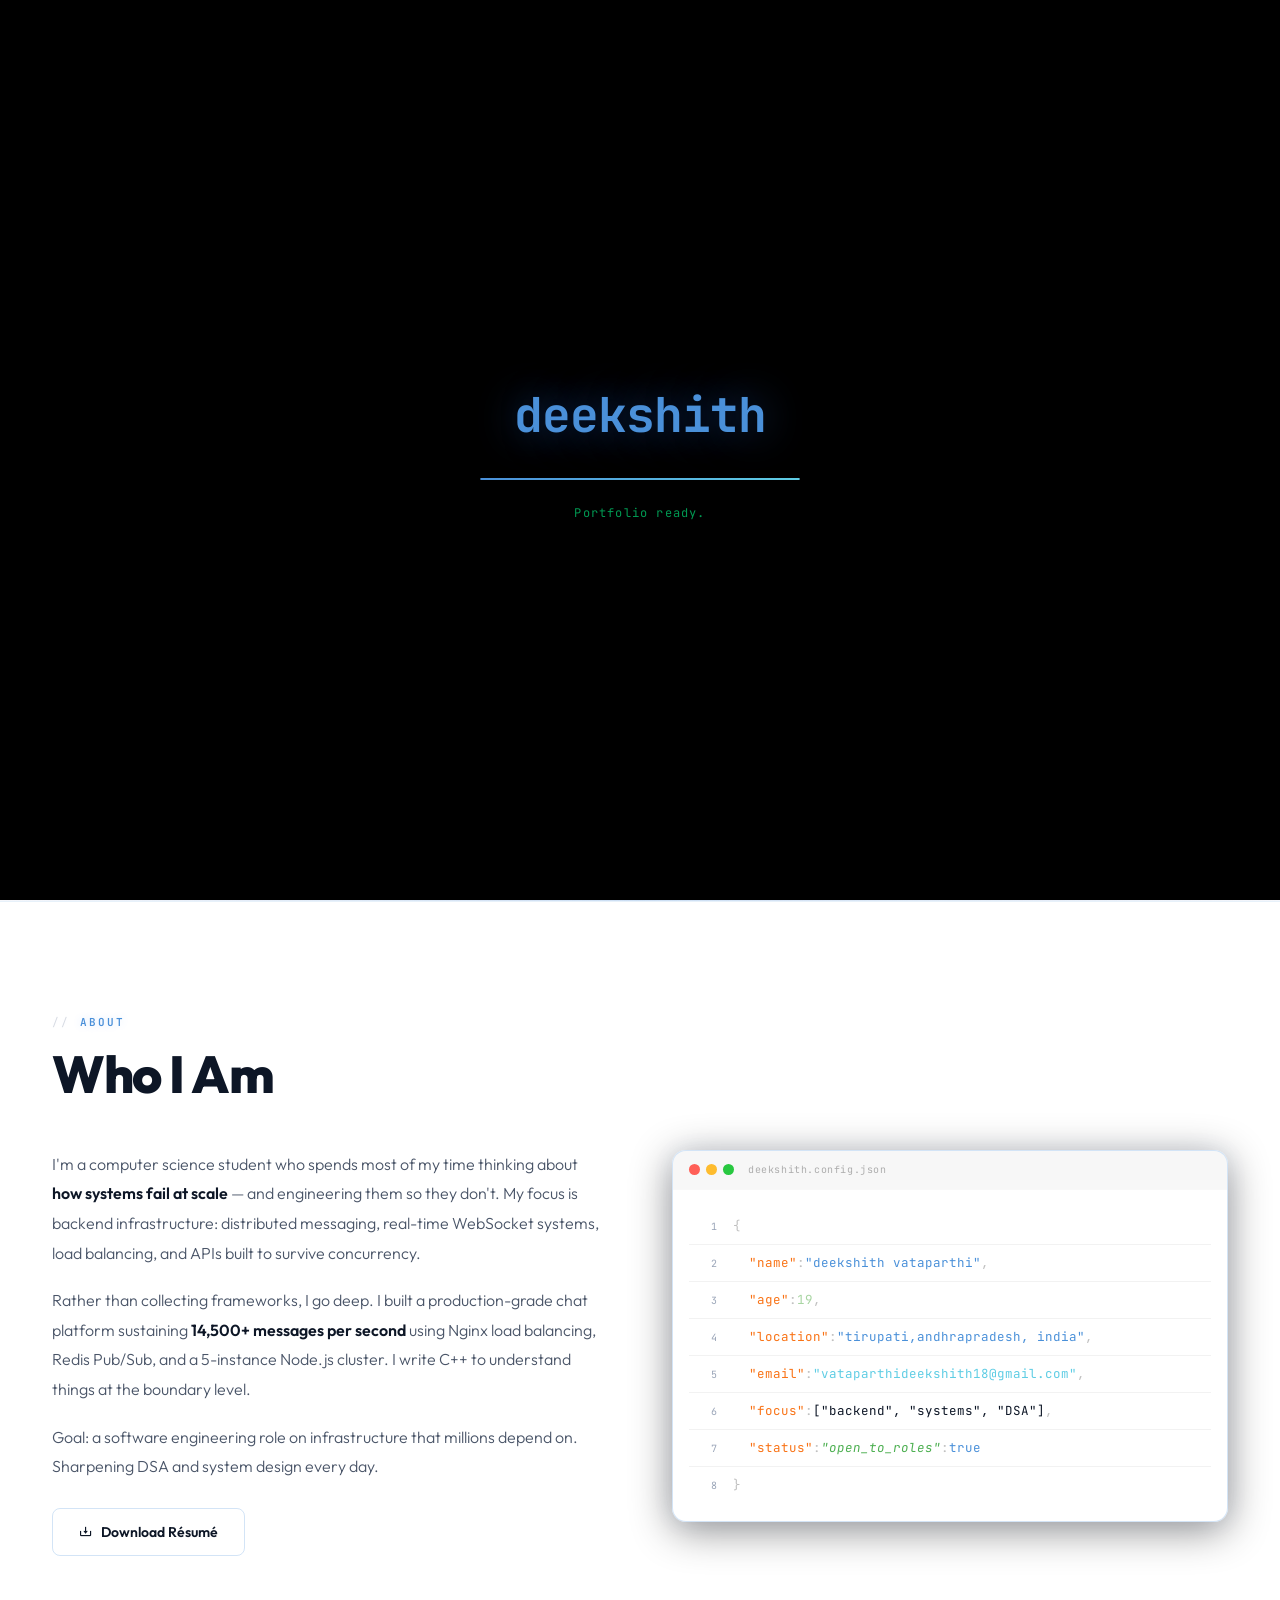
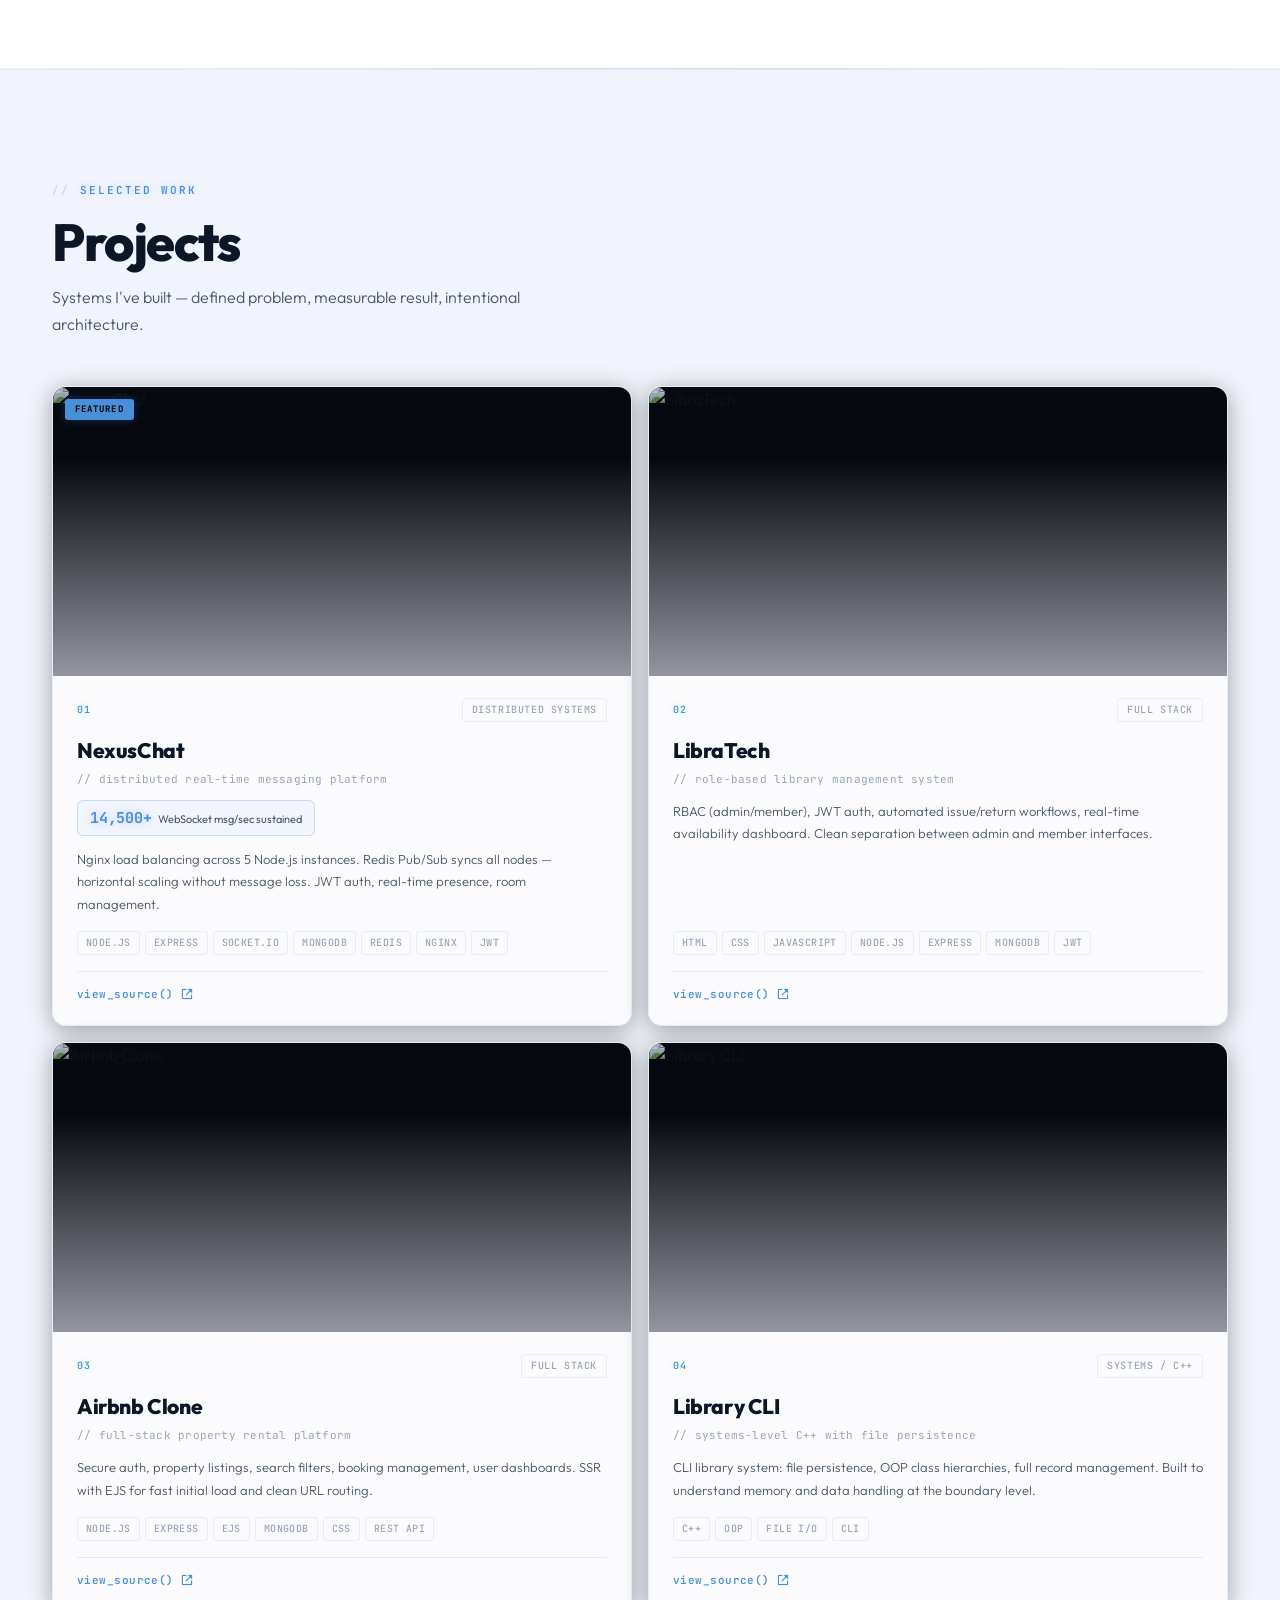
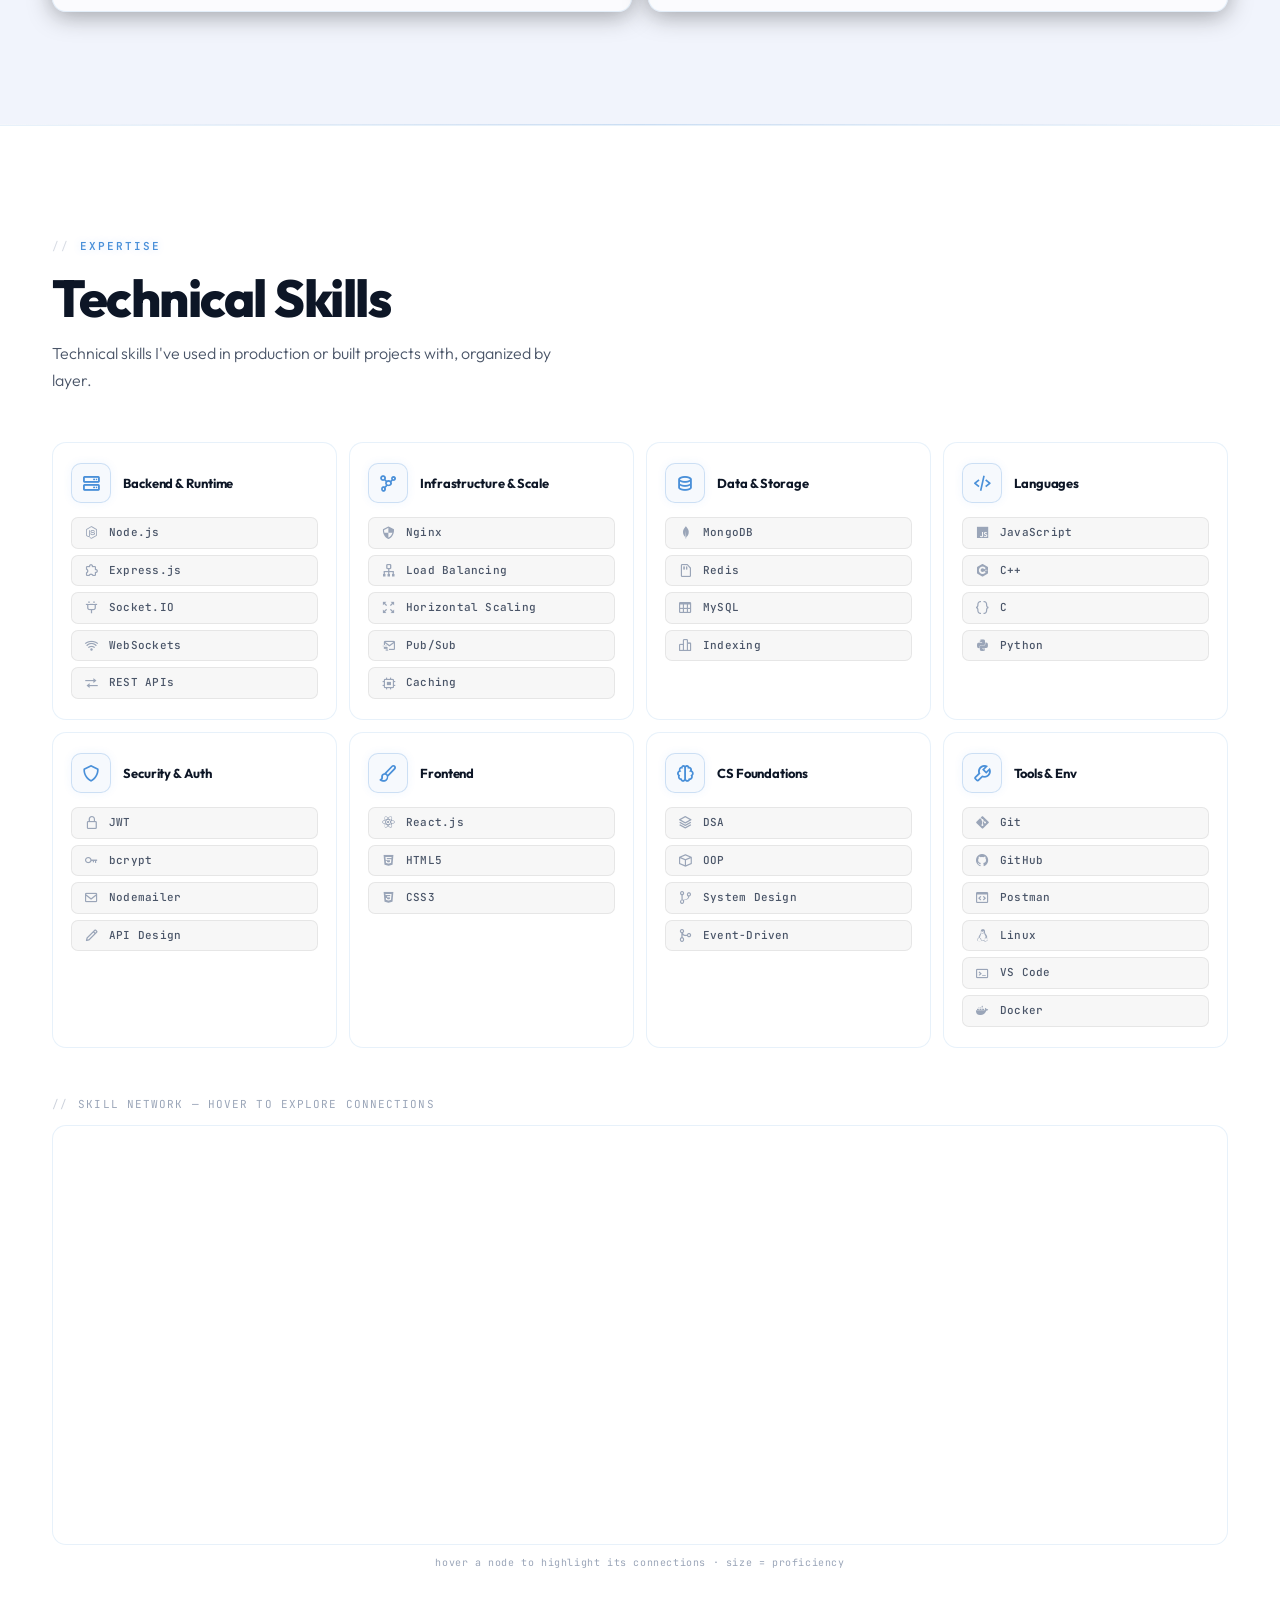
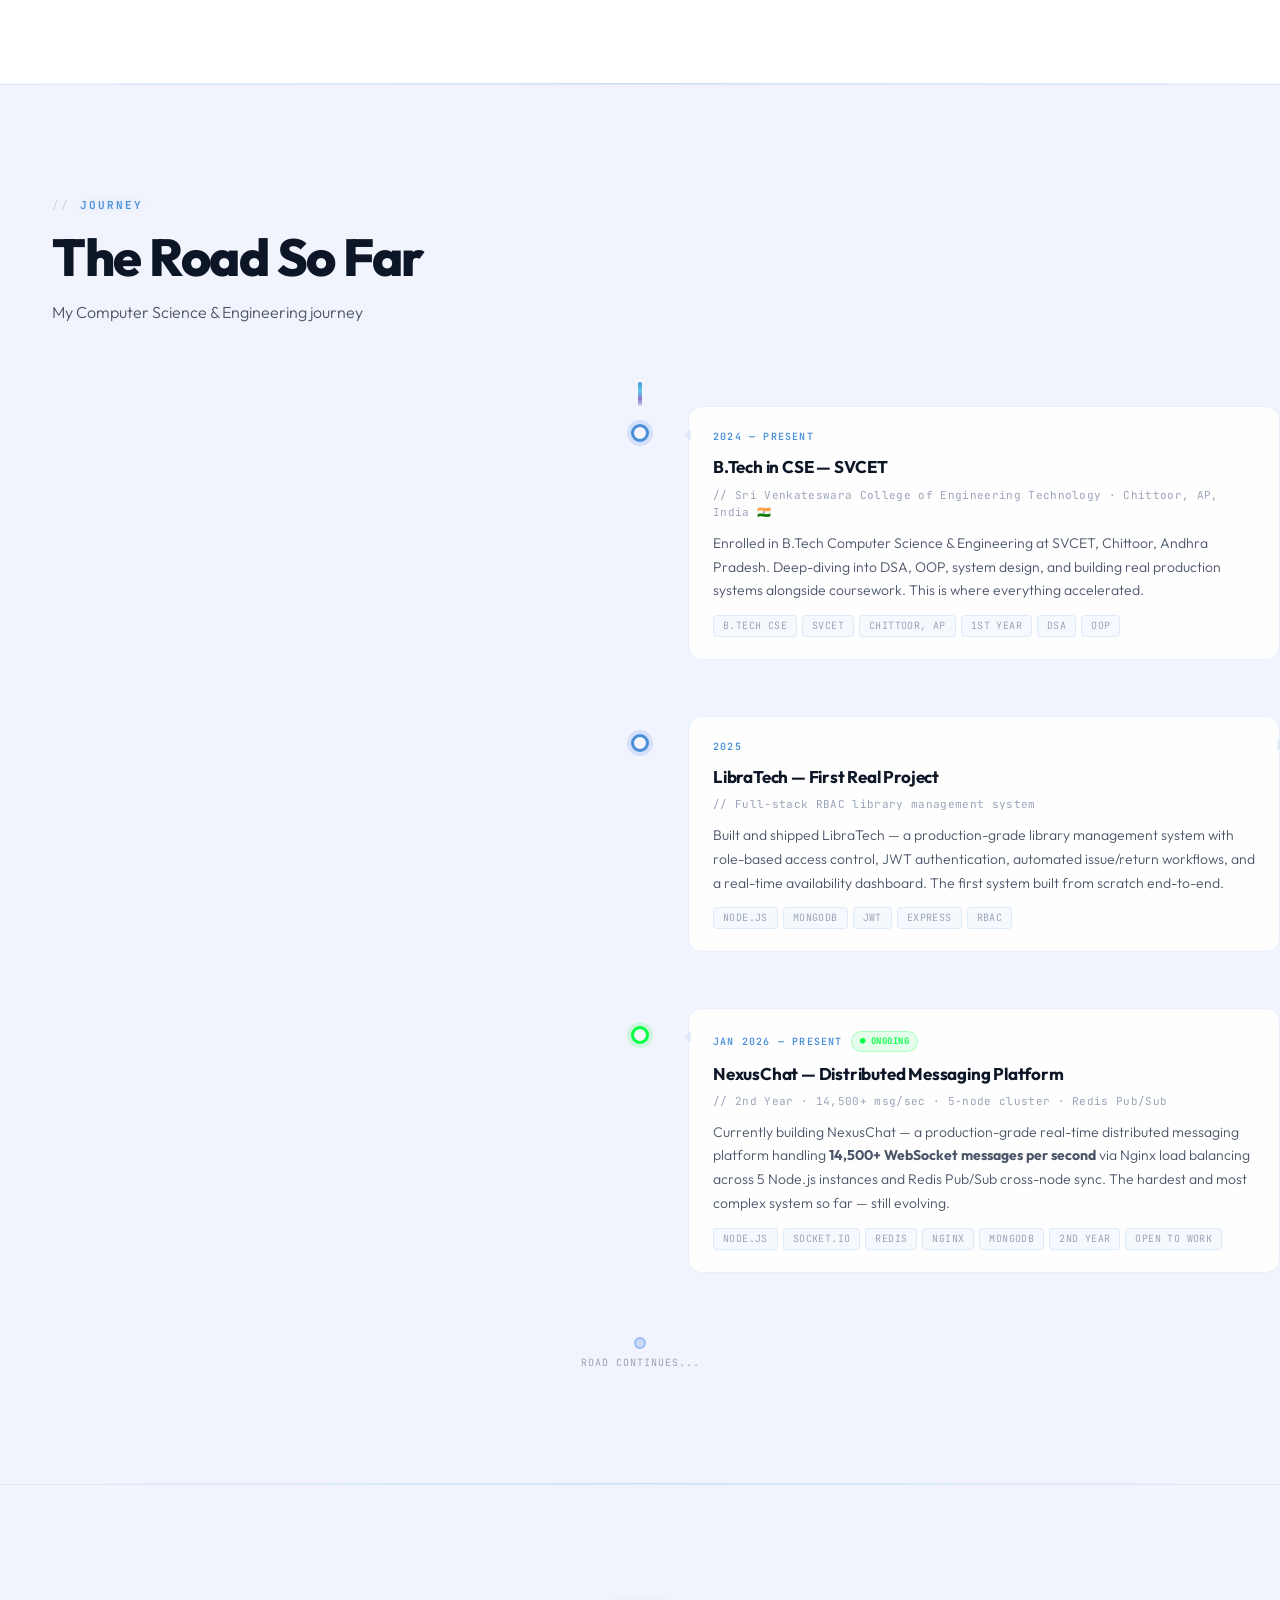
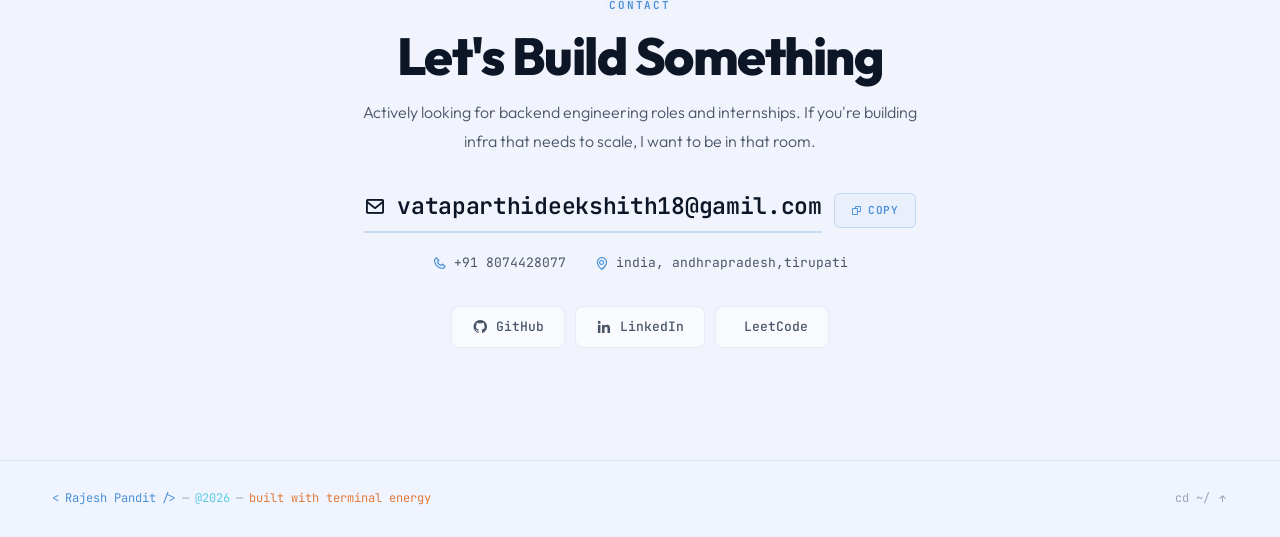
==== commit dca5efde: "user authentication" ====
--- a/index.html
+++ b/index.html
@@ -40,7 +40,7 @@
   <nav class="nav" id="nav">
     <div class="nav-inner">
       <a href="#home" class="logo">
-        <span class="logo-ps">~/</span><span class="logo-nm">rajesh</span><span class="logo-sb"></span>
+        <span class="logo-ps">~/</span><span class="logo-nm">deekshith</span><span class="logo-sb"></span>
       </a>
       <div class="nav-links" id="nl">
         <a href="#home" class="act"><span class="nn">01.</span>home</a>
@@ -80,7 +80,7 @@
       <div class="hero-grid">
         <div class="hl">
           <div class="h-badge"><span class="bdot"></span>open to opportunities</div>
-          <h1 class="h-name">Rajesh<br><span class="h-name-g" data-text="Pandit">Pandit</span></h1>
+          <h1 class="h-name">deekshith<br><span class="h-name-g" data-text="vatapathi">vataparthi</span></h1>
           <div class="h-code">
             <span class="kw">const</span> <span class="ka"> role</span>
             <span class="ko"> = </span>
@@ -109,13 +109,12 @@
           <div class="h-soc">
             <a href="https://github.com/vdeekshith2007" target="_blank" rel="noopener" aria-label="GitHub"><i
                 class="bx bxl-github"></i></a>
-            <a href="https://linkedin.com/in/rashq" target="_blank" rel="noopener" aria-label="LinkedIn"><i
+            <a href="https://linkedin.com/in/deekshith-vataparth" target="_blank" rel="noopener" aria-label="LinkedIn"><i
                 class="bx bxl-linkedin"></i></a>
-            <a href="https://leetcode.com/u/rashq_01/" target="_blank" rel="noopener" aria-label="LeetCode"><i class="fa-brands fa-leetcode"></i></a>
+            <a href="https://leetcode.com/u/deekshith_vijaybhaskar" target="_blank" rel="noopener" aria-label="LeetCode"><i class="fa-brands fa-leetcode"></i></a>
             <a href="https://x.com/rashq_01" target="_blank" rel="noopener" aria-label="X"><i
                 class="bx bxl-twitter"></i></a>
-            <a href="https://facebook.com/rashq0" target="_blank" rel="noopener" aria-label="Facebook"><i
-                class="bx bxl-facebook"></i></a>
+           
           </div>
           <!-- <div class="h-stats">
             <div class="stat"><span class="stat-v" id="wsc">0</span><span class="stat-l">msg/sec peak</span></div>
@@ -128,7 +127,7 @@
         <div class="ph-col">
           <div class="ph-sc">
             <div class="ph-card" id="pcard">
-              <img src="pic.png" alt="Rajesh Pandit — Backend Systems Engineer">
+              <img src="pic.png" alt="vataparthi deekshith — Backend Systems Engineer">
               <div class="ph-ov"></div>
               <div class="ph-sh" id="psh"></div>
               <div class="ph-top"></div>
@@ -173,21 +172,21 @@
             <div class="cp">
               <div class="cp-bar">
                 <div class="cp-ds"><span class="cpd1"></span><span class="cpd2"></span><span class="cpd3"></span></div>
-                <span class="cp-fn">rajesh.config.json</span>
+                <span class="cp-fn">deekshith.config.json</span>
               </div>
               <div class="cp-body">
                 <div class="cp-ln"><span class="ln-n">1</span><span class="lp">{</span></div>
                 <div class="cp-ln"><span class="ln-n">2</span>&nbsp;&nbsp;<span class="ls">"name"</span><span
-                    class="lp">: </span><span class="la">"Rajesh Pandit"</span><span class="lp">,</span></div>
+                    class="lp">: </span><span class="la">"deekshith vataparthi"</span><span class="lp">,</span></div>
                 <div class="cp-ln"><span class="ln-n">3</span>&nbsp;&nbsp;<span class="ls">"age"</span><span
-                    class="lp">: </span><span class="lc">21</span><span class="lp">,</span></div>
+                    class="lp">: </span><span class="lc">19</span><span class="lp">,</span></div>
                 <div class="cp-ln"><span class="ln-n">4</span>&nbsp;&nbsp;<span class="ls">"location"</span><span
-                    class="lp">: </span><span class="la">"Birgunj, Nepal"</span><span class="lp">,</span></div>
+                    class="lp">: </span><span class="la">"tirupati,andhrapradesh, india"</span><span class="lp">,</span></div>
                 <div class="cp-ln"><span class="ln-n">5</span>&nbsp;&nbsp;<span class="ls">"email"</span><span
                     class="lp">: </span><span class="lv"><a
-                      href="mailto: rashq122@gmail.com?subject=Contact%20from%20Website&body=Hi%20Rajesh,%20I%20want%20to%20connect">"<span
+                      href="mailto: vataparthideekshith18@gmail.com?subject=Contact%20from%20Website&body=Hi%20Rajesh,%20I%20want%20to%20connect">"<span
                         class="__cf_email__"
-                        >rashq122@gmail.com</span>"</a></span><span
+                        >vataparthideekshith18@gmail.com</span>"</a></span><span
                     class="lp">,</span></div>
                 <div class="cp-ln"><span class="ln-n">6</span>&nbsp;&nbsp;<span class="ls">"focus"</span><span
                     class="lp">: </span><span class="lv">["backend", "systems", "DSA"]</span><span class="lp">,</span>
@@ -423,39 +422,8 @@
         <div class="journey-wrap">
           <div class="journey-road"></div>
 
-          <!-- 1. SEE — 2022 -->
-          <div class="jn-item rv">
-            <div class="jn-card">
-              <div class="jn-year">2022</div>
-              <div class="jn-title">10th Grade — SEE Completed</div>
-              <div class="jn-sub">// T.M.P.R.R.S. School · Birgunj, Parsa, Nepal 🇳🇵</div>
-              <p class="jn-desc">Completed the Secondary Education Examination (SEE) at Trijuddha Mahavir Prasad Raghuvir Ram Secondary School, Birgunj, securing a GPA of <strong>3.10 / 4.00</strong>. This was the turning point — where curiosity for computers became a real direction.</p>
-              <div class="jn-tags">
-                <span class="jn-tag">SEE</span>
-                <span class="jn-tag">GPA 3.10 / 4.00</span>
-                <span class="jn-tag">Birgunj, Nepal</span>
-              </div>
-            </div>
-            <div class="jn-dot"></div>
-            <div class="jn-spacer"></div>
-          </div>
-
-          <!-- 2. +2 Science NEB — 2022–2024 -->
-          <div class="jn-item rv">
-            <div class="jn-spacer"></div>
-            <div class="jn-dot"></div>
-            <div class="jn-card">
-              <div class="jn-year">2022 — 2024</div>
-              <div class="jn-title">+2 Science — NEB</div>
-              <div class="jn-sub">// National Infotech College (NI College) · Birgunj, Parsa, Nepal 🇳🇵</div>
-              <p class="jn-desc">Completed +2 Science under the National Examination Board at NI College, Birgunj, with a GPA of <strong>3.06 / 4.00</strong>. Studied Physics, Math, and Computer Science — wrote first programs in C and built a solid analytical foundation.</p>
-              <div class="jn-tags">
-                <span class="jn-tag">NEB</span>
-                <span class="jn-tag">GPA 3.06 / 4.00</span>
-                <span class="jn-tag">NI College</span>
-                <span class="jn-tag">C Programming</span>
-                <span class="jn-tag">Physics</span>
-              </div>
+          
+          
             </div>
           </div>
 
@@ -539,27 +507,24 @@
           <p class="ct-desc">Actively looking for backend engineering roles and internships. If you're building infra
             that needs to scale, I want to be in that room.</p>
           <div class="ct-email-row">
-            <a href="mailto: rashq122@gmail.com?subject=Contact%20from%20Website&body=Hi%20Rajesh,%20I%20want%20to%20connect" class="ct-email"><i
+            <a href="mailto: vataparthideekshith18@gmail.com?subject=Contact%20from%20Website&body=Hi%20Rajesh,%20I%20want%20to%20connect" class="ct-email"><i
                 class="bx bx-envelope"></i><span class="__cf_email__"
-                >rashq122@gmail.com</span></a>
+                >vataparthideekshith18@gamil.com</span></a>
             <button class="copy-btn" id="copy-btn" onclick="copyEmail()">
               <i class="bx bx-copy" id="copy-icon"></i><span id="copy-txt">Copy</span>
             </button>
           </div>
           <div class="ct-meta">
-            <span class="ct-mi"><i class="bx bx-phone"></i>+977 98XXXXXXXX</span>
-            <span class="ct-mi"><i class="bx bx-map"></i>Birgunj, Nepal</span>
+            <span class="ct-mi"><i class="bx bx-phone"></i>+91 8074428077</span>
+            <span class="ct-mi"><i class="bx bx-map"></i>india, andhrapradesh,tirupati</span>
           </div>
           <div class="ct-soc">
-            <a href="https://github.com/rashq-01" target="_blank" rel="noopener" class="soc"><i
+            <a href="https://github.com/vdeekshith2007" target="_blank" rel="noopener" class="soc"><i
                 class="bx bxl-github"></i>GitHub</a>
-            <a href="https://linkedin.com/in/rashq" target="_blank" rel="noopener" class="soc"><i
+            <a href="https://linkedin.com/in/deekshith-vataparthi" target="_blank" rel="noopener" class="soc"><i
                 class="bx bxl-linkedin"></i>LinkedIn</a>
-            <a href="https://leetcode.com/u/rashq_01/" target="_blank" rel="noopener" class="soc"><i class="fa-brands fa-leetcode"></i>LeetCode</a>
-            <a href="https://x.com/rashq_01" target="_blank" rel="noopener" class="soc"><i
-                class="bx bxl-twitter"></i>Twitter/X</a>
-            <a href="https://facebook.com/rashq0" target="_blank" rel="noopener" class="soc"><i
-                class="bx bxl-facebook"></i>Facebook</a>
+            <a href="https://leetcode.com/u/deekshith_vijaybhaskar/" target="_blank" rel="noopener" class="soc"><i class="fa-brands fa-leetcode"></i>LeetCode</a>
+            
           </div>
         </div>
       </div>
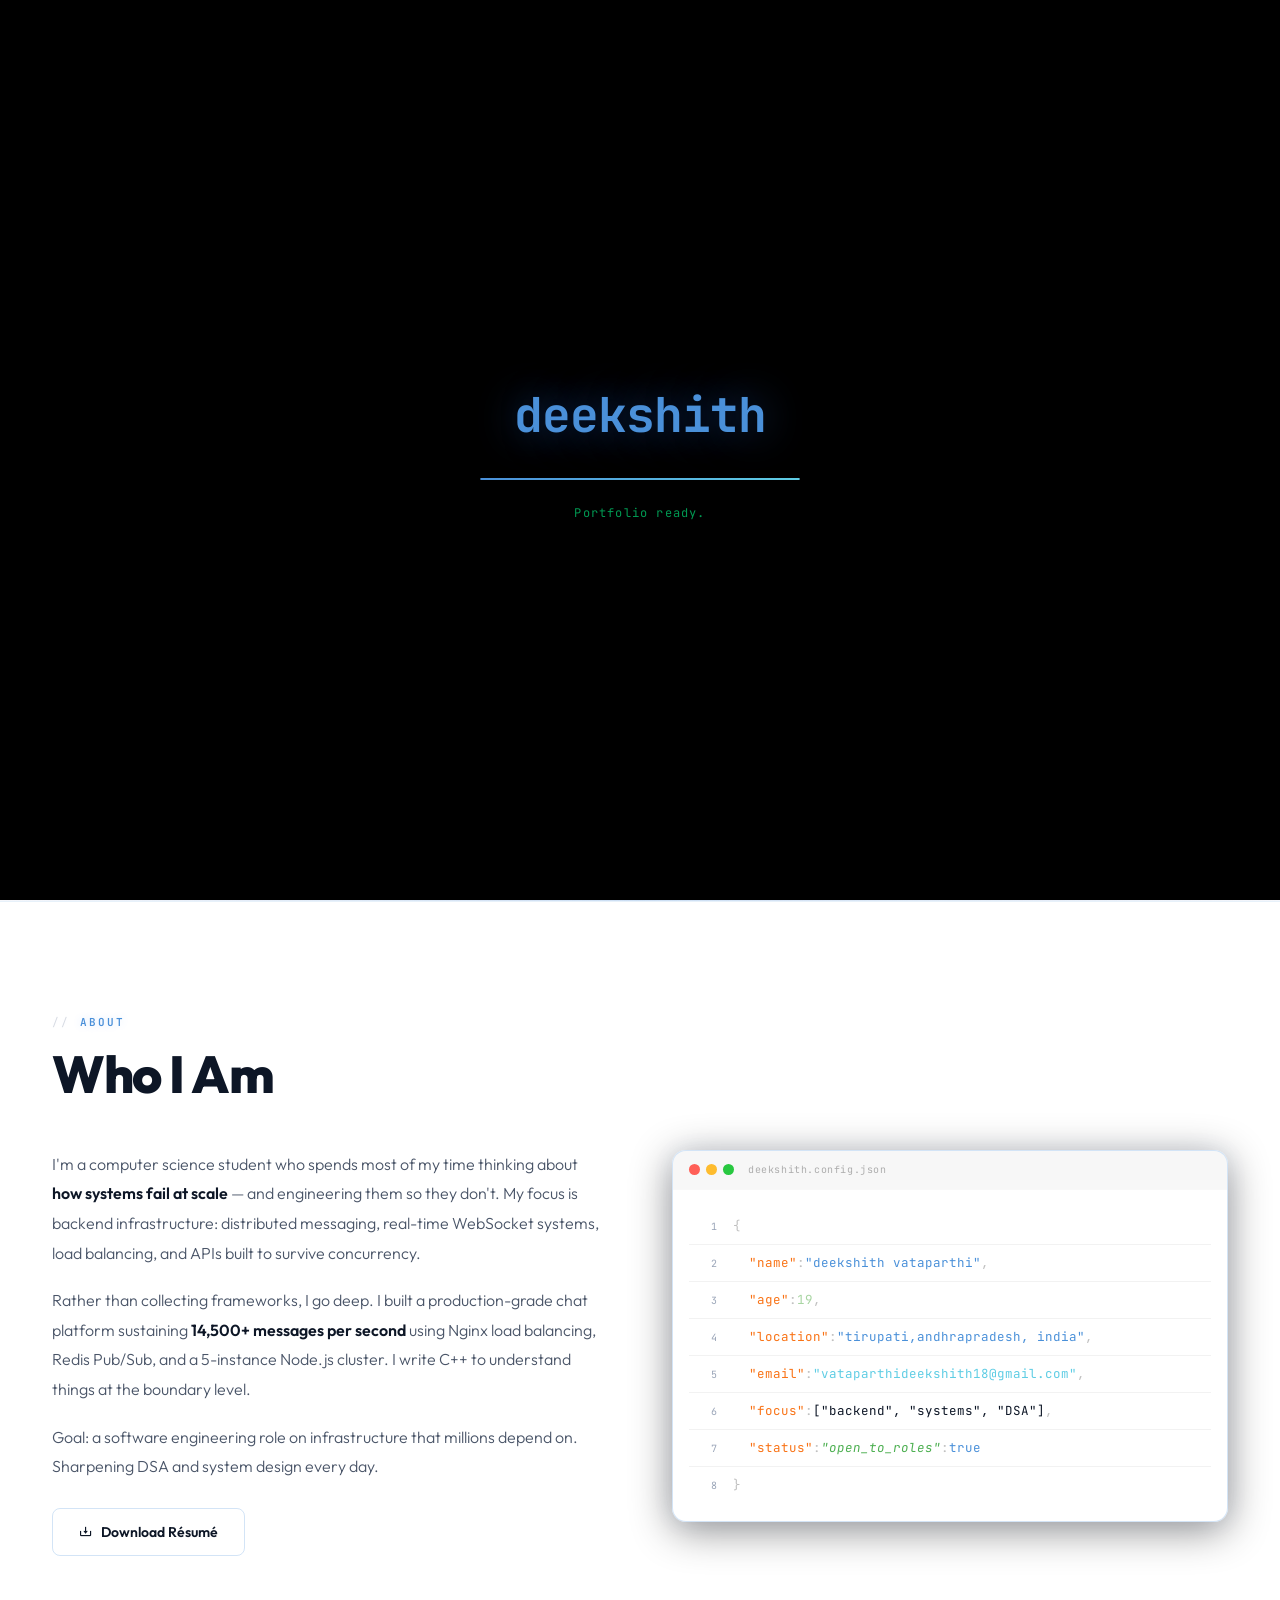
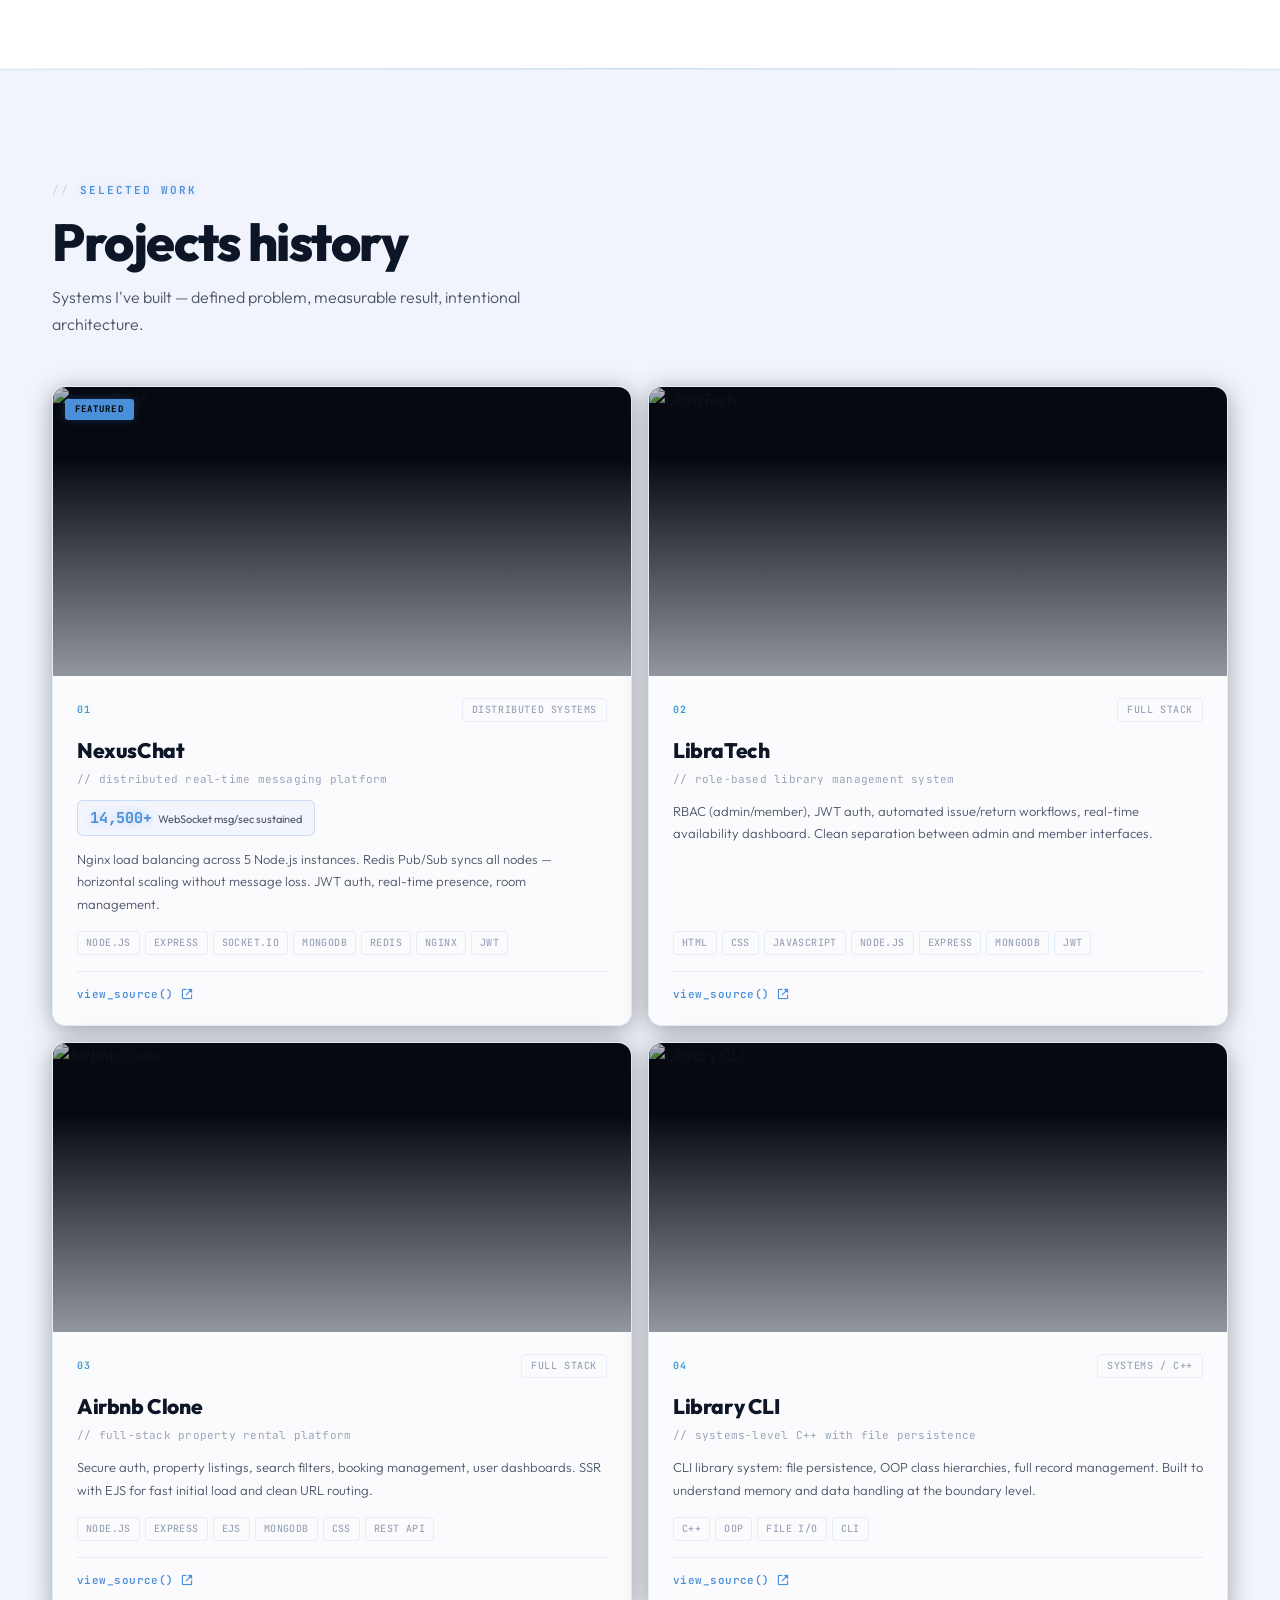
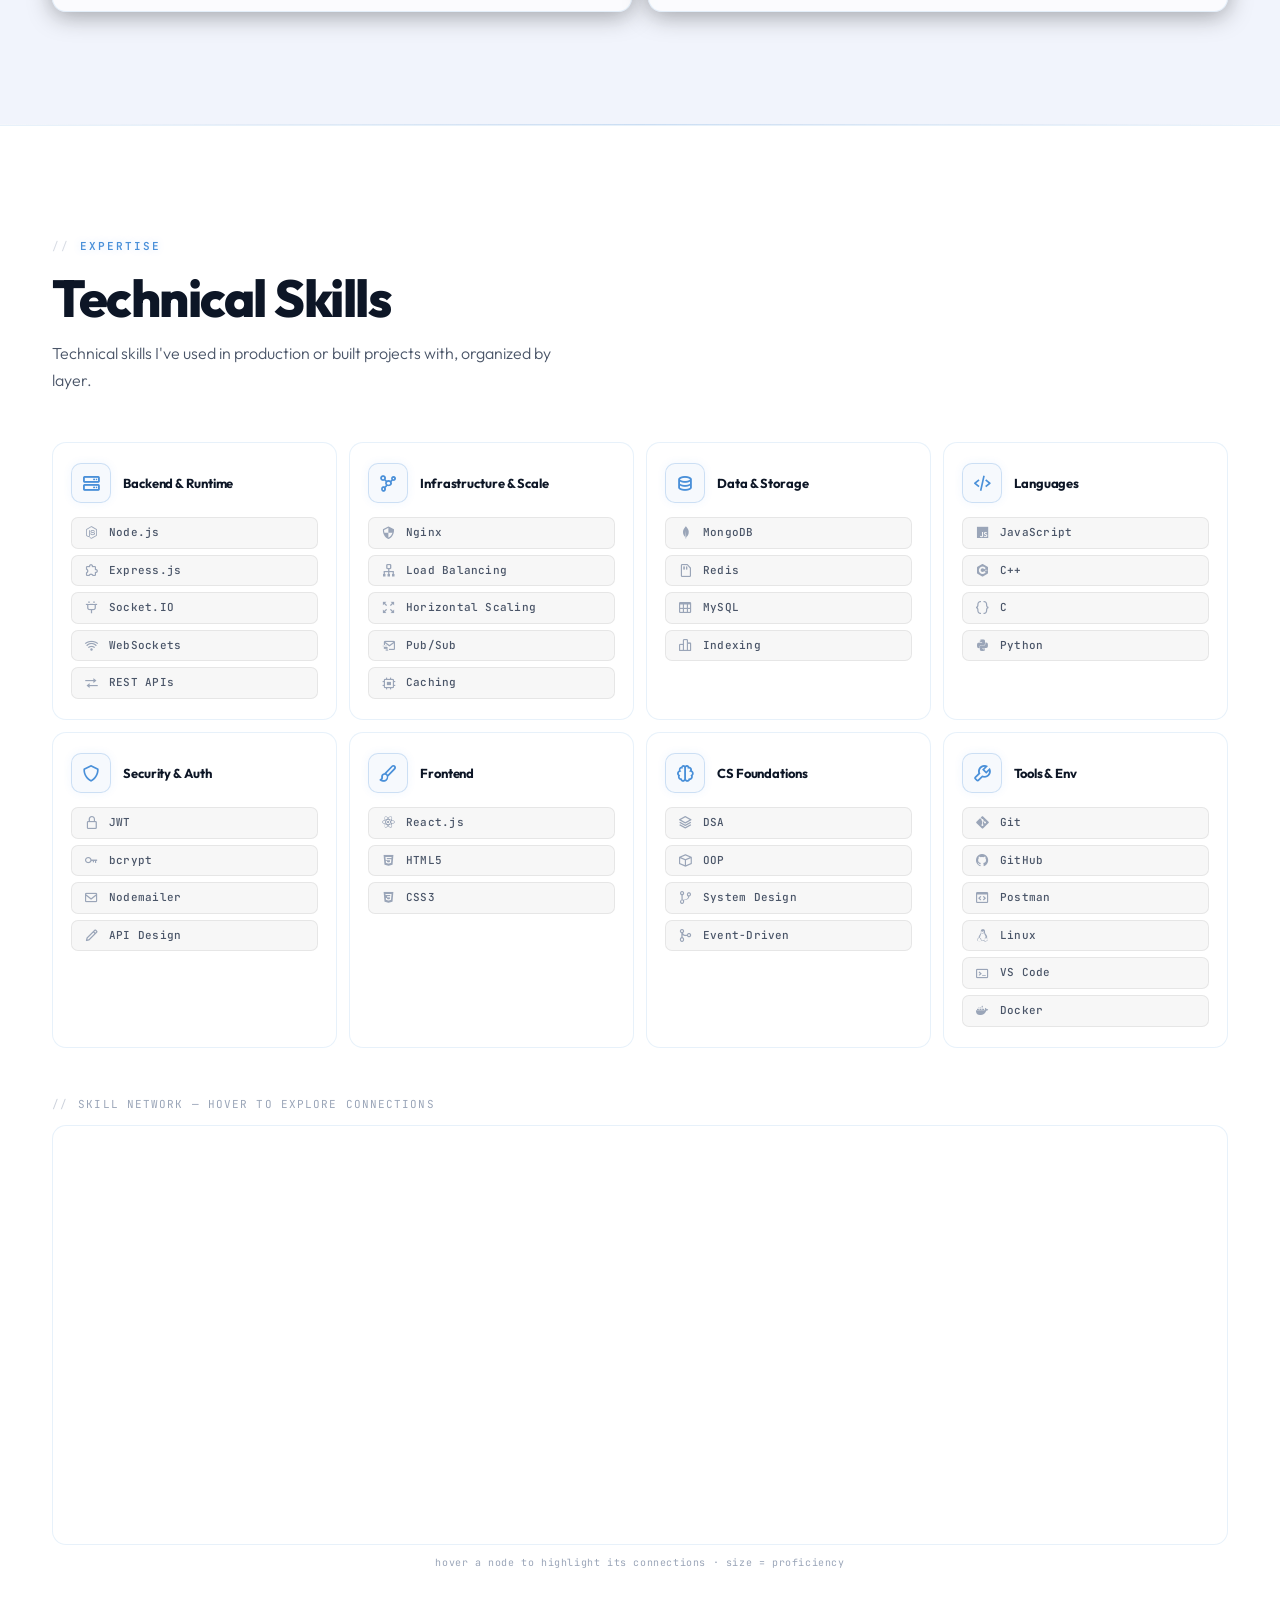
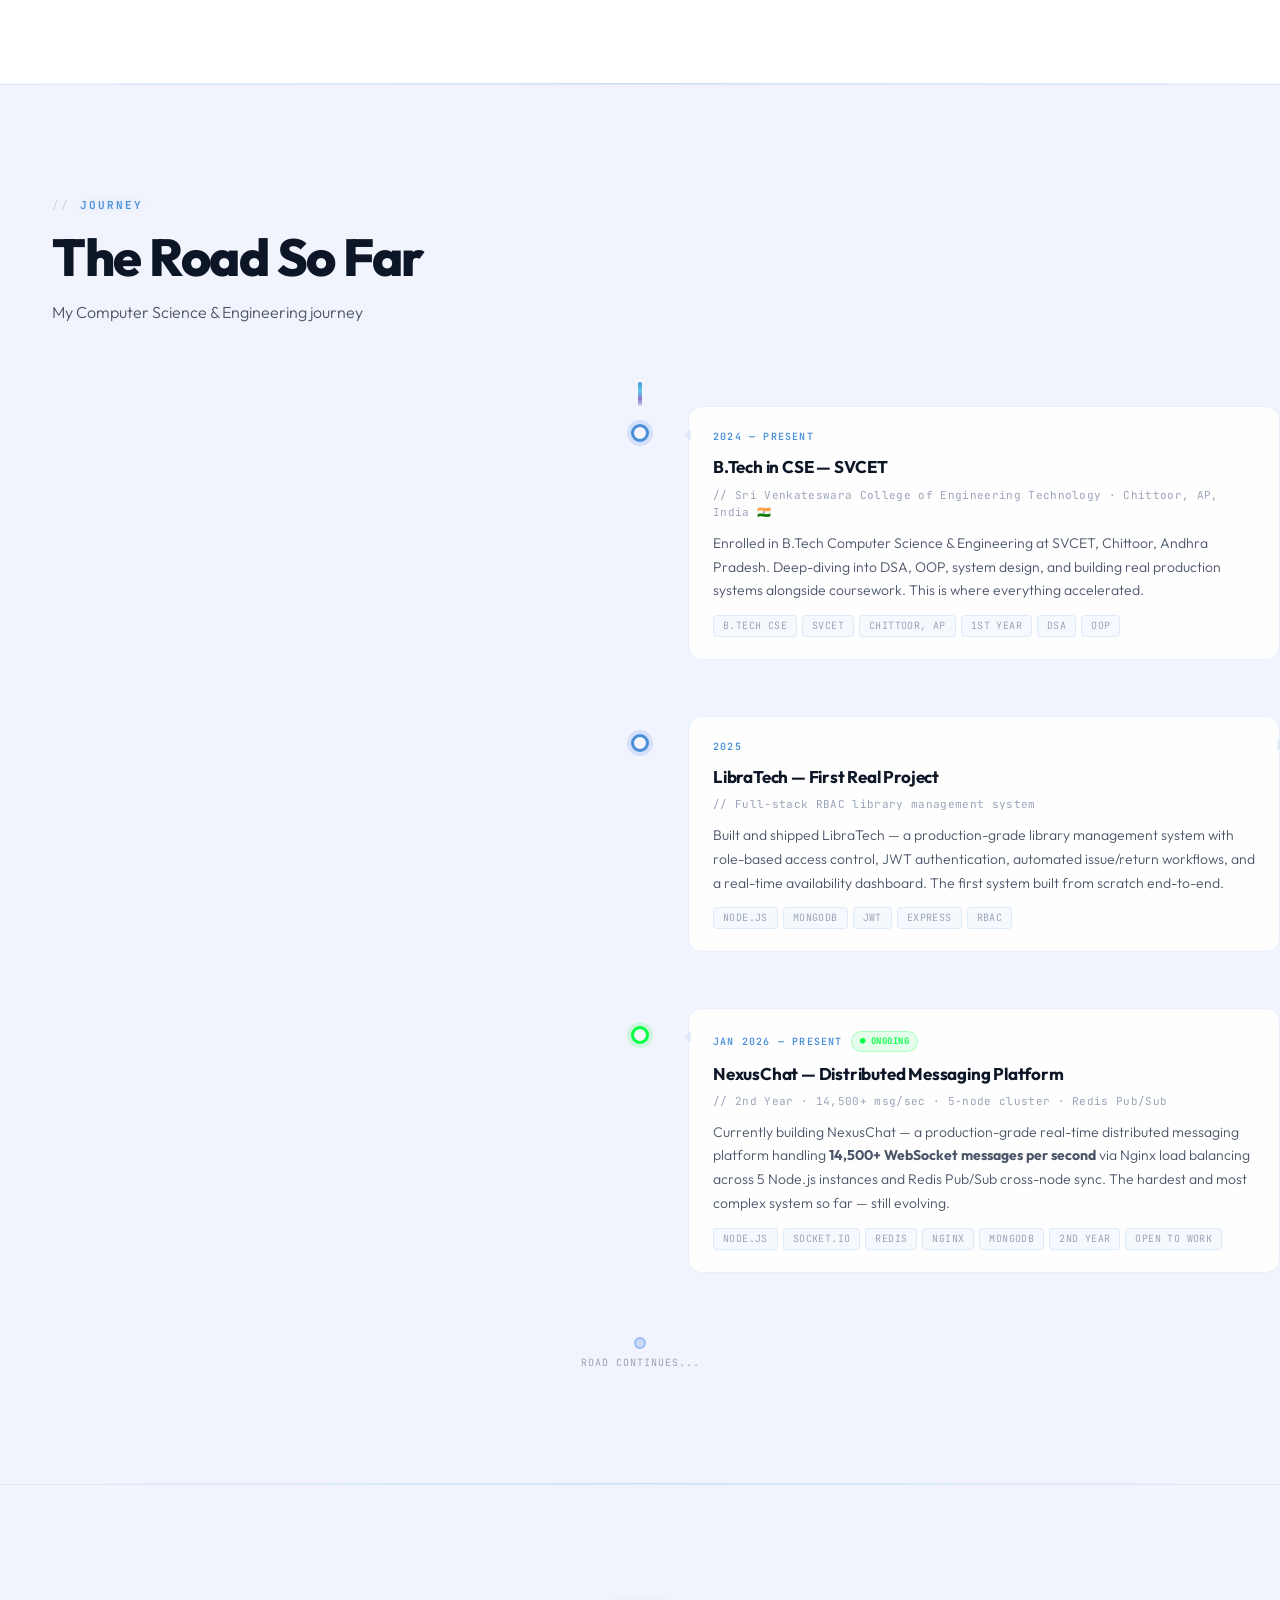
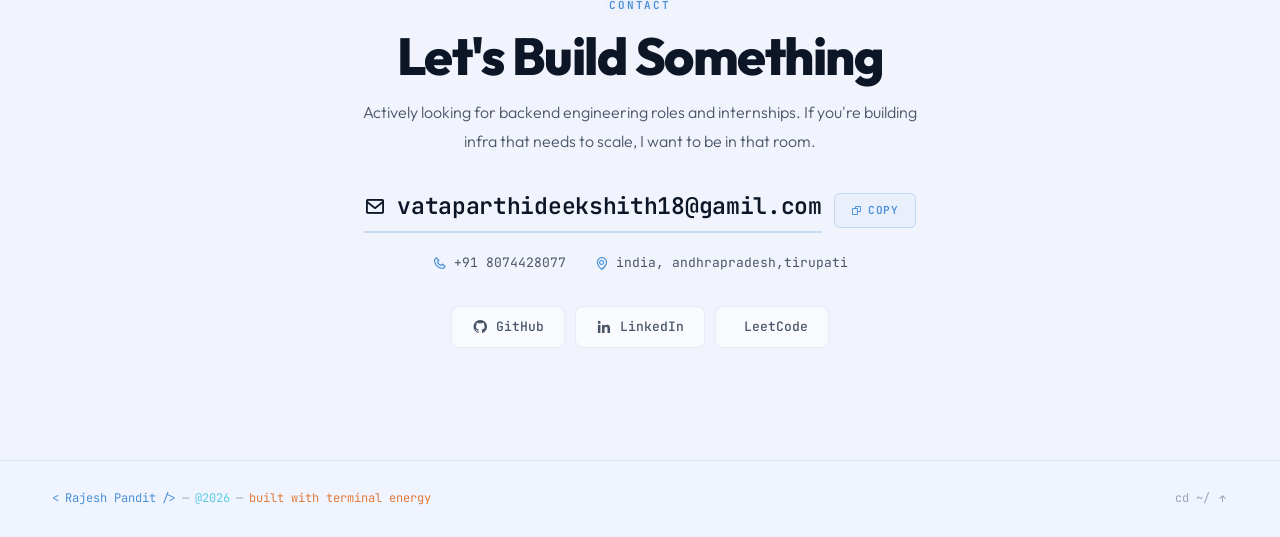
==== commit f9bb3def: "meansion" ====
--- a/index.html
+++ b/index.html
@@ -209,7 +209,7 @@
       <div class="W">
         <div class="rv">
           <span class="ey">Selected Work</span>
-          <h2 class="st">Projects</h2>
+          <h2 class="st">Projects history</h2>
           <p class="ss">Systems I've built — defined problem, measurable result, intentional architecture.</p>
         </div>
         <div class="pj-grid">
